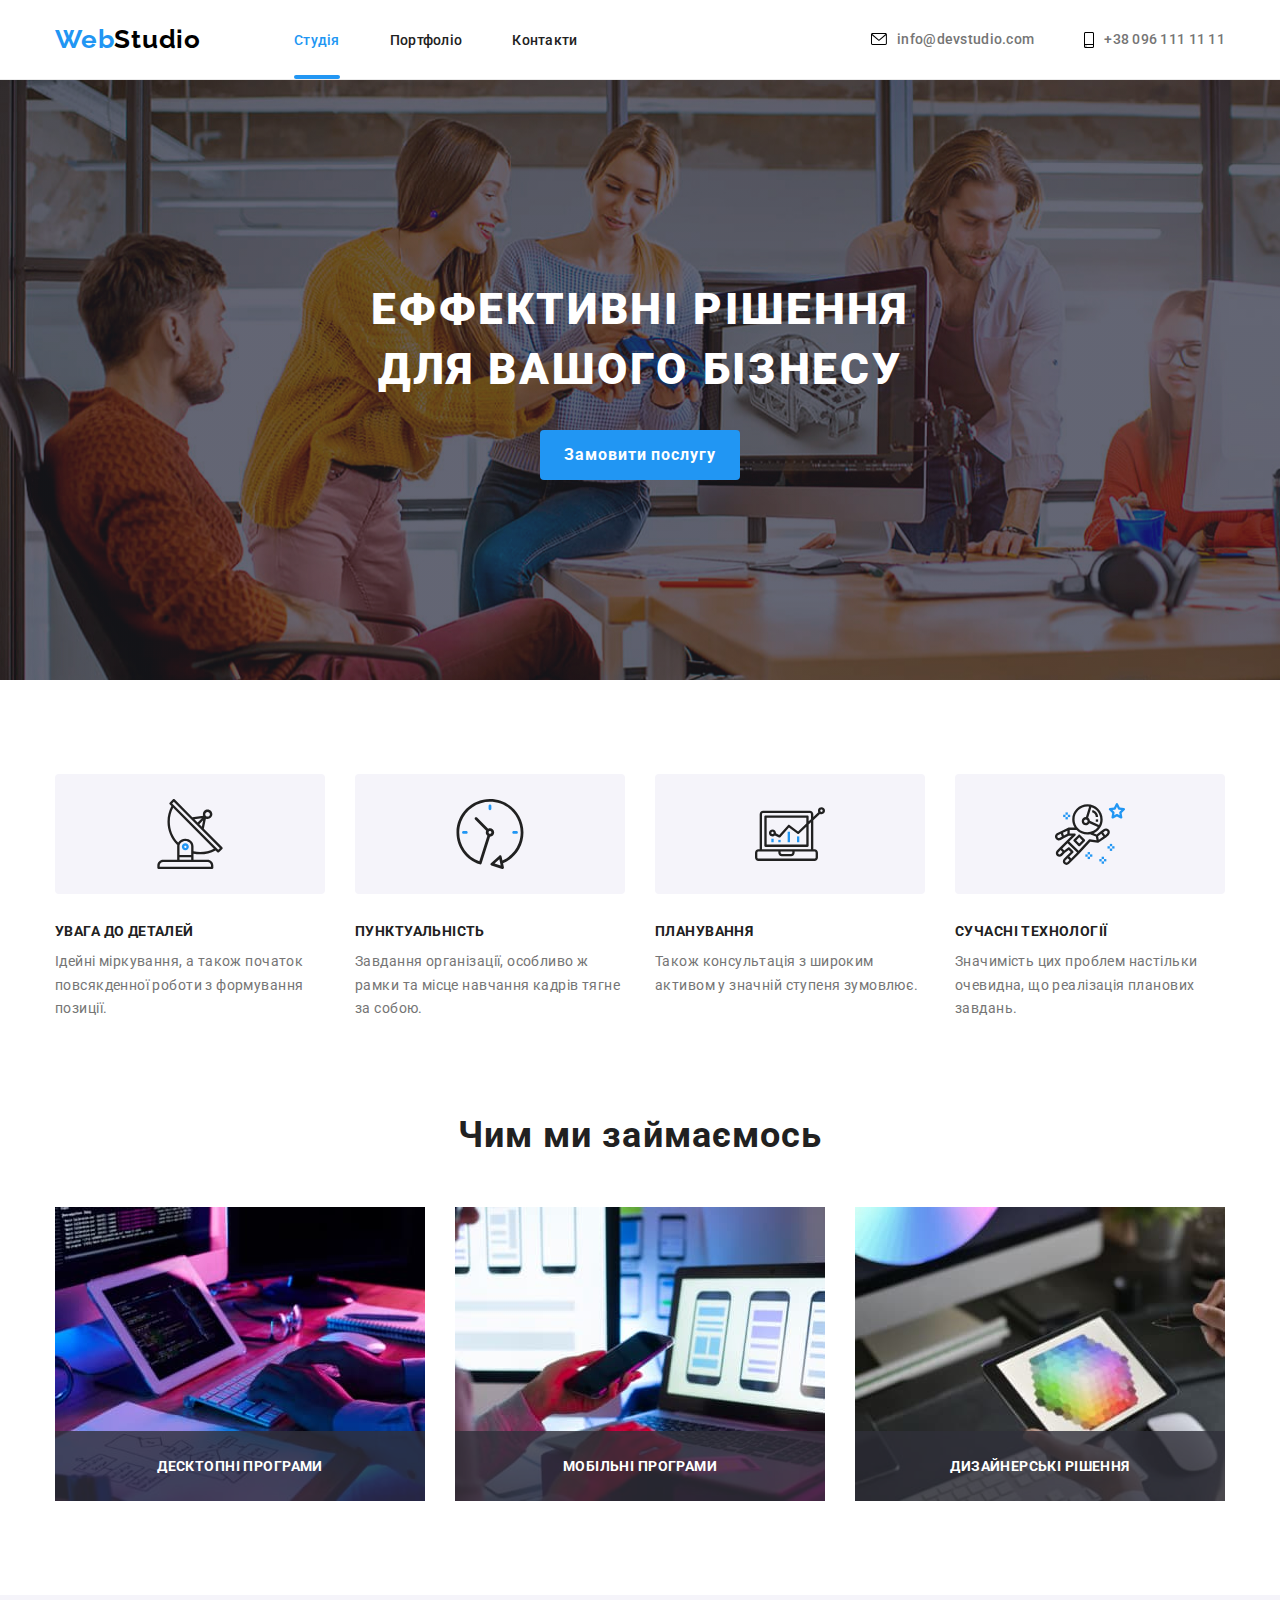
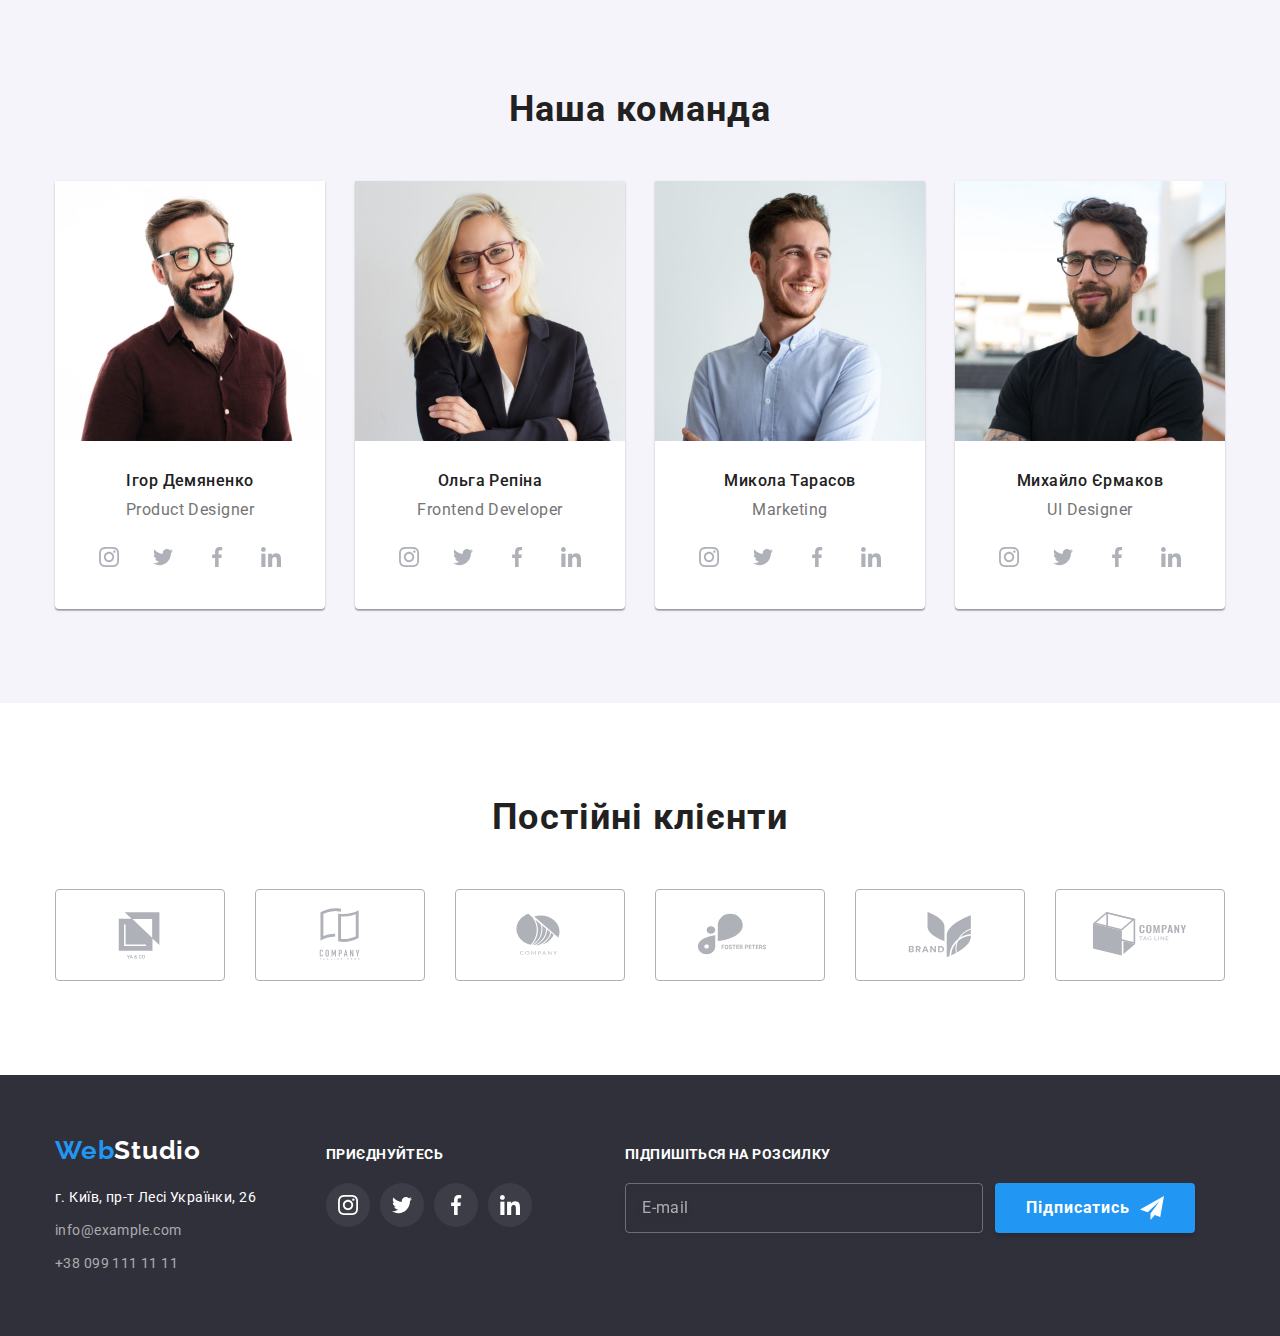
==== index.html @ fa638c3e "copied" ====
<!DOCTYPE html>
<html lang="en">

<head>
    <meta charset="UTF-8">
    <meta http-equiv="X-UA-Compatible" content="IE=edge">
    <meta name="viewport" content="width=device-width, initial-scale=1.0">
    <link rel="stylesheet" href="https://cdnjs.cloudflare.com/ajax/libs/modern-normalize/1.0.0/modern-normalize.min.css">
    <link rel="stylesheet" href="css/main.min.css">
    <link rel="stylesheet" href="portfolio.html">
    <link rel="preconnect" href="https://fonts.googleapis.com">
    <link rel="preconnect" href="https://fonts.gstatic.com" crossorigin>
    <link href="https://fonts.googleapis.com/css2?family=Raleway:wght@700&family=Roboto:wght@400;500;700;900&display=swap"
        rel="stylesheet">
    <title>Studio</title>
</head>

<body>
    <header class="header">
        <!--Header-->
        <div class="container">
            <a class="logo link" href="">Web<span class="logo-span link">Studio</span></a>
            <nav class="nav">
                <ul class="nav__list list">
                    <li><a class="nav__link link nav-studio" href="index.html">Студія</a></li>
                    <li><a class="nav__link  link" href="portfolio.html">Портфоліо</a></li>
                    <li><a class="nav__link  link" href="/contacts">Контакти</a></li>
                </ul>
            </nav>
            <ul class="contact-list list">
                <li class="contact-list__item">
                    <a class="contact-list__contacts header-email link" href="mailto:info@devstudio.com">
                        <svg class="contact-list__icon" width="16" height="12">
                        <use href="./images/symbol-defs.svg#icon-envelope"></use>
                        </svg>info@devstudio.com
                    </a>
                </li>
                <li class="contact-list__item">
                    <a class="contact-list__contacts link" href="tel:+380961111111">
                        <svg class="contact-list__icon" width="10" height="16">
                        <use href="./images/symbol-defs.svg#icon-smartphone"></use>
                        </svg>+38 096 111 11 11
                    </a>
                </li>
            </ul>
        </div>
    </header>
    <main>
        <section class="hero">
            <!--Head-->
            <div class="container">
                <h1 class="hero__title">Еффективні рішення <br /> для вашого бізнесу</h1>
                <button class="hero__button" type="button" data-modal-open>Замовити послугу</button>
            </div>
        </section>
        <section class="specialisation section">
            <!--Specialisation-->
            <div class="container">
                <ul class="specialisation__list list">
                    <li class="specialisation__item">
                        <div class="specialisation__container">
                            <svg class="specialisation__icon" width="70" height="70">
                                <use href="./images/symbol-defs.svg#icon-antenna"></use>
                            </svg>
                        </div>
                        <h3 class="specialisation__title">Увага до деталей</h3>
                        <p class="specialisation__text">Ідейні міркування, а також початок повсякденної роботи з
                        формування позиції.</p>
                    </li>
                    <li class="specialisation__item">
                        <div class="specialisation__container">
                            <svg class="specialisation__icon" width="70" height="70">
                                <use href="./images/symbol-defs.svg#icon-clock"></use>
                            </svg>
                        </div>
                        <h3 class="specialisation__title">Пунктуальність</h3>
                        <p class="specialisation__text">Завдання організації, особливо ж рамки та місце навчання кадрів
                        тягне за собою.</p>
                    </li>
                    <li class="specialisation__item">
                        <div class="specialisation__container">
                            <svg class="specialisation__icon" width="70" height="70">
                                <use href="./images/symbol-defs.svg#icon-diagram"></use>
                            </svg>
                        </div>
                        <h3 class="specialisation__title">Планування</h3>
                        <p class="specialisation__text">Також консультація з широким активом у значній
                        ступеня зумовлює.</p>
                    </li>
                    <li class="specialisation__item">
                        <div class="specialisation__container">
                            <svg class="specialisation__icon" width="70" height="70">
                                <use href="./images/symbol-defs.svg#icon-astronaut"></use>
                            </svg>
                        </div>
                        <h3 class="specialisation__title">Сучасні технології</h3>
                        <p class="specialisation__text">Значимість цих проблем настільки очевидна, що реалізація планових
                        завдань.</p>
                    </li>
                </ul>
            </div>
        </section>
        <!--Our-Work-->
        <section class="work section">
            <div class="container">
                <h2 class="work__title">Чим ми займаємось</h2>
                <ul class="work__list list">
                    <li class="work__item">
                        <div class="work__container">
                            <img class="work__image" src="images/work-image-1.jpg" width="370" height="294" alt="Пример работы ">
                            <p class="work__text">Десктопні програми</p>
                        </div>
                    </li>
                    <li class="work__item">
                        <div class="work__container">
                            <img class="work__image" src="images/work-image-2.jpg" width="370" height="294" alt="Пример работы">
                            <p class="work__text">Мобільні програми</p>
                        </div>
                    </li>
                    <li class="work__item">
                        <div class="work__container">
                            <img class="work__image" src="images/work-image-3.jpg" width="370" height="294" alt="Пример работы">
                            <p class="work__text">Дизайнерські рішення</p>
                        </div>
                    </li>
                </ul>
            </div>
        </section>
        <section class="team section">
            <!--Our-Team-->
            <div class="container">
                <h2 class="team__title">Наша команда</h2>
                <ul class="team__list list">
                    <!--Igor-->
                    <li class="person">
                        <img class="person__image" src="images/igor.jpg" width="270" height="260"
                            alt="Фотогрифия усатника команды">
                        <div class="person__text">
                            <h3 class="person__name">Ігор Демяненко</h3>
                            <p class="person__position">Product Designer</p>
                            <ul class="social-list list">
                                <li class="social-list__item">
                                    <a href="" class="social-list__link link">
                                        <svg class="social-list__icon" width="20" height="20">
                                            <use href="./images/symbol-defs.svg#icon-instagram"></use>
                                        </svg>
                                    </a>
                                </li>
                                <li class="social-list__item">
                                    <a href="" class="social-list__link link">
                                        <svg class="social-list__icon" width="20" height="20">
                                            <use href="./images/symbol-defs.svg#icon-twitter"></use>
                                        </svg>
                                    </a>
                                </li>
                                <li class="social-list__item">
                                    <a href="" class="social-list__link link">
                                        <svg class="social-list__icon" width="20" height="20">
                                            <use href="./images/symbol-defs.svg#icon-facebook"></use>
                                        </svg>
                                    </a>
                                </li>
                                <li class="social-list__item">
                                    <a href="" class="social-list__link link">
                                        <svg class="social-list__icon" width="20" height="20">
                                            <use href="./images/symbol-defs.svg#icon-linkedin"></use>
                                        </svg>
                                    </a>
                                </li>
                            </ul>
                        </div>
                    </li>
                    <!--Olha-->
                    <li class="person">
                        <img class="person__image" src="images/olha.jpg" width="270" height="260"
                            alt="Фотогрифия усатника команды">
                        <div class="person__text">
                            <h3 class="person__name">Ольга Репіна</h3>
                            <p class="person__position">Frontend Developer</p>
                            <ul class="social-list list">
                                <li class="social-list__item">
                                    <a href="" class="social-list__link link">
                                        <svg class="social-list__icon" width="20" height="20">
                                            <use href="./images/symbol-defs.svg#icon-instagram"></use>
                                        </svg>
                                    </a>
                                </li>
                                <li class="social-list__item">
                                    <a href="" class="social-list__link link">
                                        <svg class="social-list__icon" width="20" height="20">
                                            <use href="./images/symbol-defs.svg#icon-twitter"></use>
                                        </svg>
                                    </a>
                                </li>
                                <li class="social-list__item">
                                    <a href="" class="social-list__link link">
                                        <svg class="social-list__icon" width="20" height="20">
                                            <use href="./images/symbol-defs.svg#icon-facebook"></use>
                                        </svg>
                                    </a>
                                </li>
                                <li class="social-list__item">
                                    <a href="" class="social-list__link link">
                                        <svg class="social-list__icon" width="20" height="20">
                                            <use href="./images/symbol-defs.svg#icon-linkedin"></use>
                                        </svg>
                                    </a>
                                </li>
                            </ul>
                        </div>
                    </li>
                    <!--Mukhola-->
                    <li class="person">
                        <img class="person__image" src="images/nikolai.jpg" width="270" height="260"
                            alt="Фотогрифия усатника команды">
                        <div class="person__text">
                            <h3 class="person__name">Микола Тарасов</h3>
                            <p class="person__position">Marketing</p>
                            <ul class="social-list list">
                                <li class="social-list__item">
                                    <a href="" class="social-list__link link">
                                        <svg class="social-list__icon" width="20" height="20">
                                            <use href="./images/symbol-defs.svg#icon-instagram"></use>
                                        </svg>
                                    </a>
                                </li>
                                <li class="social-list__item">
                                    <a href="" class="social-list__link link">
                                        <svg class="social-list__icon" width="20" height="20">
                                            <use href="./images/symbol-defs.svg#icon-twitter"></use>
                                        </svg>
                                    </a>
                                </li>
                                <li class="social-list__item">
                                    <a href="" class="social-list__link link">
                                        <svg class="social-list__icon" width="20" height="20">
                                            <use href="./images/symbol-defs.svg#icon-facebook"></use>
                                        </svg>
                                    </a>
                                </li>
                                <li class="social-list__item">
                                    <a href="" class="social-list__link link">
                                        <svg class="social-list__icon" width="20" height="20">
                                            <use href="./images/symbol-defs.svg#icon-linkedin"></use>
                                        </svg>
                                    </a>
                                </li>
                            </ul>
                        </div>
                    </li>
                    <!--Mikhailo-->
                    <li class="person">
                        <img class="person__image" src="images/mikhail.jpg" width="270" height="260"
                            alt="Фотогрифия усатника команды">
                        <div class="person__text">
                            <h3 class="person__name">Михайло Єрмаков</h3>
                            <p class="person__position">UI Designer</p>
                            <ul class="social-list list">
                                <li class="social-list__item">
                                    <a href="" class="social-list__link link">
                                        <svg class="social-list__icon" width="20" height="20">
                                            <use href="./images/symbol-defs.svg#icon-instagram"></use>
                                        </svg>
                                    </a>
                                </li>
                                <li class="social-list__item">
                                    <a href="" class="social-list__link link">
                                        <svg class="social-list__icon" width="20" height="20">
                                            <use href="./images/symbol-defs.svg#icon-twitter"></use>
                                        </svg>
                                    </a>
                                </li>
                                <li class="social-list__item">
                                    <a href="" class="social-list__link link">
                                        <svg class="social-list__icon" width="20" height="20">
                                            <use href="./images/symbol-defs.svg#icon-facebook"></use>
                                        </svg>
                                    </a>
                                </li>
                                <li class="social-list__item">
                                    <a href="" class="social-list__link link">
                                        <svg class="social-list__icon" width="20" height="20">
                                            <use href="./images/symbol-defs.svg#icon-linkedin"></use>
                                        </svg>
                                    </a>
                                </li>
                            </ul>
                        </div>
                    </li>
                </ul>
            </div>
        </section>
        <section class="client section">
            <div class="container">
                <h2 class="client__title">Постійні клієнти</h2>
                <ul class="client__list list">
                    <li class="client__item">
                        <div class="client__container">
                            <a class="client__link link" href="">
                                <svg class="client__icon" width="106" height="60">
                                    <use href="./images/symbol-defs.svg#icon-client1"></use>
                                </svg>
                            </a>
                        </div>
                    </li>
                    <li class="client__item">
                        <div class="client__container">
                            <a class="client__link link" href="">
                                <svg class="client__icon" width="106" height="60">
                                    <use href="./images/symbol-defs.svg#icon-client2"></use>
                                </svg>
                            </a>
                        </div>
                    </li>
                    <li class="client__item">
                        <div class="client__container">
                            <a class="client__link link" href="">
                                <svg class="client__icon" width="106" height="60">
                                    <use href="./images/symbol-defs.svg#icon-client3"></use>
                                </svg>
                            </a>                            
                        </div>
                    </li>
                    <li class="client__item">
                        <div class="client__container">
                            <a class="client__link link" href="">
                                <svg class="client__icon" width="106" height="60">
                                    <use href="./images/symbol-defs.svg#icon-client4"></use>
                                </svg>
                            </a>                            
                        </div>
                    </li>
                    <li class="client__item">
                        <div class="client__container">
                            <a class="client__link link" href="">
                                <svg class="client__icon" width="106" height="60">
                                    <use href="./images/symbol-defs.svg#icon-client5"></use>
                                </svg>
                            </a>
                        </div>
                    </li>
                    <li class="client__item">
                        <div class="client__container">
                            <a class="client__link link" href="">
                                <svg class="client__icon" width="106" height="60">
                                    <use href="./images/symbol-defs.svg#icon-client6"></use>
                                </svg>
                            </a>
                        </div>
                    </li>
                </ul>
            </div>
        </section>
    </main>
    <!--WebStudio Footer-->
    <footer class="footer">
        <div class="container">
            <div class="addres-container">
                <a class="footer-company-logo1 link" href="">Web<span class="footer-company-logo2 link">Studio</span></a>
                <address>
                    <ul class="location-list list">
                        <li class="location-item">
                            <p class="location">г. Київ, пр-т Лесі Українки, 26</p>
                        </li>
                        <li class="location-item">
                            <a class="footer-contacts footer-email link" href="mailto:info@example.com">info@example.com</a>
                        </li>
                        <li class="location-item">
                            <a class="footer-contacts link" href="tel:+380991111111">+38 099 111 11 11</a>
                        </li>
                    </ul>
                </address>
            </div>
            <div class="social-container">
                <h3 class="footer-link-title">Приєднуйтесь</h3>
                <ul class="footer-social-list list">
                    <li class="footer-social-item">
                        <a href="" class="footer-social-link link">
                            <svg class="footer-social-icon" width="20" height="20">
                                <use href="./images/symbol-defs.svg#icon-instagram"></use>
                            </svg>
                        </a>
                    </li>
                    <li class="footer-social-item">
                        <a href="" class="footer-social-link link">
                            <svg class="footer-social-icon" width="20" height="20">
                                <use href="./images/symbol-defs.svg#icon-twitter"></use>
                            </svg>
                        </a>
                    </li>
                    <li class="footer-social-item">
                        <a href="" class="footer-social-link link">
                            <svg class="footer-social-icon" width="20" height="20">
                                <use href="./images/symbol-defs.svg#icon-facebook"></use>
                            </svg>
                        </a>
                    </li>
                    <li class="footer-social-item">
                        <a href="" class="footer-social-link link">
                            <svg class="footer-social-icon" width="20" height="20">
                                <use href="./images/symbol-defs.svg#icon-linkedin"></use>
                            </svg>
                        </a>
                    </li>
                </ul>
            </div>
            <div class="footer-sub-container">
                <h3 class="footer-sub-title">Підпишіться на розсилку</h3>
                <form role="group" class="footer-sub-form">
                    <input type="text" name="user-sub" id="user-sub" placeholder="E-mail" class="footer-sub-input">
                    <button type="submit" name="user-sub" id="user-sub" class="footer-sub-button">Підписатись
                        <svg class="footer-sub-icon" width="24" height="24">
                            <use href="./images/symbol-defs.svg#icon-send"></use>
                        </svg>
                    </button>
                </form>
            </div>
        </div>
    </footer>
    <div class="backdrop is-hidden" data-modal>
        <div class="modal-window">
            <button class="modal-button" type="button" data-modal-close>
                <svg class="modal-close" width="18" height="18">
                    <use href="./images/symbol-defs.svg#icon-close"></use>
                </svg>
            </button>
            <p class="modal-title">Оставьте свои данные, мы вам перезвоним</p>
            <form>
                <div class="modal-field">
                    <label for="user-name" class="modal-label">Ім'я</label>
                    <div class="modal-wrap">
                        <input type="text" name="user-name" id="user-name" class="modal-input">
                        <svg class="modal-icon" width="18" height="18">
                            <use href="./images/symbol-defs.svg#icon-person"></use>
                        </svg>
                    </div>
                </div>
                <div class="modal-field">
                    <label for="user-tel" class="modal-label">Телефон</label>
                    <div class="modal-wrap">
                        <input type="tel" name="user-tel" id="user-tel" class="modal-input">
                        <svg class="modal-icon" width="18" height="18">
                            <use href="./images/symbol-defs.svg#icon-phone"></use>
                        </svg>
                    </div>
                </div>
                <div class="modal-field">
                    <label for="user-email" class="modal-label">Пошта</label>
                    <div class="modal-wrap">
                        <input type="email" name="user-email" id="user-email" class="modal-input">
                        <svg class="modal-icon" width="18" height="18">
                            <use href="./images/symbol-defs.svg#icon-email"></use>
                        </svg>
                    </div>
                </div>
                <div class="modal-field">
                    <label for="user-comment" class="modal-label">Коментарій
                        <textarea name="user-comment" id="user-comment" class="user-comment" placeholder="Введіть текст"></textarea>
                    </label>
                </div>
                <div class="modal-field">
                    <input type="checkbox" name="user-agreement" id="user-agreement" class="modal-checkbox visually-hidden">
                    <label for="user-agreement" class="check-text">Погоджуюсь з розсилкою та приймю <a class="modal-link" href="">Умови користування</a></label>
                </div>
                <button type="submit" class="modal-submit-button">Відправити</button>
            </form>
        </div>
    </div>
    <script src="./js/modal.js">
    </script>
</body>

</html>
---- css/main.min.css ----
:root{--typical-margin: 94px;--main-text-color: #212121;--main-active-color: #2196F3;--white-bg-txt: #FFFFFF}body{font-family:"Roboto",sans-serif;color:#212121}.list{list-style:none}.link{text-decoration:none}p,h1,h2,h3,h4,h5,h6{margin:0}ul,ol{margin:0;padding-left:0}button{cursor:pointer}img{display:block}.container{width:1200px;margin:0 auto;padding-left:15px;padding-right:15px}.section{padding-top:94px;padding-bottom:94px}.visually-hidden{clip:rect(0 0 0 0);clip-path:inset(50%);height:1px;overflow:hidden;position:absolute;white-space:nowrap;width:1px}.header{background-color:var(--white-bg-txt);padding-top:24px;padding-bottom:24px;border-bottom:1px solid #ececec}.header .container{display:flex;align-items:center}.logo{color:var(--main-active-color);margin-right:93px}.logo-span{color:#000}.logo,.logo-span{font-family:"Raleway";font-weight:700;font-size:26px;line-height:1.1924;letter-spacing:.03em}.nav__list{display:flex;align-items:center;padding:0}.nav__link{color:var(--main-text-color);font-weight:500;font-size:14px;line-height:1.1426;letter-spacing:.02em;display:flex;margin-right:50px;transition-property:color;transition-duration:250ms;transition-timing-function:cubic-bezier(0.4, 0, 0.2, 1);position:relative}.nav-studio,.nav-portfolio{color:#2196f3}.nav-studio::after,.nav-portfolio::after{content:"";width:100%;height:4px;background-color:#2196f3;border-radius:2px;position:absolute;bottom:-32px}.contact-list{display:flex;margin-left:auto;align-items:center;padding:0}.contact-list__contacts{font-style:normal;font-weight:500;font-size:14px;line-height:1.14;letter-spacing:.02em;color:#757575;display:flex;align-items:center;transition-property:color;transition-duration:250ms;transition-timing-function:cubic-bezier(0.4, 0, 0.2, 1)}.contact-list__icon{margin-right:10px;transition-duration:250ms;transition-timing-function:cubic-bezier(0.4, 0, 0.2, 1)}.contact-list__contacts:hover,.contact-list__contacts:focus{color:var(--main-active-color)}.contact-list__contacts:hover .contact-list__icon,.contact-list__contacts:focus .contact-list__icon{fill:var(--main-active-color)}.header-email{margin-right:50px}.hero{background-image:linear-gradient(rgba(47, 48, 58, 0.4), rgba(47, 48, 58, 0.4)),url(../images/background-img.jpg);max-width:1600px;margin:0 auto}.hero .container{display:flex;flex-direction:column;align-items:center;padding-top:200px;padding-bottom:200px}.hero__title{font-style:normal;font-weight:900;font-size:44px;line-height:1.36;color:var(--white-bg-txt);text-align:center;letter-spacing:.06em;text-transform:uppercase;margin-bottom:30px}.hero__button{font-family:"Roboto",sans-serif;width:200px;height:50px;background:var(--main-active-color);border:none;font-weight:700;font-size:16px;line-height:1.87;letter-spacing:.06em;color:var(--white-bg-txt);border-radius:4px}.specialisation{padding-bottom:0}.specialisation__list{display:flex}.specialisation__item{width:270px}.specialisation__item:not(:last-child){margin-right:30px}.specialisation__container{height:120px;background-color:#f5f4fa;border-radius:4px;display:flex;align-items:center;justify-content:center;margin-bottom:30px}.specialisation__title{font-weight:700;font-size:14px;line-height:1.14;letter-spacing:.03em;text-transform:uppercase;margin-bottom:10px}.specialisation__text{font-weight:400;font-size:14px;line-height:1.71;letter-spacing:.03em;color:#757575}.work__list{display:flex;margin-left:-30px}.work__item{flex-basis:calc(33.3333333333% - 30px);margin-left:30px}.work__container{position:relative}.work__container>.work__text{font-weight:700;font-size:14px;line-height:1.142;text-align:center;letter-spacing:.03em;text-transform:uppercase;color:#fff;position:absolute;bottom:0;left:50%;transform:translate(-50%);padding:27px 0;width:100%;background-color:rgba(47,48,58,.8)}.work__title{font-weight:700;font-size:36px;line-height:1.16;text-align:center;letter-spacing:.03em;margin-bottom:50px}.team{background-color:#f5f4fa}.team__title{font-weight:700;font-size:36px;line-height:1.16;text-align:center;letter-spacing:.03em;margin-bottom:50px}.team__list{display:flex;margin-left:-30px}.person{background-color:var(--white-bg-txt);box-shadow:0px 1px 3px rgba(0,0,0,.12),0px 1px 1px rgba(0,0,0,.14),0px 2px 1px rgba(0,0,0,.2);border-radius:0px 0px 4px 4px;flex-basis:calc(25% - 30px);margin-left:30px}.person__text{padding-top:30px;padding-bottom:30px}.person__name{font-weight:500;font-size:16px;line-height:1.19;text-align:center;letter-spacing:.03em;margin-bottom:10px}.person__position{font-weight:400;font-size:16px;line-height:1.19;text-align:center;letter-spacing:.03em;color:#757575;margin-bottom:16px}.social-list{display:flex;justify-content:center}.social-list__item{width:44px;height:44px;margin-right:10px}.social-list__item:last-child{margin-right:0}.social-list__link{width:100%;height:100%;border-radius:50%;display:flex;align-items:center;justify-content:center;background-color:#fff;fill:#afb1b8;transition-property:background-color;transition-duration:250ms;transition-timing-function:cubic-bezier(0.4, 0, 0.2, 1)}.social-list__link:hover,.social-list__link:focus{background-color:#2196f3}.social-list__link:hover .social-list__icon,.social-list__link:focus .social-list__icon{fill:#fff}.social-list__icon{transition-property:fill;transition-duration:250ms;transition-timing-function:cubic-bezier(0.4, 0, 0.2, 1)}.client__title{font-weight:700;font-size:36px;line-height:1.16;text-align:center;letter-spacing:.03em;margin-bottom:50px}.client__list{display:flex}.client__item{margin-right:30px}.client__item:last-child{margin-right:0}.client__link{width:170px;height:92px;border:1px solid #afb1b8;fill:#afb1b8;border-radius:4px;display:flex;align-items:center;justify-content:center;transition-property:border-color;transition-duration:250ms;transition-timing-function:cubic-bezier(0.4, 0, 0.2, 1)}.client__link:hover,.client__link:focus{border-color:var(--main-active-color)}.client__link:hover .client__icon,.client__link:focus .client__icon{fill:var(--main-active-color)}.client__icon{transition-property:fill;transition-duration:250ms;transition-timing-function:cubic-bezier(0.4, 0, 0.2, 1)}.footer{padding-top:60px;padding-bottom:60px;background-color:#2f303a;display:flex}.footer .container{display:flex}.footer-company-logo1{color:var(--main-active-color)}.footer-company-logo2{color:var(--white-bg-txt)}.footer-company-logo1,.footer-company-logo2{font-family:"Raleway";font-weight:700;font-size:26px;line-height:1.19;letter-spacing:.03em}.footer-contacts{font-style:normal;font-weight:400;font-size:14px;line-height:1.714;letter-spacing:.03em;color:rgba(255,255,255,.6);display:flex;transition-property:color;transition-duration:250ms;transition-timing-function:cubic-bezier(0.4, 0, 0.2, 1)}.footer-contacts:hover,.footer-contacts:focus{color:#2196f3}.footer-email{margin-bottom:9px}.location{font-style:normal;color:var(--white-bg-txt);margin-bottom:9px;margin-top:20px;font-weight:400;font-size:14px;line-height:1.714;letter-spacing:.03em}.footer-link-title{font-weight:700;font-size:14px;line-height:1.14;letter-spacing:.03em;text-transform:uppercase;margin-bottom:20px;color:var(--white-bg-txt)}.footer-social-list{display:flex}.footer-social-item{width:44px;height:44px;margin-right:10px}.footer-social-item:last-child{margin-right:0}.footer-social-link{width:100%;height:100%;border-radius:50%;display:flex;align-items:center;justify-content:center;background-color:rgba(255,255,255,.062745098);fill:#fff;transition-property:background-color;transition-duration:250ms;transition-timing-function:cubic-bezier(0.4, 0, 0.2, 1)}.footer-social-link:hover,.footer-social-link:focus{background-color:#2196f3}.addres-container{margin-right:70px}.social-container{padding-top:12px;margin-bottom:40px;margin-right:93px}.footer-sub-container{padding-top:12px;padding-bottom:32px}.footer-sub-form{display:flex}.footer-sub-title{font-weight:700;font-size:14px;line-height:1.14;letter-spacing:.03em;text-transform:uppercase;color:#fff;margin-bottom:20px}.footer-sub-button{color:#fff;font-weight:700;font-size:16px;line-height:1.88;letter-spacing:.06em;background:#2196f3;box-shadow:0px 4px 4px rgba(0,0,0,.15);border-radius:4px;border:none;width:200px;height:50px;display:flex;align-items:center;justify-content:center;cursor:pointer}.footer-sub-icon{margin-left:10px;fill:#fff}.footer-sub-input{border:1px solid rgba(255,255,255,.3);filter:drop-shadow(0px 4px 4px rgba(0, 0, 0, 0.15));border-radius:4px;color:#fff;width:358px;height:50px;margin-right:12px;padding-left:16px;background-color:rgba(0,0,0,0);outline:none}.footer-sub-input:hover,.footer-sub-input:focus{border:1px solid #2196f3}.footer-sub-input:hover::placeholder,.footer-sub-input:focus::placeholder{color:#fff}.footer-sub-input::placeholder{font-weight:400;font-size:16px;line-height:1.25;display:flex;align-items:center;letter-spacing:.03em;color:rgba(255,255,255,.6)}.button{font-family:"Roboto",sans-serif;font-weight:500;font-size:16px;line-height:1.63;letter-spacing:.03em;color:var(--main-text-color);background:#f5f4fa;border:none;border-radius:4px;padding:6px 22px;transition-duration:250ms;transition-timing-function:cubic-bezier(0.4, 0, 0.2, 1)}.button:hover,.button:focus{color:var(--white-bg-txt);background-color:var(--main-active-color);box-shadow:0px 3px 1px rgba(0,0,0,.1),0px 1px 2px rgba(0,0,0,.08),0px 2px 2px rgba(0,0,0,.12)}.site-list,.button-list{display:flex;flex-wrap:wrap}.site-list{margin:-15px}.button-list{justify-content:center;margin-bottom:50px}.button-list .button-item:not(:last-child){margin-right:8px}.site-item{box-sizing:content-box;width:370px;flex-basis:calc(33.3333333333% - 30px);margin:15px;outline:1px solid #eee;transition-property:box-shadow;transition-duration:250ms;transition-timing-function:cubic-bezier(0.4, 0, 0.2, 1)}.site-item:hover,.site-item:focus{box-shadow:0px 1px 1px rgba(0,0,0,.12),0px 4px 4px rgba(0,0,0,.06),1px 4px 6px rgba(0,0,0,.16)}.site-item:hover .site-top-text{transform:translateY(0)}.site-top-wrapper{position:relative;overflow:hidden}.site-top-text{position:absolute;font-weight:400;font-size:18px;letter-spacing:.03em;line-height:1.56;color:#fff;background:rgba(33,150,243,.9);top:0;padding:66px 24px;margin:0;min-height:168px;transform:translateY(100%);transition:transform 250ms linear;transition-timing-function:cubic-bezier(0.4, 0, 0.2, 1)}.project-title{font-weight:700;font-size:18px;line-height:2;letter-spacing:.06em;color:var(--main-text-color);margin-bottom:4px}.project-decription{font-weight:400;font-size:16px;line-height:1.87;letter-spacing:.03em;color:#757575}.project-info{padding:20px 24px}.backdrop{width:100%;height:100%;background-color:rgba(0,0,0,.2);position:fixed;top:0;transition:opacity 300ms,visibility 300ms}.backdrop.is-hidden .modal{transform:translate(-50%, -50%) scale(0);transition:transform 250ms linear}.modal-window{width:528px;height:581px;background-color:#fff;border-radius:4px;box-shadow:0px 1px 3px rgba(0,0,0,.12),0px 1px 1px rgba(0,0,0,.14),0px 2px 1px rgba(0,0,0,.2);position:absolute;top:50%;left:50%;transform:translate(-50%, -50%) scale(1);transition-timing-function:cubic-bezier(0.37, 0.23, 0.94, 0.82);padding:40px}.modal-button{width:30px;height:30px;border:1px solid rgba(0,0,0,.1);background-color:#fff;border-radius:50%;position:absolute;top:8px;right:8px;cursor:pointer;display:flex;align-items:center;justify-content:center;padding:0;transition:fill 250ms cubic-bezier(0.4, 0, 0.2, 1)}.modal-button:hover{fill:#2196f3}.is-hidden{visibility:hidden;opacity:0;pointer-events:none}.modal-title{font-weight:700;font-size:20px;line-height:1.15;text-align:center;letter-spacing:.03em;color:#212121;margin-bottom:12px}.modal-field{margin-bottom:10px}.modal-label{font-weight:400;font-size:12px;line-height:1.1667;letter-spacing:.01em;color:#757575}.modal-input{width:100%;height:40px;border:1px solid rgba(33,33,33,.2);border-radius:4px;padding-left:42px;outline:none;transition:border-color 250ms cubic-bezier(0.4, 0, 0.2, 1);margin-top:4px}.modal-input:hover,.modal-input:focus{border:1px solid #2196f3}.modal-wrap{position:relative}.modal-wrap:hover .modal-icon,.modal-wrap:focus .modal-icon{fill:var(--main-active-color)}.modal-icon{position:absolute;left:15px;top:50%;fill:#212121;transform:translateY(-50%);transition:fill 250ms cubic-bezier(0.4, 0, 0.2, 1)}.user-comment{width:100%;height:120px;border:1px solid rgba(33,33,33,.2);border-radius:4px;resize:none;padding:12px 16px;margin-top:4px;font-weight:400;font-size:14px;line-height:1.667;letter-spacing:.01em;color:rgba(117,117,117,.5);outline:none;transition:border-color 250ms cubic-bezier(0.4, 0, 0.2, 1)}.user-comment::placeholder{font-weight:400;font-size:12px;line-height:1.1667;letter-spacing:.01em;color:rgba(117,117,117,.5)}.user-comment:hover,.user-comment:focus{border:1px solid #2196f3}.check-text{font-weight:400;font-size:14px;line-height:1.714;letter-spacing:.03em;color:#757575;margin-bottom:20px;display:flex;align-items:center;justify-content:center}.check-text::before{content:"";width:15px;height:15px;border:2px solid #212121;border-radius:3px;margin-right:7px;transition:border-color 250ms cubic-bezier(0.4, 0, 0.2, 1)}.modal-checkbox:checked+.check-text::before{background-color:var(--main-active-color);background-image:url(../images/icon-check.svg);border:none;background-repeat:no-repeat;background-position:center}.modal-checkbox:focus+.check-text::before{border-color:var(--main-active-color)}.modal-link{font-weight:400;font-size:14px;line-height:1.714;letter-spacing:.03em;text-decoration-line:underline;color:#2196f3;margin-left:4px}.modal-submit-button{font-family:"Roboto",sans-serif;display:flex;justify-content:center;align-items:center;width:200px;height:50px;padding:0;margin:0 auto;font-weight:700;font-size:16px;line-height:1.88;text-align:center;letter-spacing:.06em;cursor:pointer;border:none;color:#fff;background:#2196f3;border-radius:4px;transition:box-shadow 250ms cubic-bezier(0.4, 0, 0.2, 1);transition:background-color 250ms cubic-bezier(0.4, 0, 0.2, 1)}.modal-submit-button:hover,.modal-submit-button:focus{box-shadow:0px 4px 4px rgba(0,0,0,.15);background-color:#188ce8}/*# sourceMappingURL=main.min.css.map */
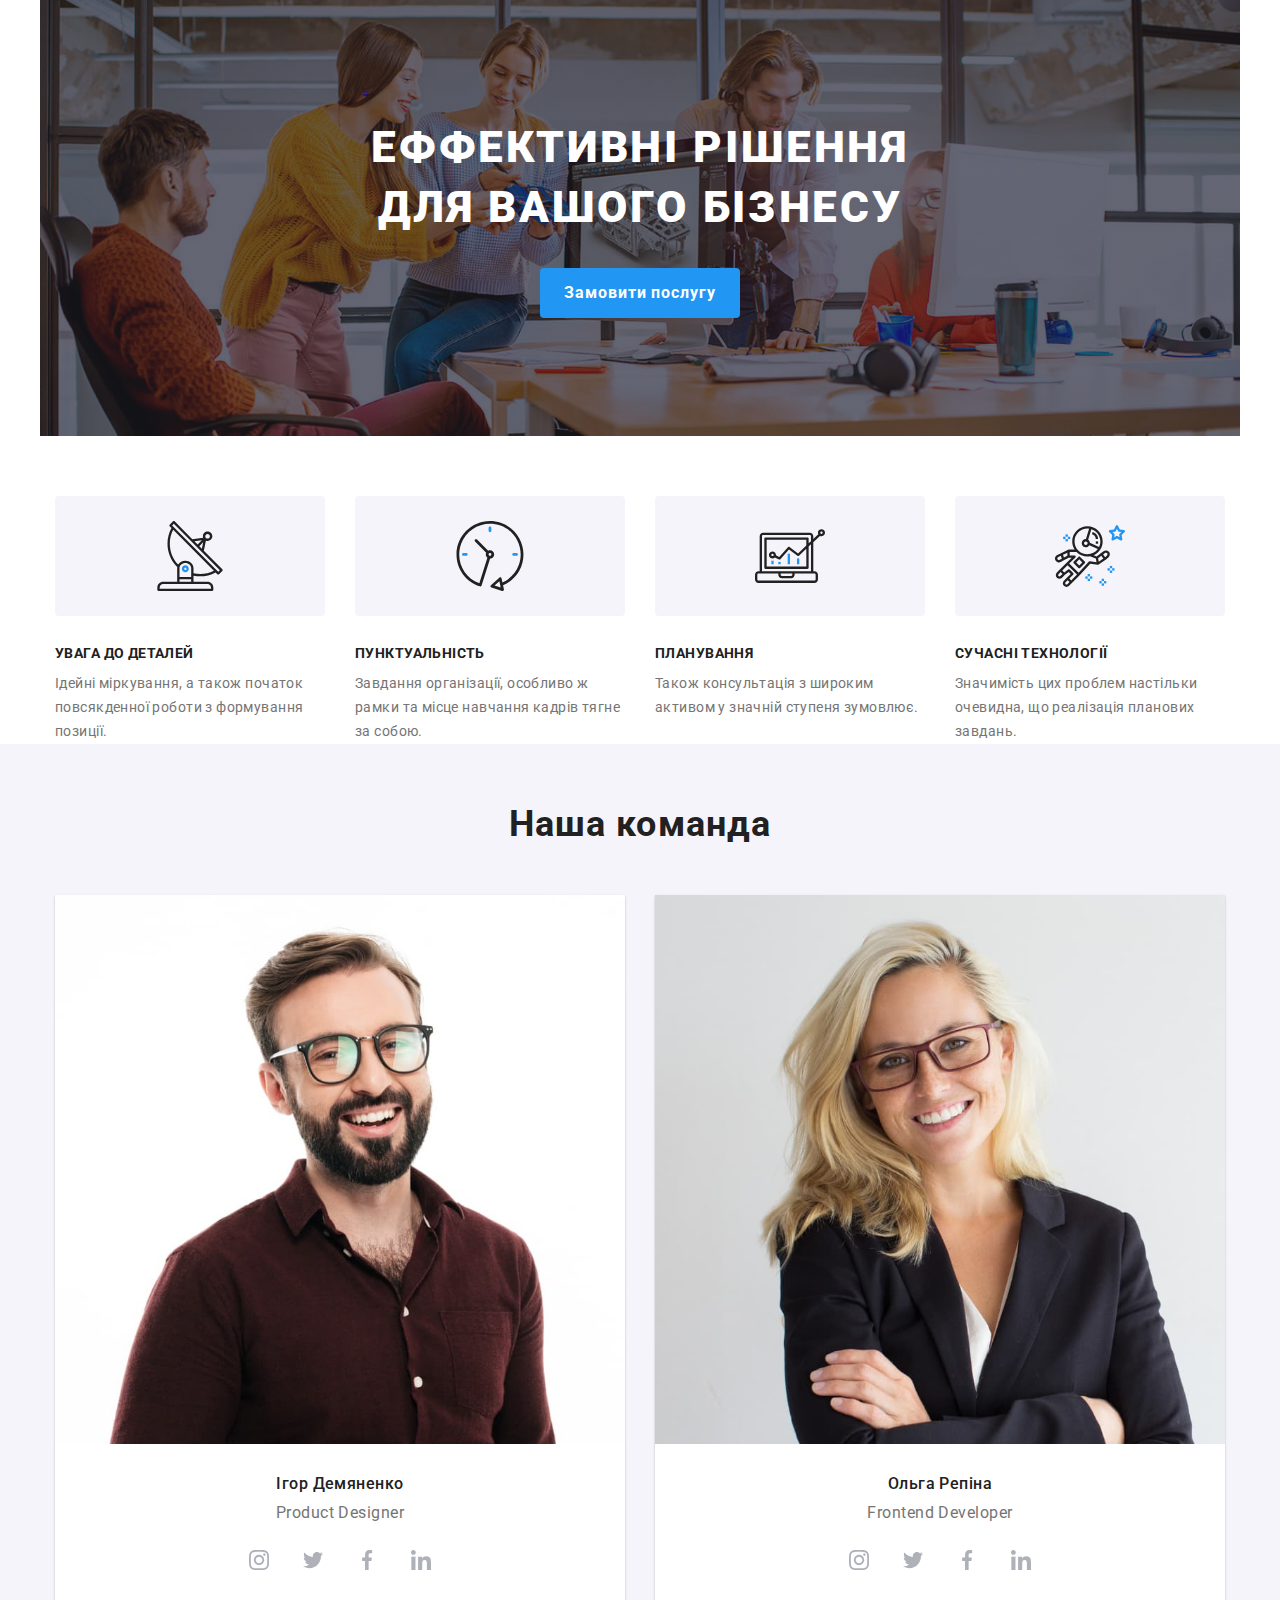
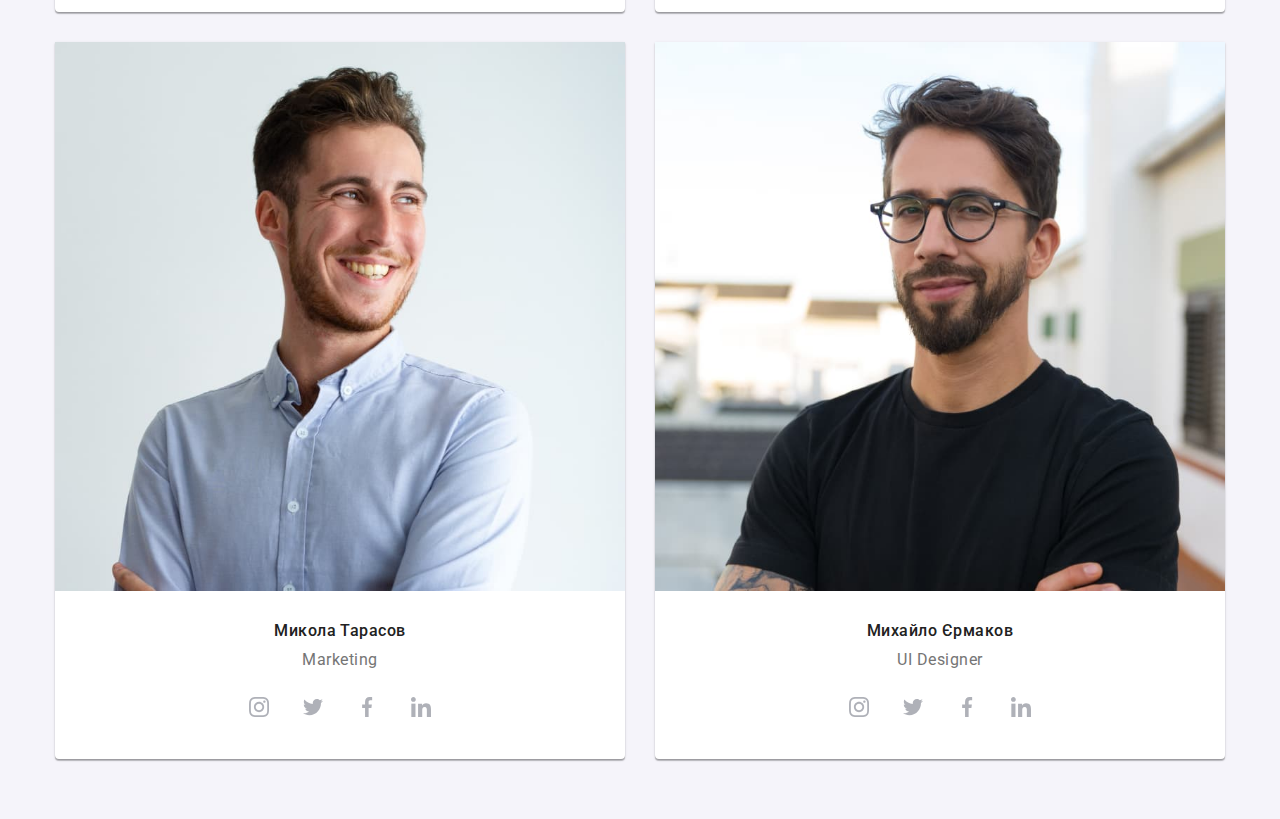
==== commit 035b1de1: "hw8 test" ====
--- a/index.html
+++ b/index.html
@@ -16,8 +16,8 @@
 </head>
 
 <body>
-    <header class="header">
-        <!--Header-->
+    <!--Header-->
+    <!--<header class="header">
         <div class="container">
             <a class="logo link" href="">Web<span class="logo-span link">Studio</span></a>
             <nav class="nav">
@@ -44,17 +44,17 @@
                 </li>
             </ul>
         </div>
-    </header>
+    </header>-->
     <main>
+        <!--Head-->
         <section class="hero">
-            <!--Head-->
             <div class="container">
                 <h1 class="hero__title">Еффективні рішення <br /> для вашого бізнесу</h1>
                 <button class="hero__button" type="button" data-modal-open>Замовити послугу</button>
             </div>
         </section>
+        <!--Specialisation-->
         <section class="specialisation section">
-            <!--Specialisation-->
             <div class="container">
                 <ul class="specialisation__list list">
                     <li class="specialisation__item">
@@ -101,7 +101,7 @@
             </div>
         </section>
         <!--Our-Work-->
-        <section class="work section">
+        <!--<section class="work section">
             <div class="container">
                 <h2 class="work__title">Чим ми займаємось</h2>
                 <ul class="work__list list">
@@ -125,13 +125,12 @@
                     </li>
                 </ul>
             </div>
-        </section>
+        </section>-->
+        <!--Our-Team-->
         <section class="team section">
-            <!--Our-Team-->
             <div class="container">
                 <h2 class="team__title">Наша команда</h2>
                 <ul class="team__list list">
-                    <!--Igor-->
                     <li class="person">
                         <img class="person__image" src="images/igor.jpg" width="270" height="260"
                             alt="Фотогрифия усатника команды">
@@ -170,7 +169,6 @@
                             </ul>
                         </div>
                     </li>
-                    <!--Olha-->
                     <li class="person">
                         <img class="person__image" src="images/olha.jpg" width="270" height="260"
                             alt="Фотогрифия усатника команды">
@@ -209,7 +207,6 @@
                             </ul>
                         </div>
                     </li>
-                    <!--Mukhola-->
                     <li class="person">
                         <img class="person__image" src="images/nikolai.jpg" width="270" height="260"
                             alt="Фотогрифия усатника команды">
@@ -248,7 +245,6 @@
                             </ul>
                         </div>
                     </li>
-                    <!--Mikhailo-->
                     <li class="person">
                         <img class="person__image" src="images/mikhail.jpg" width="270" height="260"
                             alt="Фотогрифия усатника команды">
@@ -290,7 +286,7 @@
                 </ul>
             </div>
         </section>
-        <section class="client section">
+        <!--<section class="client section">
             <div class="container">
                 <h2 class="client__title">Постійні клієнти</h2>
                 <ul class="client__list list">
@@ -350,10 +346,10 @@
                     </li>
                 </ul>
             </div>
-        </section>
+        </section>-->
     </main>
     <!--WebStudio Footer-->
-    <footer class="footer">
+    <!--<footer class="footer">
         <div class="container">
             <div class="addres-container">
                 <a class="footer-company-logo1 link" href="">Web<span class="footer-company-logo2 link">Studio</span></a>
@@ -416,7 +412,7 @@
                 </form>
             </div>
         </div>
-    </footer>
+    </footer>-->
     <div class="backdrop is-hidden" data-modal>
         <div class="modal-window">
             <button class="modal-button" type="button" data-modal-close>
--- a/css/main.min.css
+++ b/css/main.min.css
@@ -1 +1 @@
-:root{--typical-margin: 94px;--main-text-color: #212121;--main-active-color: #2196F3;--white-bg-txt: #FFFFFF}body{font-family:"Roboto",sans-serif;color:#212121}.list{list-style:none}.link{text-decoration:none}p,h1,h2,h3,h4,h5,h6{margin:0}ul,ol{margin:0;padding-left:0}button{cursor:pointer}img{display:block}.container{width:1200px;margin:0 auto;padding-left:15px;padding-right:15px}.section{padding-top:94px;padding-bottom:94px}.visually-hidden{clip:rect(0 0 0 0);clip-path:inset(50%);height:1px;overflow:hidden;position:absolute;white-space:nowrap;width:1px}.header{background-color:var(--white-bg-txt);padding-top:24px;padding-bottom:24px;border-bottom:1px solid #ececec}.header .container{display:flex;align-items:center}.logo{color:var(--main-active-color);margin-right:93px}.logo-span{color:#000}.logo,.logo-span{font-family:"Raleway";font-weight:700;font-size:26px;line-height:1.1924;letter-spacing:.03em}.nav__list{display:flex;align-items:center;padding:0}.nav__link{color:var(--main-text-color);font-weight:500;font-size:14px;line-height:1.1426;letter-spacing:.02em;display:flex;margin-right:50px;transition-property:color;transition-duration:250ms;transition-timing-function:cubic-bezier(0.4, 0, 0.2, 1);position:relative}.nav-studio,.nav-portfolio{color:#2196f3}.nav-studio::after,.nav-portfolio::after{content:"";width:100%;height:4px;background-color:#2196f3;border-radius:2px;position:absolute;bottom:-32px}.contact-list{display:flex;margin-left:auto;align-items:center;padding:0}.contact-list__contacts{font-style:normal;font-weight:500;font-size:14px;line-height:1.14;letter-spacing:.02em;color:#757575;display:flex;align-items:center;transition-property:color;transition-duration:250ms;transition-timing-function:cubic-bezier(0.4, 0, 0.2, 1)}.contact-list__icon{margin-right:10px;transition-duration:250ms;transition-timing-function:cubic-bezier(0.4, 0, 0.2, 1)}.contact-list__contacts:hover,.contact-list__contacts:focus{color:var(--main-active-color)}.contact-list__contacts:hover .contact-list__icon,.contact-list__contacts:focus .contact-list__icon{fill:var(--main-active-color)}.header-email{margin-right:50px}.hero{background-image:linear-gradient(rgba(47, 48, 58, 0.4), rgba(47, 48, 58, 0.4)),url(../images/background-img.jpg);max-width:1600px;margin:0 auto}.hero .container{display:flex;flex-direction:column;align-items:center;padding-top:200px;padding-bottom:200px}.hero__title{font-style:normal;font-weight:900;font-size:44px;line-height:1.36;color:var(--white-bg-txt);text-align:center;letter-spacing:.06em;text-transform:uppercase;margin-bottom:30px}.hero__button{font-family:"Roboto",sans-serif;width:200px;height:50px;background:var(--main-active-color);border:none;font-weight:700;font-size:16px;line-height:1.87;letter-spacing:.06em;color:var(--white-bg-txt);border-radius:4px}.specialisation{padding-bottom:0}.specialisation__list{display:flex}.specialisation__item{width:270px}.specialisation__item:not(:last-child){margin-right:30px}.specialisation__container{height:120px;background-color:#f5f4fa;border-radius:4px;display:flex;align-items:center;justify-content:center;margin-bottom:30px}.specialisation__title{font-weight:700;font-size:14px;line-height:1.14;letter-spacing:.03em;text-transform:uppercase;margin-bottom:10px}.specialisation__text{font-weight:400;font-size:14px;line-height:1.71;letter-spacing:.03em;color:#757575}.work__list{display:flex;margin-left:-30px}.work__item{flex-basis:calc(33.3333333333% - 30px);margin-left:30px}.work__container{position:relative}.work__container>.work__text{font-weight:700;font-size:14px;line-height:1.142;text-align:center;letter-spacing:.03em;text-transform:uppercase;color:#fff;position:absolute;bottom:0;left:50%;transform:translate(-50%);padding:27px 0;width:100%;background-color:rgba(47,48,58,.8)}.work__title{font-weight:700;font-size:36px;line-height:1.16;text-align:center;letter-spacing:.03em;margin-bottom:50px}.team{background-color:#f5f4fa}.team__title{font-weight:700;font-size:36px;line-height:1.16;text-align:center;letter-spacing:.03em;margin-bottom:50px}.team__list{display:flex;margin-left:-30px}.person{background-color:var(--white-bg-txt);box-shadow:0px 1px 3px rgba(0,0,0,.12),0px 1px 1px rgba(0,0,0,.14),0px 2px 1px rgba(0,0,0,.2);border-radius:0px 0px 4px 4px;flex-basis:calc(25% - 30px);margin-left:30px}.person__text{padding-top:30px;padding-bottom:30px}.person__name{font-weight:500;font-size:16px;line-height:1.19;text-align:center;letter-spacing:.03em;margin-bottom:10px}.person__position{font-weight:400;font-size:16px;line-height:1.19;text-align:center;letter-spacing:.03em;color:#757575;margin-bottom:16px}.social-list{display:flex;justify-content:center}.social-list__item{width:44px;height:44px;margin-right:10px}.social-list__item:last-child{margin-right:0}.social-list__link{width:100%;height:100%;border-radius:50%;display:flex;align-items:center;justify-content:center;background-color:#fff;fill:#afb1b8;transition-property:background-color;transition-duration:250ms;transition-timing-function:cubic-bezier(0.4, 0, 0.2, 1)}.social-list__link:hover,.social-list__link:focus{background-color:#2196f3}.social-list__link:hover .social-list__icon,.social-list__link:focus .social-list__icon{fill:#fff}.social-list__icon{transition-property:fill;transition-duration:250ms;transition-timing-function:cubic-bezier(0.4, 0, 0.2, 1)}.client__title{font-weight:700;font-size:36px;line-height:1.16;text-align:center;letter-spacing:.03em;margin-bottom:50px}.client__list{display:flex}.client__item{margin-right:30px}.client__item:last-child{margin-right:0}.client__link{width:170px;height:92px;border:1px solid #afb1b8;fill:#afb1b8;border-radius:4px;display:flex;align-items:center;justify-content:center;transition-property:border-color;transition-duration:250ms;transition-timing-function:cubic-bezier(0.4, 0, 0.2, 1)}.client__link:hover,.client__link:focus{border-color:var(--main-active-color)}.client__link:hover .client__icon,.client__link:focus .client__icon{fill:var(--main-active-color)}.client__icon{transition-property:fill;transition-duration:250ms;transition-timing-function:cubic-bezier(0.4, 0, 0.2, 1)}.footer{padding-top:60px;padding-bottom:60px;background-color:#2f303a;display:flex}.footer .container{display:flex}.footer-company-logo1{color:var(--main-active-color)}.footer-company-logo2{color:var(--white-bg-txt)}.footer-company-logo1,.footer-company-logo2{font-family:"Raleway";font-weight:700;font-size:26px;line-height:1.19;letter-spacing:.03em}.footer-contacts{font-style:normal;font-weight:400;font-size:14px;line-height:1.714;letter-spacing:.03em;color:rgba(255,255,255,.6);display:flex;transition-property:color;transition-duration:250ms;transition-timing-function:cubic-bezier(0.4, 0, 0.2, 1)}.footer-contacts:hover,.footer-contacts:focus{color:#2196f3}.footer-email{margin-bottom:9px}.location{font-style:normal;color:var(--white-bg-txt);margin-bottom:9px;margin-top:20px;font-weight:400;font-size:14px;line-height:1.714;letter-spacing:.03em}.footer-link-title{font-weight:700;font-size:14px;line-height:1.14;letter-spacing:.03em;text-transform:uppercase;margin-bottom:20px;color:var(--white-bg-txt)}.footer-social-list{display:flex}.footer-social-item{width:44px;height:44px;margin-right:10px}.footer-social-item:last-child{margin-right:0}.footer-social-link{width:100%;height:100%;border-radius:50%;display:flex;align-items:center;justify-content:center;background-color:rgba(255,255,255,.062745098);fill:#fff;transition-property:background-color;transition-duration:250ms;transition-timing-function:cubic-bezier(0.4, 0, 0.2, 1)}.footer-social-link:hover,.footer-social-link:focus{background-color:#2196f3}.addres-container{margin-right:70px}.social-container{padding-top:12px;margin-bottom:40px;margin-right:93px}.footer-sub-container{padding-top:12px;padding-bottom:32px}.footer-sub-form{display:flex}.footer-sub-title{font-weight:700;font-size:14px;line-height:1.14;letter-spacing:.03em;text-transform:uppercase;color:#fff;margin-bottom:20px}.footer-sub-button{color:#fff;font-weight:700;font-size:16px;line-height:1.88;letter-spacing:.06em;background:#2196f3;box-shadow:0px 4px 4px rgba(0,0,0,.15);border-radius:4px;border:none;width:200px;height:50px;display:flex;align-items:center;justify-content:center;cursor:pointer}.footer-sub-icon{margin-left:10px;fill:#fff}.footer-sub-input{border:1px solid rgba(255,255,255,.3);filter:drop-shadow(0px 4px 4px rgba(0, 0, 0, 0.15));border-radius:4px;color:#fff;width:358px;height:50px;margin-right:12px;padding-left:16px;background-color:rgba(0,0,0,0);outline:none}.footer-sub-input:hover,.footer-sub-input:focus{border:1px solid #2196f3}.footer-sub-input:hover::placeholder,.footer-sub-input:focus::placeholder{color:#fff}.footer-sub-input::placeholder{font-weight:400;font-size:16px;line-height:1.25;display:flex;align-items:center;letter-spacing:.03em;color:rgba(255,255,255,.6)}.button{font-family:"Roboto",sans-serif;font-weight:500;font-size:16px;line-height:1.63;letter-spacing:.03em;color:var(--main-text-color);background:#f5f4fa;border:none;border-radius:4px;padding:6px 22px;transition-duration:250ms;transition-timing-function:cubic-bezier(0.4, 0, 0.2, 1)}.button:hover,.button:focus{color:var(--white-bg-txt);background-color:var(--main-active-color);box-shadow:0px 3px 1px rgba(0,0,0,.1),0px 1px 2px rgba(0,0,0,.08),0px 2px 2px rgba(0,0,0,.12)}.site-list,.button-list{display:flex;flex-wrap:wrap}.site-list{margin:-15px}.button-list{justify-content:center;margin-bottom:50px}.button-list .button-item:not(:last-child){margin-right:8px}.site-item{box-sizing:content-box;width:370px;flex-basis:calc(33.3333333333% - 30px);margin:15px;outline:1px solid #eee;transition-property:box-shadow;transition-duration:250ms;transition-timing-function:cubic-bezier(0.4, 0, 0.2, 1)}.site-item:hover,.site-item:focus{box-shadow:0px 1px 1px rgba(0,0,0,.12),0px 4px 4px rgba(0,0,0,.06),1px 4px 6px rgba(0,0,0,.16)}.site-item:hover .site-top-text{transform:translateY(0)}.site-top-wrapper{position:relative;overflow:hidden}.site-top-text{position:absolute;font-weight:400;font-size:18px;letter-spacing:.03em;line-height:1.56;color:#fff;background:rgba(33,150,243,.9);top:0;padding:66px 24px;margin:0;min-height:168px;transform:translateY(100%);transition:transform 250ms linear;transition-timing-function:cubic-bezier(0.4, 0, 0.2, 1)}.project-title{font-weight:700;font-size:18px;line-height:2;letter-spacing:.06em;color:var(--main-text-color);margin-bottom:4px}.project-decription{font-weight:400;font-size:16px;line-height:1.87;letter-spacing:.03em;color:#757575}.project-info{padding:20px 24px}.backdrop{width:100%;height:100%;background-color:rgba(0,0,0,.2);position:fixed;top:0;transition:opacity 300ms,visibility 300ms}.backdrop.is-hidden .modal{transform:translate(-50%, -50%) scale(0);transition:transform 250ms linear}.modal-window{width:528px;height:581px;background-color:#fff;border-radius:4px;box-shadow:0px 1px 3px rgba(0,0,0,.12),0px 1px 1px rgba(0,0,0,.14),0px 2px 1px rgba(0,0,0,.2);position:absolute;top:50%;left:50%;transform:translate(-50%, -50%) scale(1);transition-timing-function:cubic-bezier(0.37, 0.23, 0.94, 0.82);padding:40px}.modal-button{width:30px;height:30px;border:1px solid rgba(0,0,0,.1);background-color:#fff;border-radius:50%;position:absolute;top:8px;right:8px;cursor:pointer;display:flex;align-items:center;justify-content:center;padding:0;transition:fill 250ms cubic-bezier(0.4, 0, 0.2, 1)}.modal-button:hover{fill:#2196f3}.is-hidden{visibility:hidden;opacity:0;pointer-events:none}.modal-title{font-weight:700;font-size:20px;line-height:1.15;text-align:center;letter-spacing:.03em;color:#212121;margin-bottom:12px}.modal-field{margin-bottom:10px}.modal-label{font-weight:400;font-size:12px;line-height:1.1667;letter-spacing:.01em;color:#757575}.modal-input{width:100%;height:40px;border:1px solid rgba(33,33,33,.2);border-radius:4px;padding-left:42px;outline:none;transition:border-color 250ms cubic-bezier(0.4, 0, 0.2, 1);margin-top:4px}.modal-input:hover,.modal-input:focus{border:1px solid #2196f3}.modal-wrap{position:relative}.modal-wrap:hover .modal-icon,.modal-wrap:focus .modal-icon{fill:var(--main-active-color)}.modal-icon{position:absolute;left:15px;top:50%;fill:#212121;transform:translateY(-50%);transition:fill 250ms cubic-bezier(0.4, 0, 0.2, 1)}.user-comment{width:100%;height:120px;border:1px solid rgba(33,33,33,.2);border-radius:4px;resize:none;padding:12px 16px;margin-top:4px;font-weight:400;font-size:14px;line-height:1.667;letter-spacing:.01em;color:rgba(117,117,117,.5);outline:none;transition:border-color 250ms cubic-bezier(0.4, 0, 0.2, 1)}.user-comment::placeholder{font-weight:400;font-size:12px;line-height:1.1667;letter-spacing:.01em;color:rgba(117,117,117,.5)}.user-comment:hover,.user-comment:focus{border:1px solid #2196f3}.check-text{font-weight:400;font-size:14px;line-height:1.714;letter-spacing:.03em;color:#757575;margin-bottom:20px;display:flex;align-items:center;justify-content:center}.check-text::before{content:"";width:15px;height:15px;border:2px solid #212121;border-radius:3px;margin-right:7px;transition:border-color 250ms cubic-bezier(0.4, 0, 0.2, 1)}.modal-checkbox:checked+.check-text::before{background-color:var(--main-active-color);background-image:url(../images/icon-check.svg);border:none;background-repeat:no-repeat;background-position:center}.modal-checkbox:focus+.check-text::before{border-color:var(--main-active-color)}.modal-link{font-weight:400;font-size:14px;line-height:1.714;letter-spacing:.03em;text-decoration-line:underline;color:#2196f3;margin-left:4px}.modal-submit-button{font-family:"Roboto",sans-serif;display:flex;justify-content:center;align-items:center;width:200px;height:50px;padding:0;margin:0 auto;font-weight:700;font-size:16px;line-height:1.88;text-align:center;letter-spacing:.06em;cursor:pointer;border:none;color:#fff;background:#2196f3;border-radius:4px;transition:box-shadow 250ms cubic-bezier(0.4, 0, 0.2, 1);transition:background-color 250ms cubic-bezier(0.4, 0, 0.2, 1)}.modal-submit-button:hover,.modal-submit-button:focus{box-shadow:0px 4px 4px rgba(0,0,0,.15);background-color:#188ce8}/*# sourceMappingURL=main.min.css.map */+:root{--main-bg-color: #FFFFFF;--main-text-color: #212121;--main-active-color: #2196F3;--white-bg-txt: #FFFFFF;--typical-margin: 94px;--default-font-size: 14px}body{min-width:320px;font-size:var(--default-font-size);color:var(--main-text-color);background-color:var(--main-bg-color)}body{font-family:"Roboto",sans-serif;color:#212121}.list{list-style:none}.link{text-decoration:none}p,h1,h2,h3,h4,h5,h6{margin:0}ul,ol{margin:0;padding-left:0}button{cursor:pointer}img{display:block;min-width:100%;height:auto;width:100%}.container{margin:0 auto;padding-left:15px;padding-right:15px}@media screen and (min-width: 480px){.container{width:480px}}@media screen and (min-width: 768px){.container{width:768px}}@media screen and (min-width: 1200px){.container{width:1200px}}.section{padding-top:60px;padding-bottom:60px}.visually-hidden{clip:rect(0 0 0 0);clip-path:inset(50%);height:1px;overflow:hidden;position:absolute;white-space:nowrap;width:1px}.header{background-color:var(--white-bg-txt);padding-top:24px;padding-bottom:24px;border-bottom:1px solid #ececec}.header .container{display:flex;align-items:center}.logo{color:var(--main-active-color);margin-right:93px}.logo-span{color:#000}.logo,.logo-span{font-family:"Raleway";font-weight:700;font-size:26px;line-height:1.1924;letter-spacing:.03em}.nav__list{display:flex;align-items:center;padding:0}.nav__link{color:var(--main-text-color);font-weight:500;font-size:14px;line-height:1.1426;letter-spacing:.02em;display:flex;margin-right:50px;transition-property:color;transition-duration:250ms;transition-timing-function:cubic-bezier(0.4, 0, 0.2, 1);position:relative}.nav-studio,.nav-portfolio{color:#2196f3}.nav-studio::after,.nav-portfolio::after{content:"";width:100%;height:4px;background-color:#2196f3;border-radius:2px;position:absolute;bottom:-32px}.contact-list{display:flex;margin-left:auto;align-items:center;padding:0}.contact-list__contacts{font-style:normal;font-weight:500;font-size:14px;line-height:1.14;letter-spacing:.02em;color:#757575;display:flex;align-items:center;transition-property:color;transition-duration:250ms;transition-timing-function:cubic-bezier(0.4, 0, 0.2, 1)}.contact-list__icon{margin-right:10px;transition-duration:250ms;transition-timing-function:cubic-bezier(0.4, 0, 0.2, 1)}.contact-list__contacts:hover,.contact-list__contacts:focus{color:var(--main-active-color)}.contact-list__contacts:hover .contact-list__icon,.contact-list__contacts:focus .contact-list__icon{fill:var(--main-active-color)}.header-email{margin-right:50px}.hero .container{background-image:linear-gradient(rgba(47, 48, 58, 0.4), rgba(47, 48, 58, 0.4)),url(../images/background-img.jpg);background-repeat:no-repeat;background-position:center;background-size:cover;min-height:400px;margin:0 auto;display:flex;flex-direction:column;align-items:center;padding-top:118px;padding-bottom:118px}@media screen and (min-width: 480px){.hero .container{width:480px}}@media screen and (min-width: 768px){.hero .container{width:768px}}@media screen and (min-width: 1200px){.hero .container{width:1200px}}.hero__title{font-style:normal;font-weight:900;font-size:26px;line-height:1.6153;color:var(--white-bg-txt);text-align:center;letter-spacing:.06em;text-transform:uppercase;margin-bottom:30px}@media screen and (min-width: 1200px){.hero__title{font-size:44px;line-height:1.3636}}.hero__button{font-family:"Roboto",sans-serif;width:200px;height:50px;background:var(--main-active-color);border:none;font-weight:700;font-size:16px;line-height:1.87;letter-spacing:.06em;color:var(--white-bg-txt);border-radius:4px}.specialisation{padding-bottom:0}.specialisation__list{display:flex;flex-wrap:wrap;gap:30px}.specialisation__item{width:450px}@media screen and (min-width: 768px){.specialisation__item{width:calc((100% - 30px)/2)}}@media screen and (min-width: 1200px){.specialisation__item{width:calc((100% - 90px)/4)}}.specialisation__container{height:120px;background-color:#f5f4fa;border-radius:4px;display:flex;align-items:center;justify-content:center;margin-bottom:30px}.specialisation__title{font-weight:700;font-size:14px;line-height:1.14;letter-spacing:.03em;text-transform:uppercase;text-align:center;margin-bottom:10px}@media screen and (min-width: 768px){.specialisation__title{text-align:unset}}.specialisation__text{font-weight:400;font-size:14px;line-height:1.71;letter-spacing:.03em;color:#757575}.work__list{display:flex;margin-left:-30px}.work__item{flex-basis:calc(33.3333333333% - 30px);margin-left:30px}.work__container{position:relative}.work__container>.work__text{font-weight:700;font-size:14px;line-height:1.142;text-align:center;letter-spacing:.03em;text-transform:uppercase;color:#fff;position:absolute;bottom:0;left:50%;transform:translate(-50%);padding:27px 0;width:100%;background-color:rgba(47,48,58,.8)}.work__title{font-weight:700;font-size:36px;line-height:1.16;text-align:center;letter-spacing:.03em;margin-bottom:50px}.team{background-color:#f5f4fa}.team__title{font-weight:700;font-size:36px;line-height:1.16;text-align:center;letter-spacing:.03em;margin-bottom:50px}.team__list{display:flex;flex-wrap:wrap;gap:30px}.person{background-color:var(--white-bg-txt);box-shadow:0px 1px 3px rgba(0,0,0,.12),0px 1px 1px rgba(0,0,0,.14),0px 2px 1px rgba(0,0,0,.2);border-radius:0px 0px 4px 4px;width:450px}@media screen and (min-width: 768px){.person{width:calc((100% - 30px)/2)}}.person__text{padding-top:30px;padding-bottom:30px}.person__name{font-weight:500;font-size:16px;line-height:1.19;text-align:center;letter-spacing:.03em;margin-bottom:10px}.person__position{font-weight:400;font-size:16px;line-height:1.19;text-align:center;letter-spacing:.03em;color:#757575;margin-bottom:16px}.social-list{display:flex;justify-content:center}.social-list__item{width:44px;height:44px;margin-right:10px}.social-list__item:last-child{margin-right:0}.social-list__link{width:100%;height:100%;border-radius:50%;display:flex;align-items:center;justify-content:center;background-color:#fff;fill:#afb1b8;transition-property:background-color;transition-duration:250ms;transition-timing-function:cubic-bezier(0.4, 0, 0.2, 1)}.social-list__link:hover,.social-list__link:focus{background-color:#2196f3}.social-list__link:hover .social-list__icon,.social-list__link:focus .social-list__icon{fill:#fff}.social-list__icon{transition-property:fill;transition-duration:250ms;transition-timing-function:cubic-bezier(0.4, 0, 0.2, 1)}.client__title{font-weight:700;font-size:36px;line-height:1.16;text-align:center;letter-spacing:.03em;margin-bottom:50px}.client__list{display:flex}.client__item{margin-right:30px}.client__item:last-child{margin-right:0}.client__link{width:170px;height:92px;border:1px solid #afb1b8;fill:#afb1b8;border-radius:4px;display:flex;align-items:center;justify-content:center;transition-property:border-color;transition-duration:250ms;transition-timing-function:cubic-bezier(0.4, 0, 0.2, 1)}.client__link:hover,.client__link:focus{border-color:var(--main-active-color)}.client__link:hover .client__icon,.client__link:focus .client__icon{fill:var(--main-active-color)}.client__icon{transition-property:fill;transition-duration:250ms;transition-timing-function:cubic-bezier(0.4, 0, 0.2, 1)}.footer{padding-top:60px;padding-bottom:60px;background-color:#2f303a;display:flex}.footer .container{display:flex}.footer-company-logo1{color:var(--main-active-color)}.footer-company-logo2{color:var(--white-bg-txt)}.footer-company-logo1,.footer-company-logo2{font-family:"Raleway";font-weight:700;font-size:26px;line-height:1.19;letter-spacing:.03em}.footer-contacts{font-style:normal;font-weight:400;font-size:14px;line-height:1.714;letter-spacing:.03em;color:rgba(255,255,255,.6);display:flex;transition-property:color;transition-duration:250ms;transition-timing-function:cubic-bezier(0.4, 0, 0.2, 1)}.footer-contacts:hover,.footer-contacts:focus{color:#2196f3}.footer-email{margin-bottom:9px}.location{font-style:normal;color:var(--white-bg-txt);margin-bottom:9px;margin-top:20px;font-weight:400;font-size:14px;line-height:1.714;letter-spacing:.03em}.footer-link-title{font-weight:700;font-size:14px;line-height:1.14;letter-spacing:.03em;text-transform:uppercase;margin-bottom:20px;color:var(--white-bg-txt)}.footer-social-list{display:flex}.footer-social-item{width:44px;height:44px;margin-right:10px}.footer-social-item:last-child{margin-right:0}.footer-social-link{width:100%;height:100%;border-radius:50%;display:flex;align-items:center;justify-content:center;background-color:rgba(255,255,255,.062745098);fill:#fff;transition-property:background-color;transition-duration:250ms;transition-timing-function:cubic-bezier(0.4, 0, 0.2, 1)}.footer-social-link:hover,.footer-social-link:focus{background-color:#2196f3}.addres-container{margin-right:70px}.social-container{padding-top:12px;margin-bottom:40px;margin-right:93px}.footer-sub-container{padding-top:12px;padding-bottom:32px}.footer-sub-form{display:flex}.footer-sub-title{font-weight:700;font-size:14px;line-height:1.14;letter-spacing:.03em;text-transform:uppercase;color:#fff;margin-bottom:20px}.footer-sub-button{color:#fff;font-weight:700;font-size:16px;line-height:1.88;letter-spacing:.06em;background:#2196f3;box-shadow:0px 4px 4px rgba(0,0,0,.15);border-radius:4px;border:none;width:200px;height:50px;display:flex;align-items:center;justify-content:center;cursor:pointer}.footer-sub-icon{margin-left:10px;fill:#fff}.footer-sub-input{border:1px solid rgba(255,255,255,.3);filter:drop-shadow(0px 4px 4px rgba(0, 0, 0, 0.15));border-radius:4px;color:#fff;width:358px;height:50px;margin-right:12px;padding-left:16px;background-color:rgba(0,0,0,0);outline:none}.footer-sub-input:hover,.footer-sub-input:focus{border:1px solid #2196f3}.footer-sub-input:hover::placeholder,.footer-sub-input:focus::placeholder{color:#fff}.footer-sub-input::placeholder{font-weight:400;font-size:16px;line-height:1.25;display:flex;align-items:center;letter-spacing:.03em;color:rgba(255,255,255,.6)}.button{font-family:"Roboto",sans-serif;font-weight:500;font-size:16px;line-height:1.63;letter-spacing:.03em;color:var(--main-text-color);background:#f5f4fa;border:none;border-radius:4px;padding:6px 22px;transition-duration:250ms;transition-timing-function:cubic-bezier(0.4, 0, 0.2, 1)}.button:hover,.button:focus{color:var(--white-bg-txt);background-color:var(--main-active-color);box-shadow:0px 3px 1px rgba(0,0,0,.1),0px 1px 2px rgba(0,0,0,.08),0px 2px 2px rgba(0,0,0,.12)}.site-list,.button-list{display:flex;flex-wrap:wrap}.site-list{margin:-15px}.button-list{justify-content:center;margin-bottom:50px}.button-list .button-item:not(:last-child){margin-right:8px}.site-item{box-sizing:content-box;width:370px;flex-basis:calc(33.3333333333% - 30px);margin:15px;outline:1px solid #eee;transition-property:box-shadow;transition-duration:250ms;transition-timing-function:cubic-bezier(0.4, 0, 0.2, 1)}.site-item:hover,.site-item:focus{box-shadow:0px 1px 1px rgba(0,0,0,.12),0px 4px 4px rgba(0,0,0,.06),1px 4px 6px rgba(0,0,0,.16)}.site-item:hover .site-top-text{transform:translateY(0)}.site-top-wrapper{position:relative;overflow:hidden}.site-top-text{position:absolute;font-weight:400;font-size:18px;letter-spacing:.03em;line-height:1.56;color:#fff;background:rgba(33,150,243,.9);top:0;padding:66px 24px;margin:0;min-height:168px;transform:translateY(100%);transition:transform 250ms linear;transition-timing-function:cubic-bezier(0.4, 0, 0.2, 1)}.project-title{font-weight:700;font-size:18px;line-height:2;letter-spacing:.06em;color:var(--main-text-color);margin-bottom:4px}.project-decription{font-weight:400;font-size:16px;line-height:1.87;letter-spacing:.03em;color:#757575}.project-info{padding:20px 24px}.backdrop{width:100%;height:100%;background-color:rgba(0,0,0,.2);position:fixed;top:0;transition:opacity 300ms,visibility 300ms}.backdrop.is-hidden .modal{transform:translate(-50%, -50%) scale(0);transition:transform 250ms linear}.modal-window{width:528px;height:581px;background-color:#fff;border-radius:4px;box-shadow:0px 1px 3px rgba(0,0,0,.12),0px 1px 1px rgba(0,0,0,.14),0px 2px 1px rgba(0,0,0,.2);position:absolute;top:50%;left:50%;transform:translate(-50%, -50%) scale(1);transition-timing-function:cubic-bezier(0.37, 0.23, 0.94, 0.82);padding:40px}.modal-button{width:30px;height:30px;border:1px solid rgba(0,0,0,.1);background-color:#fff;border-radius:50%;position:absolute;top:8px;right:8px;cursor:pointer;display:flex;align-items:center;justify-content:center;padding:0;transition:fill 250ms cubic-bezier(0.4, 0, 0.2, 1)}.modal-button:hover{fill:#2196f3}.is-hidden{visibility:hidden;opacity:0;pointer-events:none}.modal-title{font-weight:700;font-size:20px;line-height:1.15;text-align:center;letter-spacing:.03em;color:#212121;margin-bottom:12px}.modal-field{margin-bottom:10px}.modal-label{font-weight:400;font-size:12px;line-height:1.1667;letter-spacing:.01em;color:#757575}.modal-input{width:100%;height:40px;border:1px solid rgba(33,33,33,.2);border-radius:4px;padding-left:42px;outline:none;transition:border-color 250ms cubic-bezier(0.4, 0, 0.2, 1);margin-top:4px}.modal-input:hover,.modal-input:focus{border:1px solid #2196f3}.modal-wrap{position:relative}.modal-wrap:hover .modal-icon,.modal-wrap:focus .modal-icon{fill:var(--main-active-color)}.modal-icon{position:absolute;left:15px;top:50%;fill:#212121;transform:translateY(-50%);transition:fill 250ms cubic-bezier(0.4, 0, 0.2, 1)}.user-comment{width:100%;height:120px;border:1px solid rgba(33,33,33,.2);border-radius:4px;resize:none;padding:12px 16px;margin-top:4px;font-weight:400;font-size:14px;line-height:1.667;letter-spacing:.01em;color:rgba(117,117,117,.5);outline:none;transition:border-color 250ms cubic-bezier(0.4, 0, 0.2, 1)}.user-comment::placeholder{font-weight:400;font-size:12px;line-height:1.1667;letter-spacing:.01em;color:rgba(117,117,117,.5)}.user-comment:hover,.user-comment:focus{border:1px solid #2196f3}.check-text{font-weight:400;font-size:14px;line-height:1.714;letter-spacing:.03em;color:#757575;margin-bottom:20px;display:flex;align-items:center;justify-content:center}.check-text::before{content:"";width:15px;height:15px;border:2px solid #212121;border-radius:3px;margin-right:7px;transition:border-color 250ms cubic-bezier(0.4, 0, 0.2, 1)}.modal-checkbox:checked+.check-text::before{background-color:var(--main-active-color);background-image:url(../images/icon-check.svg);border:none;background-repeat:no-repeat;background-position:center}.modal-checkbox:focus+.check-text::before{border-color:var(--main-active-color)}.modal-link{font-weight:400;font-size:14px;line-height:1.714;letter-spacing:.03em;text-decoration-line:underline;color:#2196f3;margin-left:4px}.modal-submit-button{font-family:"Roboto",sans-serif;display:flex;justify-content:center;align-items:center;width:200px;height:50px;padding:0;margin:0 auto;font-weight:700;font-size:16px;line-height:1.88;text-align:center;letter-spacing:.06em;cursor:pointer;border:none;color:#fff;background:#2196f3;border-radius:4px;transition:box-shadow 250ms cubic-bezier(0.4, 0, 0.2, 1);transition:background-color 250ms cubic-bezier(0.4, 0, 0.2, 1)}.modal-submit-button:hover,.modal-submit-button:focus{box-shadow:0px 4px 4px rgba(0,0,0,.15);background-color:#188ce8}/*# sourceMappingURL=main.min.css.map */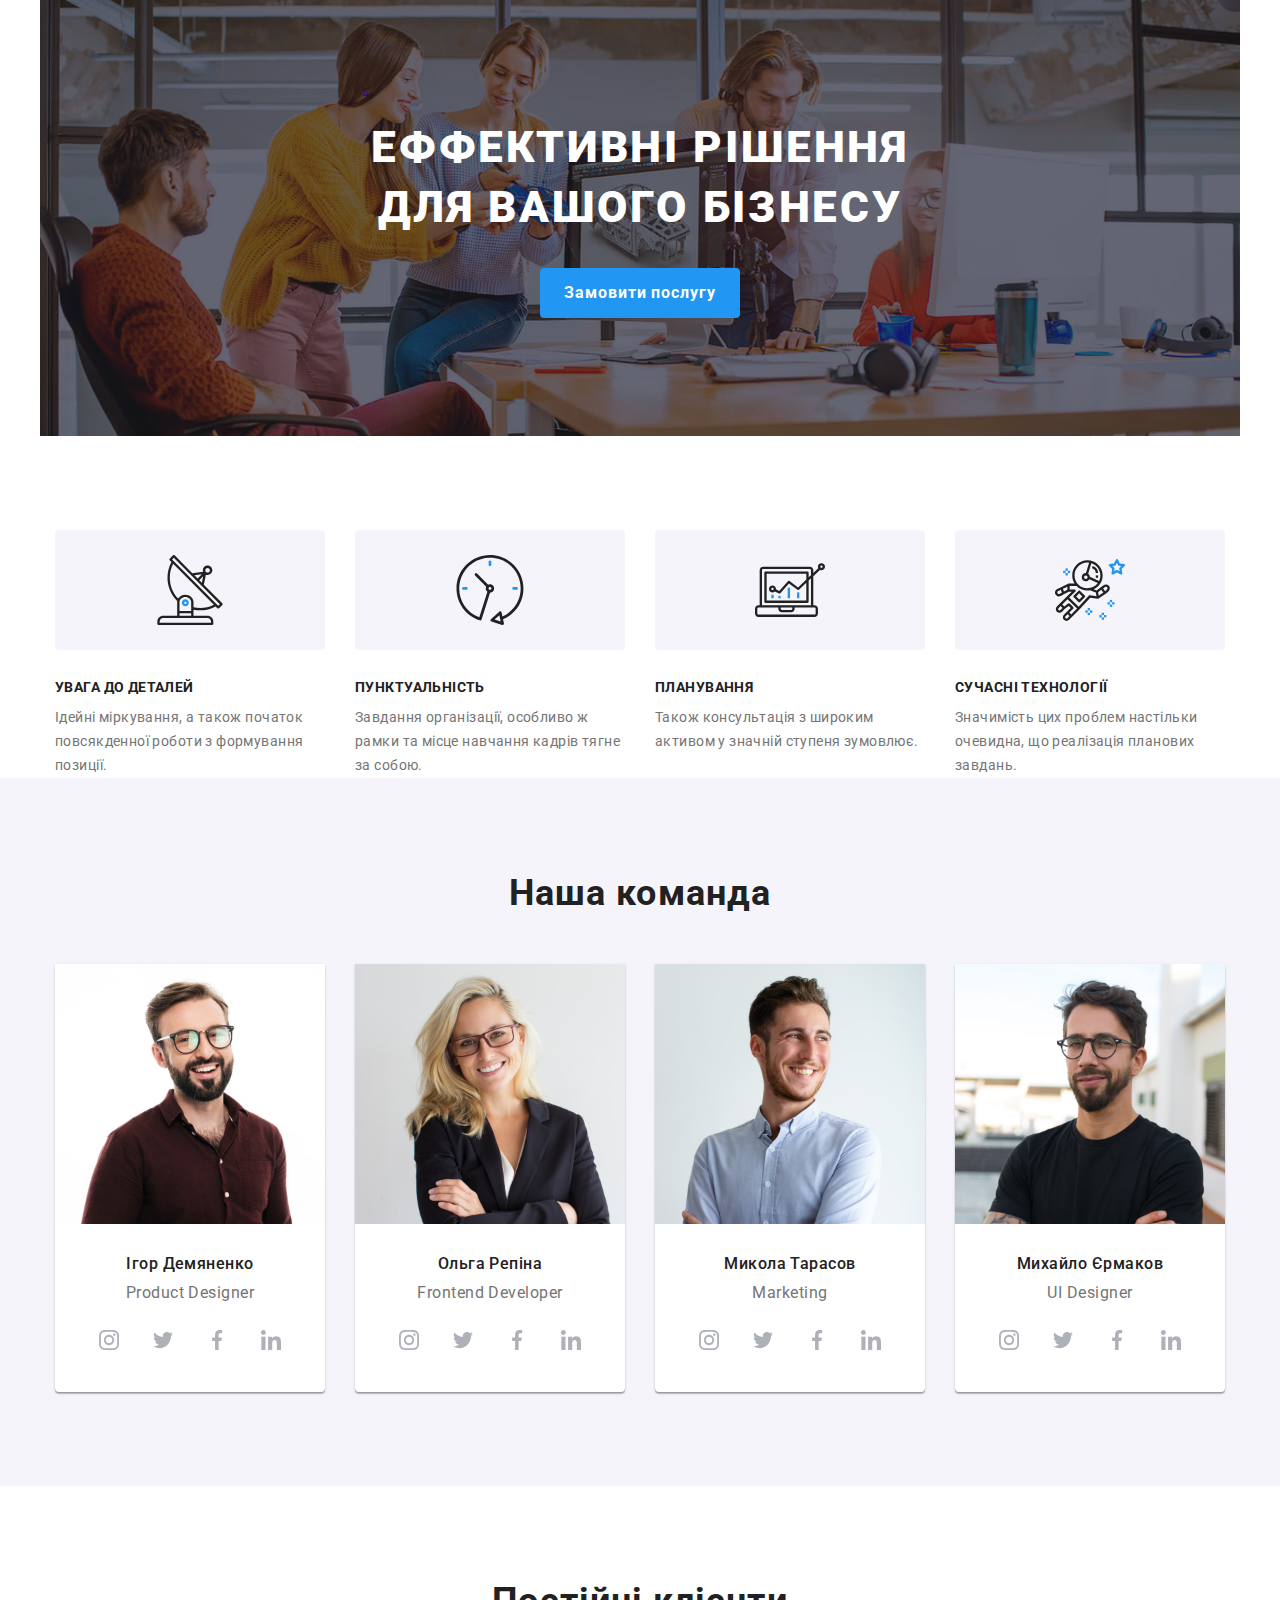
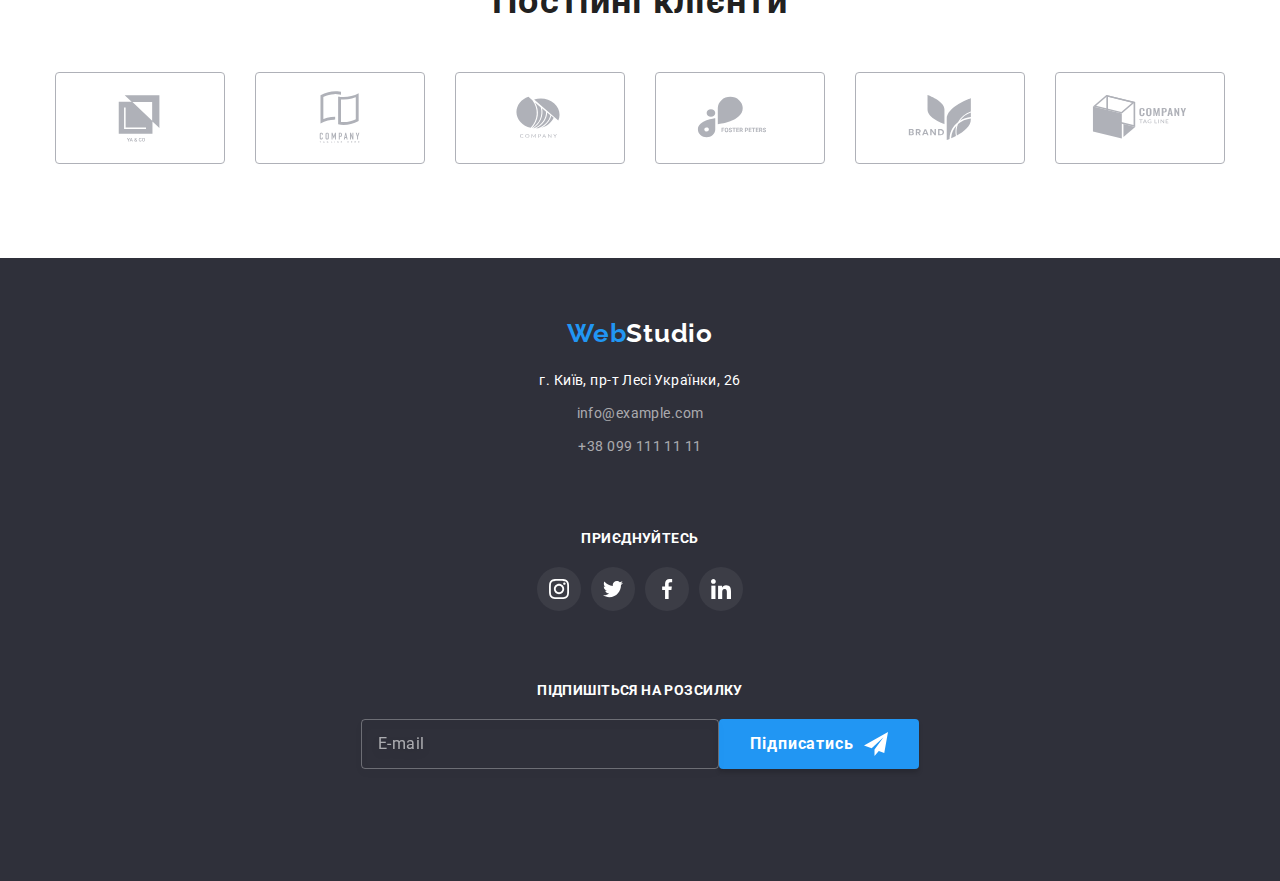
==== commit 8dde896a: "added sections clients & footer" ====
--- a/index.html
+++ b/index.html
@@ -286,7 +286,7 @@
                 </ul>
             </div>
         </section>
-        <!--<section class="client section">
+        <section class="client section">
             <div class="container">
                 <h2 class="client__title">Постійні клієнти</h2>
                 <ul class="client__list list">
@@ -346,10 +346,10 @@
                     </li>
                 </ul>
             </div>
-        </section>-->
+        </section>
     </main>
     <!--WebStudio Footer-->
-    <!--<footer class="footer">
+    <footer class="footer">
         <div class="container">
             <div class="addres-container">
                 <a class="footer-company-logo1 link" href="">Web<span class="footer-company-logo2 link">Studio</span></a>
@@ -412,7 +412,8 @@
                 </form>
             </div>
         </div>
-    </footer>-->
+    </footer>
+    <!--Modal-->
     <div class="backdrop is-hidden" data-modal>
         <div class="modal-window">
             <button class="modal-button" type="button" data-modal-close>
--- a/css/main.min.css
+++ b/css/main.min.css
@@ -1 +1 @@
-:root{--main-bg-color: #FFFFFF;--main-text-color: #212121;--main-active-color: #2196F3;--white-bg-txt: #FFFFFF;--typical-margin: 94px;--default-font-size: 14px}body{min-width:320px;font-size:var(--default-font-size);color:var(--main-text-color);background-color:var(--main-bg-color)}body{font-family:"Roboto",sans-serif;color:#212121}.list{list-style:none}.link{text-decoration:none}p,h1,h2,h3,h4,h5,h6{margin:0}ul,ol{margin:0;padding-left:0}button{cursor:pointer}img{display:block;min-width:100%;height:auto;width:100%}.container{margin:0 auto;padding-left:15px;padding-right:15px}@media screen and (min-width: 480px){.container{width:480px}}@media screen and (min-width: 768px){.container{width:768px}}@media screen and (min-width: 1200px){.container{width:1200px}}.section{padding-top:60px;padding-bottom:60px}.visually-hidden{clip:rect(0 0 0 0);clip-path:inset(50%);height:1px;overflow:hidden;position:absolute;white-space:nowrap;width:1px}.header{background-color:var(--white-bg-txt);padding-top:24px;padding-bottom:24px;border-bottom:1px solid #ececec}.header .container{display:flex;align-items:center}.logo{color:var(--main-active-color);margin-right:93px}.logo-span{color:#000}.logo,.logo-span{font-family:"Raleway";font-weight:700;font-size:26px;line-height:1.1924;letter-spacing:.03em}.nav__list{display:flex;align-items:center;padding:0}.nav__link{color:var(--main-text-color);font-weight:500;font-size:14px;line-height:1.1426;letter-spacing:.02em;display:flex;margin-right:50px;transition-property:color;transition-duration:250ms;transition-timing-function:cubic-bezier(0.4, 0, 0.2, 1);position:relative}.nav-studio,.nav-portfolio{color:#2196f3}.nav-studio::after,.nav-portfolio::after{content:"";width:100%;height:4px;background-color:#2196f3;border-radius:2px;position:absolute;bottom:-32px}.contact-list{display:flex;margin-left:auto;align-items:center;padding:0}.contact-list__contacts{font-style:normal;font-weight:500;font-size:14px;line-height:1.14;letter-spacing:.02em;color:#757575;display:flex;align-items:center;transition-property:color;transition-duration:250ms;transition-timing-function:cubic-bezier(0.4, 0, 0.2, 1)}.contact-list__icon{margin-right:10px;transition-duration:250ms;transition-timing-function:cubic-bezier(0.4, 0, 0.2, 1)}.contact-list__contacts:hover,.contact-list__contacts:focus{color:var(--main-active-color)}.contact-list__contacts:hover .contact-list__icon,.contact-list__contacts:focus .contact-list__icon{fill:var(--main-active-color)}.header-email{margin-right:50px}.hero .container{background-image:linear-gradient(rgba(47, 48, 58, 0.4), rgba(47, 48, 58, 0.4)),url(../images/background-img.jpg);background-repeat:no-repeat;background-position:center;background-size:cover;min-height:400px;margin:0 auto;display:flex;flex-direction:column;align-items:center;padding-top:118px;padding-bottom:118px}@media screen and (min-width: 480px){.hero .container{width:480px}}@media screen and (min-width: 768px){.hero .container{width:768px}}@media screen and (min-width: 1200px){.hero .container{width:1200px}}.hero__title{font-style:normal;font-weight:900;font-size:26px;line-height:1.6153;color:var(--white-bg-txt);text-align:center;letter-spacing:.06em;text-transform:uppercase;margin-bottom:30px}@media screen and (min-width: 1200px){.hero__title{font-size:44px;line-height:1.3636}}.hero__button{font-family:"Roboto",sans-serif;width:200px;height:50px;background:var(--main-active-color);border:none;font-weight:700;font-size:16px;line-height:1.87;letter-spacing:.06em;color:var(--white-bg-txt);border-radius:4px}.specialisation{padding-bottom:0}.specialisation__list{display:flex;flex-wrap:wrap;gap:30px}.specialisation__item{width:450px}@media screen and (min-width: 768px){.specialisation__item{width:calc((100% - 30px)/2)}}@media screen and (min-width: 1200px){.specialisation__item{width:calc((100% - 90px)/4)}}.specialisation__container{height:120px;background-color:#f5f4fa;border-radius:4px;display:flex;align-items:center;justify-content:center;margin-bottom:30px}.specialisation__title{font-weight:700;font-size:14px;line-height:1.14;letter-spacing:.03em;text-transform:uppercase;text-align:center;margin-bottom:10px}@media screen and (min-width: 768px){.specialisation__title{text-align:unset}}.specialisation__text{font-weight:400;font-size:14px;line-height:1.71;letter-spacing:.03em;color:#757575}.work__list{display:flex;margin-left:-30px}.work__item{flex-basis:calc(33.3333333333% - 30px);margin-left:30px}.work__container{position:relative}.work__container>.work__text{font-weight:700;font-size:14px;line-height:1.142;text-align:center;letter-spacing:.03em;text-transform:uppercase;color:#fff;position:absolute;bottom:0;left:50%;transform:translate(-50%);padding:27px 0;width:100%;background-color:rgba(47,48,58,.8)}.work__title{font-weight:700;font-size:36px;line-height:1.16;text-align:center;letter-spacing:.03em;margin-bottom:50px}.team{background-color:#f5f4fa}.team__title{font-weight:700;font-size:36px;line-height:1.16;text-align:center;letter-spacing:.03em;margin-bottom:50px}.team__list{display:flex;flex-wrap:wrap;gap:30px}.person{background-color:var(--white-bg-txt);box-shadow:0px 1px 3px rgba(0,0,0,.12),0px 1px 1px rgba(0,0,0,.14),0px 2px 1px rgba(0,0,0,.2);border-radius:0px 0px 4px 4px;width:450px}@media screen and (min-width: 768px){.person{width:calc((100% - 30px)/2)}}.person__text{padding-top:30px;padding-bottom:30px}.person__name{font-weight:500;font-size:16px;line-height:1.19;text-align:center;letter-spacing:.03em;margin-bottom:10px}.person__position{font-weight:400;font-size:16px;line-height:1.19;text-align:center;letter-spacing:.03em;color:#757575;margin-bottom:16px}.social-list{display:flex;justify-content:center}.social-list__item{width:44px;height:44px;margin-right:10px}.social-list__item:last-child{margin-right:0}.social-list__link{width:100%;height:100%;border-radius:50%;display:flex;align-items:center;justify-content:center;background-color:#fff;fill:#afb1b8;transition-property:background-color;transition-duration:250ms;transition-timing-function:cubic-bezier(0.4, 0, 0.2, 1)}.social-list__link:hover,.social-list__link:focus{background-color:#2196f3}.social-list__link:hover .social-list__icon,.social-list__link:focus .social-list__icon{fill:#fff}.social-list__icon{transition-property:fill;transition-duration:250ms;transition-timing-function:cubic-bezier(0.4, 0, 0.2, 1)}.client__title{font-weight:700;font-size:36px;line-height:1.16;text-align:center;letter-spacing:.03em;margin-bottom:50px}.client__list{display:flex}.client__item{margin-right:30px}.client__item:last-child{margin-right:0}.client__link{width:170px;height:92px;border:1px solid #afb1b8;fill:#afb1b8;border-radius:4px;display:flex;align-items:center;justify-content:center;transition-property:border-color;transition-duration:250ms;transition-timing-function:cubic-bezier(0.4, 0, 0.2, 1)}.client__link:hover,.client__link:focus{border-color:var(--main-active-color)}.client__link:hover .client__icon,.client__link:focus .client__icon{fill:var(--main-active-color)}.client__icon{transition-property:fill;transition-duration:250ms;transition-timing-function:cubic-bezier(0.4, 0, 0.2, 1)}.footer{padding-top:60px;padding-bottom:60px;background-color:#2f303a;display:flex}.footer .container{display:flex}.footer-company-logo1{color:var(--main-active-color)}.footer-company-logo2{color:var(--white-bg-txt)}.footer-company-logo1,.footer-company-logo2{font-family:"Raleway";font-weight:700;font-size:26px;line-height:1.19;letter-spacing:.03em}.footer-contacts{font-style:normal;font-weight:400;font-size:14px;line-height:1.714;letter-spacing:.03em;color:rgba(255,255,255,.6);display:flex;transition-property:color;transition-duration:250ms;transition-timing-function:cubic-bezier(0.4, 0, 0.2, 1)}.footer-contacts:hover,.footer-contacts:focus{color:#2196f3}.footer-email{margin-bottom:9px}.location{font-style:normal;color:var(--white-bg-txt);margin-bottom:9px;margin-top:20px;font-weight:400;font-size:14px;line-height:1.714;letter-spacing:.03em}.footer-link-title{font-weight:700;font-size:14px;line-height:1.14;letter-spacing:.03em;text-transform:uppercase;margin-bottom:20px;color:var(--white-bg-txt)}.footer-social-list{display:flex}.footer-social-item{width:44px;height:44px;margin-right:10px}.footer-social-item:last-child{margin-right:0}.footer-social-link{width:100%;height:100%;border-radius:50%;display:flex;align-items:center;justify-content:center;background-color:rgba(255,255,255,.062745098);fill:#fff;transition-property:background-color;transition-duration:250ms;transition-timing-function:cubic-bezier(0.4, 0, 0.2, 1)}.footer-social-link:hover,.footer-social-link:focus{background-color:#2196f3}.addres-container{margin-right:70px}.social-container{padding-top:12px;margin-bottom:40px;margin-right:93px}.footer-sub-container{padding-top:12px;padding-bottom:32px}.footer-sub-form{display:flex}.footer-sub-title{font-weight:700;font-size:14px;line-height:1.14;letter-spacing:.03em;text-transform:uppercase;color:#fff;margin-bottom:20px}.footer-sub-button{color:#fff;font-weight:700;font-size:16px;line-height:1.88;letter-spacing:.06em;background:#2196f3;box-shadow:0px 4px 4px rgba(0,0,0,.15);border-radius:4px;border:none;width:200px;height:50px;display:flex;align-items:center;justify-content:center;cursor:pointer}.footer-sub-icon{margin-left:10px;fill:#fff}.footer-sub-input{border:1px solid rgba(255,255,255,.3);filter:drop-shadow(0px 4px 4px rgba(0, 0, 0, 0.15));border-radius:4px;color:#fff;width:358px;height:50px;margin-right:12px;padding-left:16px;background-color:rgba(0,0,0,0);outline:none}.footer-sub-input:hover,.footer-sub-input:focus{border:1px solid #2196f3}.footer-sub-input:hover::placeholder,.footer-sub-input:focus::placeholder{color:#fff}.footer-sub-input::placeholder{font-weight:400;font-size:16px;line-height:1.25;display:flex;align-items:center;letter-spacing:.03em;color:rgba(255,255,255,.6)}.button{font-family:"Roboto",sans-serif;font-weight:500;font-size:16px;line-height:1.63;letter-spacing:.03em;color:var(--main-text-color);background:#f5f4fa;border:none;border-radius:4px;padding:6px 22px;transition-duration:250ms;transition-timing-function:cubic-bezier(0.4, 0, 0.2, 1)}.button:hover,.button:focus{color:var(--white-bg-txt);background-color:var(--main-active-color);box-shadow:0px 3px 1px rgba(0,0,0,.1),0px 1px 2px rgba(0,0,0,.08),0px 2px 2px rgba(0,0,0,.12)}.site-list,.button-list{display:flex;flex-wrap:wrap}.site-list{margin:-15px}.button-list{justify-content:center;margin-bottom:50px}.button-list .button-item:not(:last-child){margin-right:8px}.site-item{box-sizing:content-box;width:370px;flex-basis:calc(33.3333333333% - 30px);margin:15px;outline:1px solid #eee;transition-property:box-shadow;transition-duration:250ms;transition-timing-function:cubic-bezier(0.4, 0, 0.2, 1)}.site-item:hover,.site-item:focus{box-shadow:0px 1px 1px rgba(0,0,0,.12),0px 4px 4px rgba(0,0,0,.06),1px 4px 6px rgba(0,0,0,.16)}.site-item:hover .site-top-text{transform:translateY(0)}.site-top-wrapper{position:relative;overflow:hidden}.site-top-text{position:absolute;font-weight:400;font-size:18px;letter-spacing:.03em;line-height:1.56;color:#fff;background:rgba(33,150,243,.9);top:0;padding:66px 24px;margin:0;min-height:168px;transform:translateY(100%);transition:transform 250ms linear;transition-timing-function:cubic-bezier(0.4, 0, 0.2, 1)}.project-title{font-weight:700;font-size:18px;line-height:2;letter-spacing:.06em;color:var(--main-text-color);margin-bottom:4px}.project-decription{font-weight:400;font-size:16px;line-height:1.87;letter-spacing:.03em;color:#757575}.project-info{padding:20px 24px}.backdrop{width:100%;height:100%;background-color:rgba(0,0,0,.2);position:fixed;top:0;transition:opacity 300ms,visibility 300ms}.backdrop.is-hidden .modal{transform:translate(-50%, -50%) scale(0);transition:transform 250ms linear}.modal-window{width:528px;height:581px;background-color:#fff;border-radius:4px;box-shadow:0px 1px 3px rgba(0,0,0,.12),0px 1px 1px rgba(0,0,0,.14),0px 2px 1px rgba(0,0,0,.2);position:absolute;top:50%;left:50%;transform:translate(-50%, -50%) scale(1);transition-timing-function:cubic-bezier(0.37, 0.23, 0.94, 0.82);padding:40px}.modal-button{width:30px;height:30px;border:1px solid rgba(0,0,0,.1);background-color:#fff;border-radius:50%;position:absolute;top:8px;right:8px;cursor:pointer;display:flex;align-items:center;justify-content:center;padding:0;transition:fill 250ms cubic-bezier(0.4, 0, 0.2, 1)}.modal-button:hover{fill:#2196f3}.is-hidden{visibility:hidden;opacity:0;pointer-events:none}.modal-title{font-weight:700;font-size:20px;line-height:1.15;text-align:center;letter-spacing:.03em;color:#212121;margin-bottom:12px}.modal-field{margin-bottom:10px}.modal-label{font-weight:400;font-size:12px;line-height:1.1667;letter-spacing:.01em;color:#757575}.modal-input{width:100%;height:40px;border:1px solid rgba(33,33,33,.2);border-radius:4px;padding-left:42px;outline:none;transition:border-color 250ms cubic-bezier(0.4, 0, 0.2, 1);margin-top:4px}.modal-input:hover,.modal-input:focus{border:1px solid #2196f3}.modal-wrap{position:relative}.modal-wrap:hover .modal-icon,.modal-wrap:focus .modal-icon{fill:var(--main-active-color)}.modal-icon{position:absolute;left:15px;top:50%;fill:#212121;transform:translateY(-50%);transition:fill 250ms cubic-bezier(0.4, 0, 0.2, 1)}.user-comment{width:100%;height:120px;border:1px solid rgba(33,33,33,.2);border-radius:4px;resize:none;padding:12px 16px;margin-top:4px;font-weight:400;font-size:14px;line-height:1.667;letter-spacing:.01em;color:rgba(117,117,117,.5);outline:none;transition:border-color 250ms cubic-bezier(0.4, 0, 0.2, 1)}.user-comment::placeholder{font-weight:400;font-size:12px;line-height:1.1667;letter-spacing:.01em;color:rgba(117,117,117,.5)}.user-comment:hover,.user-comment:focus{border:1px solid #2196f3}.check-text{font-weight:400;font-size:14px;line-height:1.714;letter-spacing:.03em;color:#757575;margin-bottom:20px;display:flex;align-items:center;justify-content:center}.check-text::before{content:"";width:15px;height:15px;border:2px solid #212121;border-radius:3px;margin-right:7px;transition:border-color 250ms cubic-bezier(0.4, 0, 0.2, 1)}.modal-checkbox:checked+.check-text::before{background-color:var(--main-active-color);background-image:url(../images/icon-check.svg);border:none;background-repeat:no-repeat;background-position:center}.modal-checkbox:focus+.check-text::before{border-color:var(--main-active-color)}.modal-link{font-weight:400;font-size:14px;line-height:1.714;letter-spacing:.03em;text-decoration-line:underline;color:#2196f3;margin-left:4px}.modal-submit-button{font-family:"Roboto",sans-serif;display:flex;justify-content:center;align-items:center;width:200px;height:50px;padding:0;margin:0 auto;font-weight:700;font-size:16px;line-height:1.88;text-align:center;letter-spacing:.06em;cursor:pointer;border:none;color:#fff;background:#2196f3;border-radius:4px;transition:box-shadow 250ms cubic-bezier(0.4, 0, 0.2, 1);transition:background-color 250ms cubic-bezier(0.4, 0, 0.2, 1)}.modal-submit-button:hover,.modal-submit-button:focus{box-shadow:0px 4px 4px rgba(0,0,0,.15);background-color:#188ce8}/*# sourceMappingURL=main.min.css.map */+:root{--main-bg-color: #FFFFFF;--main-text-color: #212121;--main-active-color: #2196F3;--white-bg-txt: #FFFFFF;--typical-margin: 94px;--default-font-size: 14px}body{min-width:320px;font-size:var(--default-font-size);color:var(--main-text-color);background-color:var(--main-bg-color)}body{font-family:"Roboto",sans-serif;color:#212121}.list{list-style:none}.link{text-decoration:none}p,h1,h2,h3,h4,h5,h6{margin:0}ul,ol{margin:0;padding-left:0}button{cursor:pointer}img{display:block;min-width:100%;height:auto;width:100%}.container{margin:0 auto;padding-left:15px;padding-right:15px}@media screen and (min-width: 480px){.container{width:480px}}@media screen and (min-width: 768px){.container{width:768px}}@media screen and (min-width: 1200px){.container{width:1200px}}.section{padding-top:60px;padding-bottom:60px}@media screen and (min-width: 1200px){.section{padding-top:94px;padding-bottom:94px}}.visually-hidden{clip:rect(0 0 0 0);clip-path:inset(50%);height:1px;overflow:hidden;position:absolute;white-space:nowrap;width:1px}.header{background-color:var(--white-bg-txt);padding-top:24px;padding-bottom:24px;border-bottom:1px solid #ececec}.header .container{display:flex;align-items:center}.logo{color:var(--main-active-color);margin-right:93px}.logo-span{color:#000}.logo,.logo-span{font-family:"Raleway";font-weight:700;font-size:26px;line-height:1.1924;letter-spacing:.03em}.nav__list{display:flex;align-items:center;padding:0}.nav__link{color:var(--main-text-color);font-weight:500;font-size:14px;line-height:1.1426;letter-spacing:.02em;display:flex;margin-right:50px;transition-property:color;transition-duration:250ms;transition-timing-function:cubic-bezier(0.4, 0, 0.2, 1);position:relative}.nav-studio,.nav-portfolio{color:#2196f3}.nav-studio::after,.nav-portfolio::after{content:"";width:100%;height:4px;background-color:#2196f3;border-radius:2px;position:absolute;bottom:-32px}.contact-list{display:flex;margin-left:auto;align-items:center;padding:0}.contact-list__contacts{font-style:normal;font-weight:500;font-size:14px;line-height:1.14;letter-spacing:.02em;color:#757575;display:flex;align-items:center;transition-property:color;transition-duration:250ms;transition-timing-function:cubic-bezier(0.4, 0, 0.2, 1)}.contact-list__icon{margin-right:10px;transition-duration:250ms;transition-timing-function:cubic-bezier(0.4, 0, 0.2, 1)}.contact-list__contacts:hover,.contact-list__contacts:focus{color:var(--main-active-color)}.contact-list__contacts:hover .contact-list__icon,.contact-list__contacts:focus .contact-list__icon{fill:var(--main-active-color)}.header-email{margin-right:50px}.hero .container{background-image:linear-gradient(rgba(47, 48, 58, 0.4), rgba(47, 48, 58, 0.4)),url(../images/background-img.jpg);background-repeat:no-repeat;background-position:center;background-size:cover;min-height:400px;margin:0 auto;display:flex;flex-direction:column;align-items:center;padding-top:118px;padding-bottom:118px}@media screen and (min-width: 480px){.hero .container{width:480px}}@media screen and (min-width: 768px){.hero .container{width:768px}}@media screen and (min-width: 1200px){.hero .container{width:1200px}}.hero__title{font-style:normal;font-weight:900;font-size:26px;line-height:1.6153;color:var(--white-bg-txt);text-align:center;letter-spacing:.06em;text-transform:uppercase;margin-bottom:30px}@media screen and (min-width: 1200px){.hero__title{font-size:44px;line-height:1.3636}}.hero__button{font-family:"Roboto",sans-serif;width:200px;height:50px;background:var(--main-active-color);border:none;font-weight:700;font-size:16px;line-height:1.87;letter-spacing:.06em;color:var(--white-bg-txt);border-radius:4px}.specialisation{padding-bottom:0}.specialisation__list{display:flex;flex-wrap:wrap;gap:30px}.specialisation__item{width:450px}@media screen and (min-width: 768px){.specialisation__item{width:calc((100% - 30px)/2)}}@media screen and (min-width: 1200px){.specialisation__item{width:calc((100% - 90px)/4)}}.specialisation__container{height:120px;background-color:#f5f4fa;border-radius:4px;display:flex;align-items:center;justify-content:center;margin-bottom:30px}.specialisation__title{font-weight:700;font-size:14px;line-height:1.14;letter-spacing:.03em;text-transform:uppercase;text-align:center;margin-bottom:10px}@media screen and (min-width: 768px){.specialisation__title{text-align:unset}}.specialisation__text{font-weight:400;font-size:14px;line-height:1.71;letter-spacing:.03em;color:#757575}.work__list{display:flex;margin-left:-30px}.work__item{flex-basis:calc(33.3333333333% - 30px);margin-left:30px}.work__container{position:relative}.work__container>.work__text{font-weight:700;font-size:14px;line-height:1.142;text-align:center;letter-spacing:.03em;text-transform:uppercase;color:#fff;position:absolute;bottom:0;left:50%;transform:translate(-50%);padding:27px 0;width:100%;background-color:rgba(47,48,58,.8)}.work__title{font-weight:700;font-size:36px;line-height:1.16;text-align:center;letter-spacing:.03em;margin-bottom:50px}.team{background-color:#f5f4fa}.team__title{font-weight:700;font-size:28px;line-height:1.1785;text-align:center;letter-spacing:.03em;margin-bottom:30px}@media screen and (min-width: 1200px){.team__title{font-size:36px;line-height:1.1666;margin-bottom:50px}}.team__list{display:flex;flex-wrap:wrap;gap:30px}.person{background-color:var(--white-bg-txt);box-shadow:0px 1px 3px rgba(0,0,0,.12),0px 1px 1px rgba(0,0,0,.14),0px 2px 1px rgba(0,0,0,.2);border-radius:0px 0px 4px 4px;width:450px}@media screen and (min-width: 768px){.person{width:calc((100% - 30px)/2)}}@media screen and (min-width: 1200px){.person{width:calc((100% - 90px)/4)}}.person__text{padding-top:30px;padding-bottom:30px}.person__name{font-weight:500;font-size:16px;line-height:1.19;text-align:center;letter-spacing:.03em;margin-bottom:10px}.person__position{font-weight:400;font-size:16px;line-height:1.19;text-align:center;letter-spacing:.03em;color:#757575;margin-bottom:16px}.social-list{display:flex;justify-content:center}.social-list__item{width:44px;height:44px;margin-right:10px}.social-list__item:last-child{margin-right:0}.social-list__link{width:100%;height:100%;border-radius:50%;display:flex;align-items:center;justify-content:center;background-color:#fff;fill:#afb1b8;transition-property:background-color;transition-duration:250ms;transition-timing-function:cubic-bezier(0.4, 0, 0.2, 1)}.social-list__link:hover,.social-list__link:focus{background-color:#2196f3}.social-list__link:hover .social-list__icon,.social-list__link:focus .social-list__icon{fill:#fff}.social-list__icon{transition-property:fill;transition-duration:250ms;transition-timing-function:cubic-bezier(0.4, 0, 0.2, 1)}.client__title{font-weight:700;font-size:28px;line-height:1.1785;text-align:center;letter-spacing:.03em;margin-bottom:30px}@media screen and (min-width: 1200px){.client__title{font-size:36px;line-height:1.1666;margin-bottom:50px}}.client__list{display:flex;flex-wrap:wrap;gap:30px}.client__item{width:calc((100% - 30px)/2)}@media screen and (min-width: 768px){.client__item{width:calc((100% - 60px)/3)}}@media screen and (min-width: 1200px){.client__item{width:calc((100% - 150px)/6)}}.client__link{height:92px;border:1px solid #afb1b8;fill:#afb1b8;border-radius:4px;display:flex;align-items:center;justify-content:center;transition-property:border-color;transition-duration:250ms;transition-timing-function:cubic-bezier(0.4, 0, 0.2, 1)}.client__link:hover,.client__link:focus{border-color:var(--main-active-color)}.client__link:hover .client__icon,.client__link:focus .client__icon{fill:var(--main-active-color)}.client__icon{transition-property:fill;transition-duration:250ms;transition-timing-function:cubic-bezier(0.4, 0, 0.2, 1)}.footer{padding-top:60px;padding-bottom:60px;background-color:#2f303a;display:flex}.footer-company-logo1{color:var(--main-active-color)}.footer-company-logo2{color:var(--white-bg-txt)}.footer-company-logo1,.footer-company-logo2{font-family:"Raleway";font-weight:700;font-size:26px;line-height:1.19;letter-spacing:.03em;display:flex;justify-content:center}.footer-contacts{font-style:normal;font-weight:400;font-size:14px;line-height:1.714;letter-spacing:.03em;color:rgba(255,255,255,.6);display:flex;justify-content:center;transition-property:color;transition-duration:250ms;transition-timing-function:cubic-bezier(0.4, 0, 0.2, 1)}.footer-contacts:hover,.footer-contacts:focus{color:#2196f3}.footer-email{margin-bottom:9px}.location{font-style:normal;color:var(--white-bg-txt);margin-bottom:9px;margin-top:20px;font-weight:400;font-size:14px;line-height:1.714;letter-spacing:.03em;text-align:center}.footer-link-title{font-weight:700;font-size:14px;line-height:1.14;letter-spacing:.03em;text-transform:uppercase;margin-bottom:20px;text-align:center;color:var(--white-bg-txt)}.footer-social-list{display:flex;justify-content:center}.footer-social-item{width:44px;height:44px;margin-right:10px}.footer-social-item:last-child{margin-right:0}.footer-social-link{width:100%;height:100%;border-radius:50%;display:flex;align-items:center;justify-content:center;background-color:rgba(255,255,255,.062745098);fill:#fff;transition-property:background-color;transition-duration:250ms;transition-timing-function:cubic-bezier(0.4, 0, 0.2, 1)}.footer-social-link:hover,.footer-social-link:focus{background-color:#2196f3}.addres-container{margin-bottom:60px}.social-container{padding-top:12px;margin-bottom:60px}.footer-sub-container{padding-top:12px;padding-bottom:32px}.footer-sub-form{display:flex;flex-wrap:wrap;justify-content:center}.footer-sub-title{font-weight:700;font-size:14px;line-height:1.14;letter-spacing:.03em;text-transform:uppercase;color:#fff;margin-bottom:20px;text-align:center}.footer-sub-button{color:#fff;font-weight:700;font-size:16px;line-height:1.88;letter-spacing:.06em;background:#2196f3;box-shadow:0px 4px 4px rgba(0,0,0,.15);border-radius:4px;border:none;width:200px;height:50px;display:flex;align-items:center;justify-content:center;cursor:pointer}.footer-sub-icon{margin-left:10px;fill:#fff}.footer-sub-input{border:1px solid rgba(255,255,255,.3);filter:drop-shadow(0px 4px 4px rgba(0, 0, 0, 0.15));border-radius:4px;color:#fff;width:358px;height:50px;padding-left:16px;background-color:rgba(0,0,0,0);outline:none;margin-bottom:20px}.footer-sub-input:hover,.footer-sub-input:focus{border:1px solid #2196f3}.footer-sub-input:hover::placeholder,.footer-sub-input:focus::placeholder{color:#fff}.footer-sub-input::placeholder{font-weight:400;font-size:16px;line-height:1.25;display:flex;align-items:center;letter-spacing:.03em;color:rgba(255,255,255,.6)}.button{font-family:"Roboto",sans-serif;font-weight:500;font-size:16px;line-height:1.63;letter-spacing:.03em;color:var(--main-text-color);background:#f5f4fa;border:none;border-radius:4px;padding:6px 22px;transition-duration:250ms;transition-timing-function:cubic-bezier(0.4, 0, 0.2, 1)}.button:hover,.button:focus{color:var(--white-bg-txt);background-color:var(--main-active-color);box-shadow:0px 3px 1px rgba(0,0,0,.1),0px 1px 2px rgba(0,0,0,.08),0px 2px 2px rgba(0,0,0,.12)}.site-list,.button-list{display:flex;flex-wrap:wrap}.site-list{margin:-15px}.button-list{justify-content:center;margin-bottom:50px}.button-list .button-item:not(:last-child){margin-right:8px}.site-item{box-sizing:content-box;width:370px;flex-basis:calc(33.3333333333% - 30px);margin:15px;outline:1px solid #eee;transition-property:box-shadow;transition-duration:250ms;transition-timing-function:cubic-bezier(0.4, 0, 0.2, 1)}.site-item:hover,.site-item:focus{box-shadow:0px 1px 1px rgba(0,0,0,.12),0px 4px 4px rgba(0,0,0,.06),1px 4px 6px rgba(0,0,0,.16)}.site-item:hover .site-top-text{transform:translateY(0)}.site-top-wrapper{position:relative;overflow:hidden}.site-top-text{position:absolute;font-weight:400;font-size:18px;letter-spacing:.03em;line-height:1.56;color:#fff;background:rgba(33,150,243,.9);top:0;padding:66px 24px;margin:0;min-height:168px;transform:translateY(100%);transition:transform 250ms linear;transition-timing-function:cubic-bezier(0.4, 0, 0.2, 1)}.project-title{font-weight:700;font-size:18px;line-height:2;letter-spacing:.06em;color:var(--main-text-color);margin-bottom:4px}.project-decription{font-weight:400;font-size:16px;line-height:1.87;letter-spacing:.03em;color:#757575}.project-info{padding:20px 24px}.backdrop{width:100%;height:100%;background-color:rgba(0,0,0,.2);position:fixed;top:0;transition:opacity 300ms,visibility 300ms}.backdrop.is-hidden .modal{transform:translate(-50%, -50%) scale(0);transition:transform 250ms linear}.modal-window{width:528px;height:581px;background-color:#fff;border-radius:4px;box-shadow:0px 1px 3px rgba(0,0,0,.12),0px 1px 1px rgba(0,0,0,.14),0px 2px 1px rgba(0,0,0,.2);position:absolute;top:50%;left:50%;transform:translate(-50%, -50%) scale(1);transition-timing-function:cubic-bezier(0.37, 0.23, 0.94, 0.82);padding:40px}.modal-button{width:30px;height:30px;border:1px solid rgba(0,0,0,.1);background-color:#fff;border-radius:50%;position:absolute;top:8px;right:8px;cursor:pointer;display:flex;align-items:center;justify-content:center;padding:0;transition:fill 250ms cubic-bezier(0.4, 0, 0.2, 1)}.modal-button:hover{fill:#2196f3}.is-hidden{visibility:hidden;opacity:0;pointer-events:none}.modal-title{font-weight:700;font-size:20px;line-height:1.15;text-align:center;letter-spacing:.03em;color:#212121;margin-bottom:12px}.modal-field{margin-bottom:10px}.modal-label{font-weight:400;font-size:12px;line-height:1.1667;letter-spacing:.01em;color:#757575}.modal-input{width:100%;height:40px;border:1px solid rgba(33,33,33,.2);border-radius:4px;padding-left:42px;outline:none;transition:border-color 250ms cubic-bezier(0.4, 0, 0.2, 1);margin-top:4px}.modal-input:hover,.modal-input:focus{border:1px solid #2196f3}.modal-wrap{position:relative}.modal-wrap:hover .modal-icon,.modal-wrap:focus .modal-icon{fill:var(--main-active-color)}.modal-icon{position:absolute;left:15px;top:50%;fill:#212121;transform:translateY(-50%);transition:fill 250ms cubic-bezier(0.4, 0, 0.2, 1)}.user-comment{width:100%;height:120px;border:1px solid rgba(33,33,33,.2);border-radius:4px;resize:none;padding:12px 16px;margin-top:4px;font-weight:400;font-size:14px;line-height:1.667;letter-spacing:.01em;color:rgba(117,117,117,.5);outline:none;transition:border-color 250ms cubic-bezier(0.4, 0, 0.2, 1)}.user-comment::placeholder{font-weight:400;font-size:12px;line-height:1.1667;letter-spacing:.01em;color:rgba(117,117,117,.5)}.user-comment:hover,.user-comment:focus{border:1px solid #2196f3}.check-text{font-weight:400;font-size:14px;line-height:1.714;letter-spacing:.03em;color:#757575;margin-bottom:20px;display:flex;align-items:center;justify-content:center}.check-text::before{content:"";width:15px;height:15px;border:2px solid #212121;border-radius:3px;margin-right:7px;transition:border-color 250ms cubic-bezier(0.4, 0, 0.2, 1)}.modal-checkbox:checked+.check-text::before{background-color:var(--main-active-color);background-image:url(../images/icon-check.svg);border:none;background-repeat:no-repeat;background-position:center}.modal-checkbox:focus+.check-text::before{border-color:var(--main-active-color)}.modal-link{font-weight:400;font-size:14px;line-height:1.714;letter-spacing:.03em;text-decoration-line:underline;color:#2196f3;margin-left:4px}.modal-submit-button{font-family:"Roboto",sans-serif;display:flex;justify-content:center;align-items:center;width:200px;height:50px;padding:0;margin:0 auto;font-weight:700;font-size:16px;line-height:1.88;text-align:center;letter-spacing:.06em;cursor:pointer;border:none;color:#fff;background:#2196f3;border-radius:4px;transition:box-shadow 250ms cubic-bezier(0.4, 0, 0.2, 1);transition:background-color 250ms cubic-bezier(0.4, 0, 0.2, 1)}.modal-submit-button:hover,.modal-submit-button:focus{box-shadow:0px 4px 4px rgba(0,0,0,.15);background-color:#188ce8}/*# sourceMappingURL=main.min.css.map */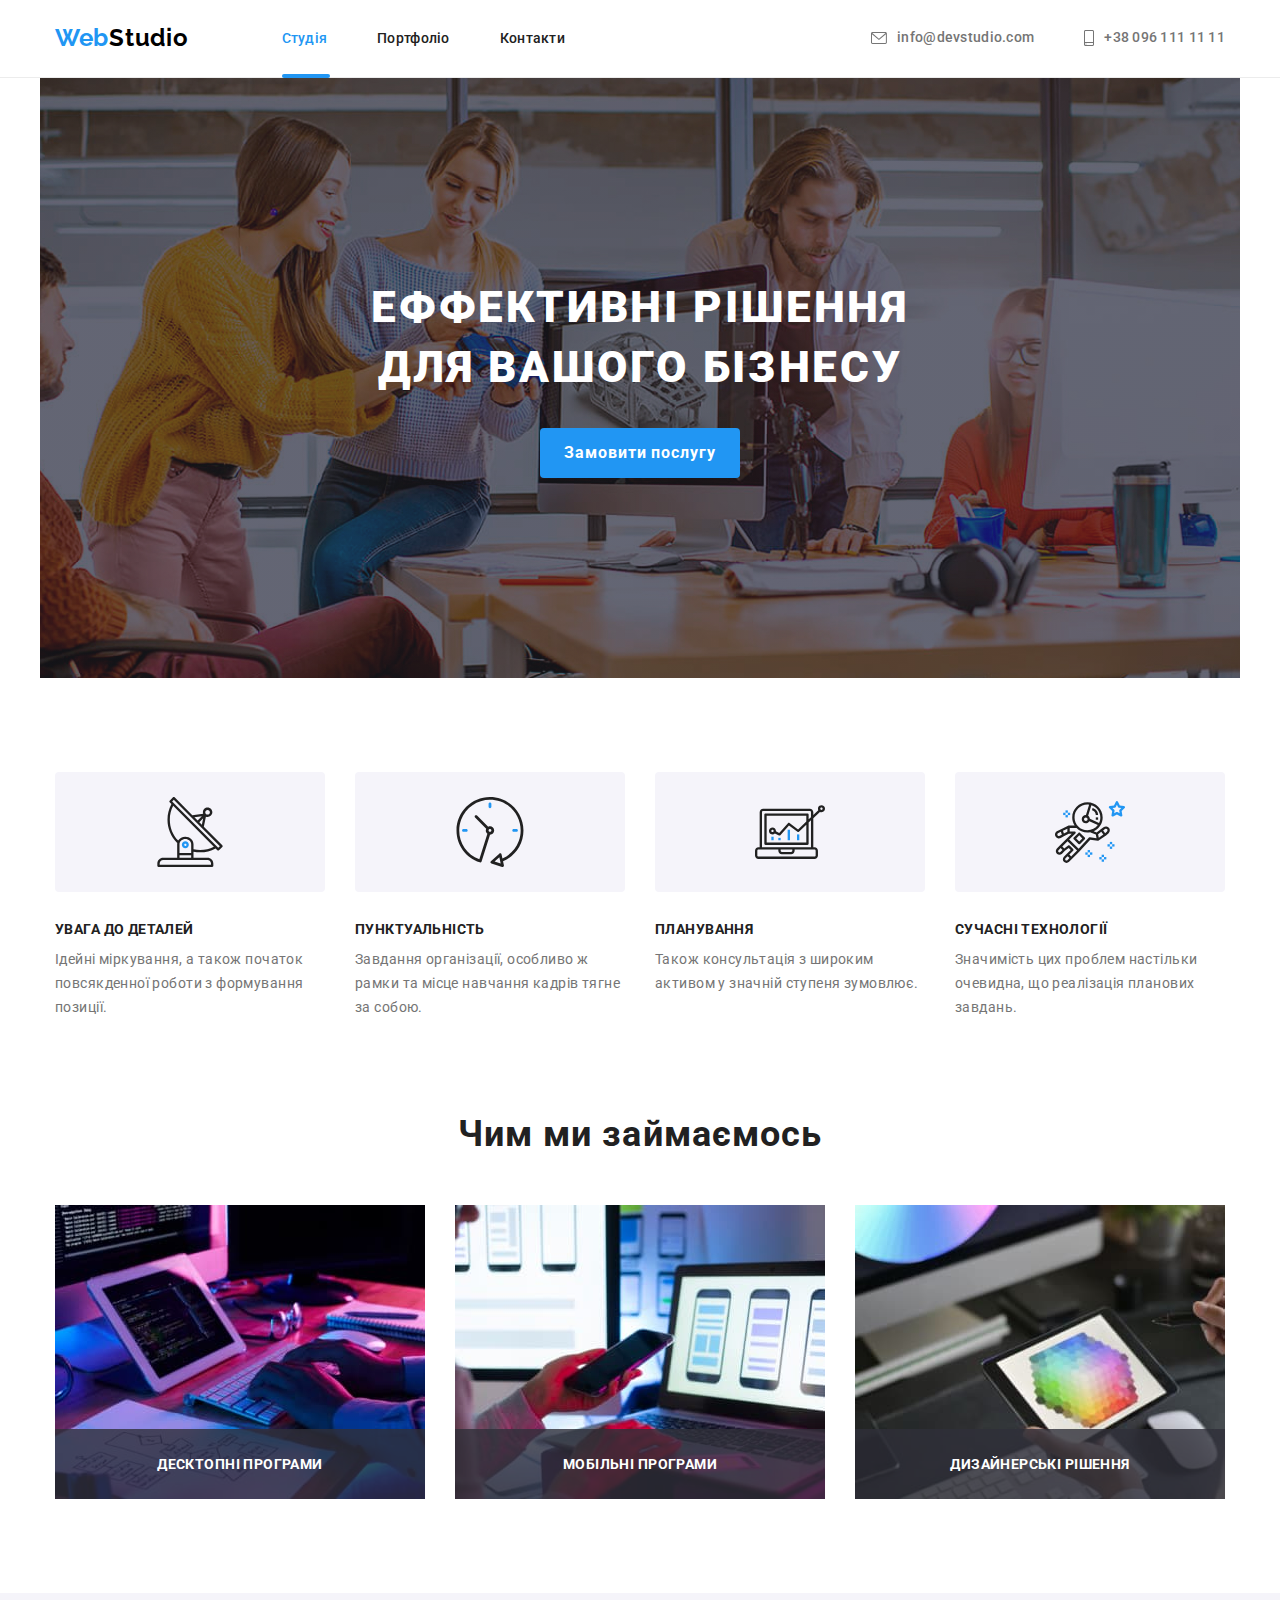
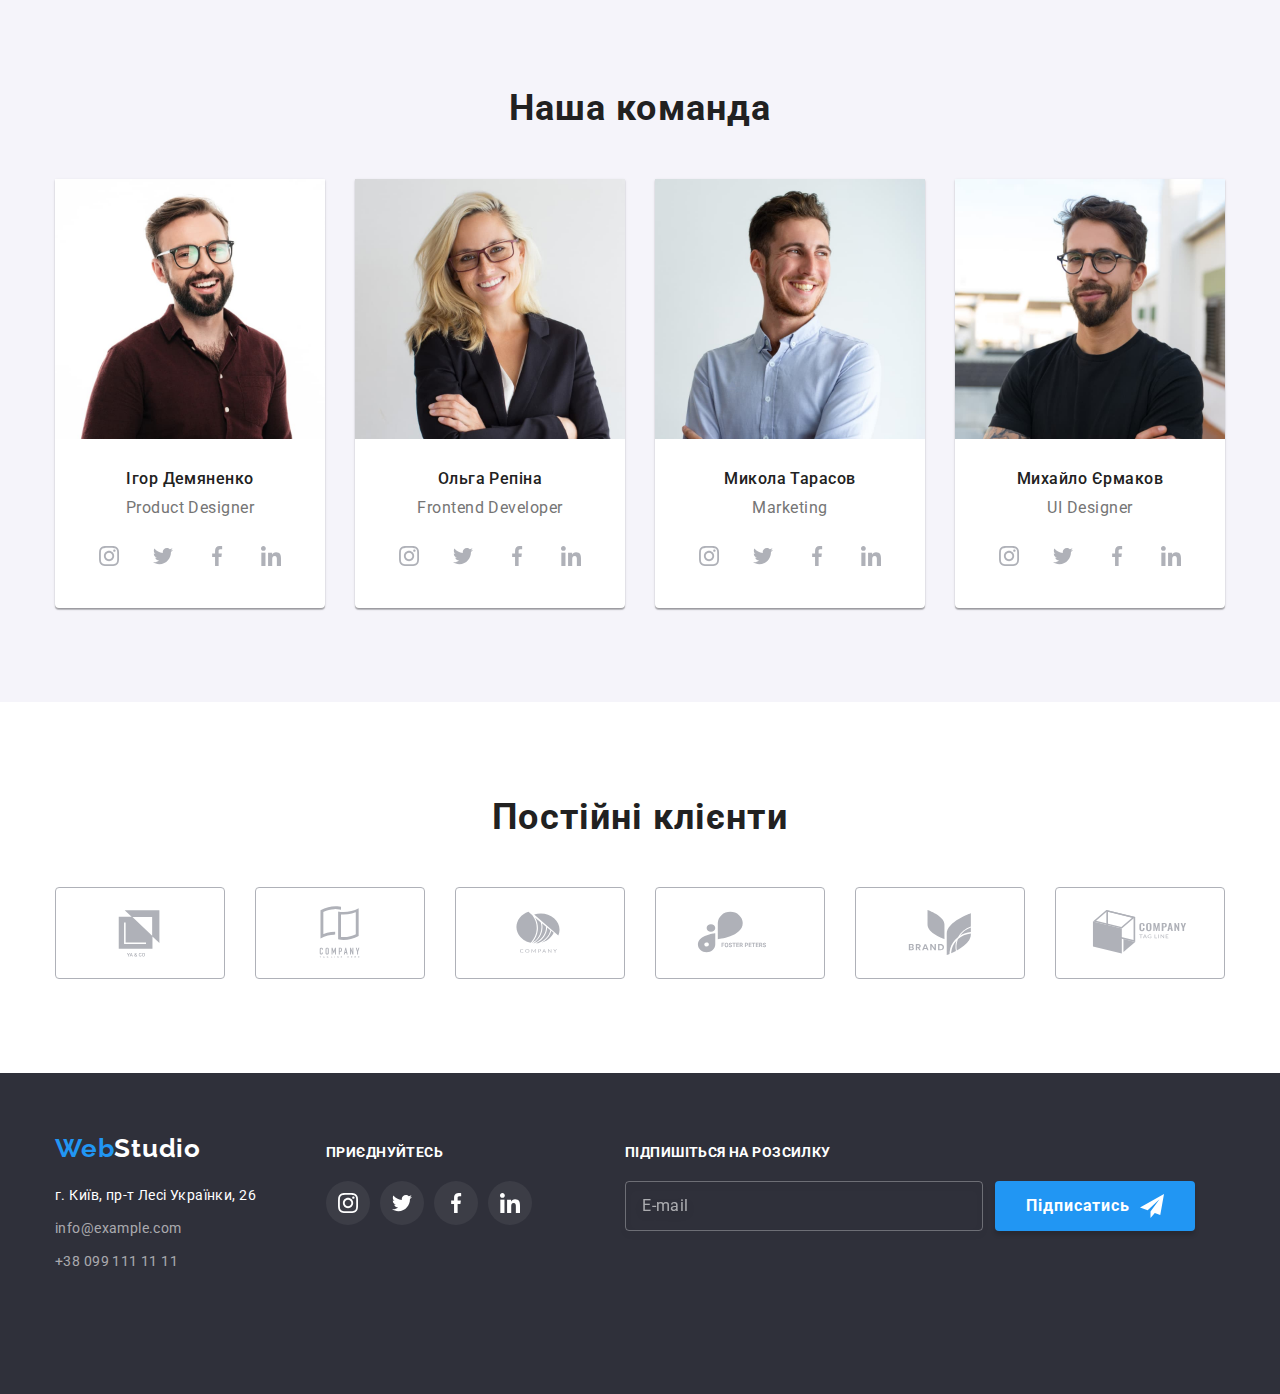
==== commit b1bb51c6: "test1" ====
--- a/index.html
+++ b/index.html
@@ -17,7 +17,7 @@
 
 <body>
     <!--Header-->
-    <!--<header class="header">
+    <header class="header">
         <div class="container">
             <a class="logo link" href="">Web<span class="logo-span link">Studio</span></a>
             <nav class="nav">
@@ -38,13 +38,70 @@
                 <li class="contact-list__item">
                     <a class="contact-list__contacts link" href="tel:+380961111111">
                         <svg class="contact-list__icon" width="10" height="16">
-                        <use href="./images/symbol-defs.svg#icon-smartphone"></use>
+                            <use href="./images/symbol-defs.svg#icon-smartphone"></use>
                         </svg>+38 096 111 11 11
                     </a>
                 </li>
             </ul>
+            <button type="button" class="menu-open-button">
+                <svg width="40" height="40">
+                    <use href="./images/symbol-defs.svg#menu-icon">
+                    </use>
+                </svg>
+            </button>
         </div>
-    </header>-->
+        <div class="mob-menu is-hidden">
+            <div class="mob-container">
+                <button type="button" class="menu-close-button">
+                    <svg class="menu-close-icon" width="20" height="20">
+                        <use href="./images/symbol-defs.svg#icon-close">
+                        </use>
+                    </svg>
+                </button>
+                <nav class="mob-navigation">
+                    <ul class="mob-navigate-list list">
+                        <li class="mob-navigate-item">
+                            <a class="mob-studio mob-nav-buttons" href="./index.html">Студія</a>
+                        </li>
+                        <li class="mob-navigate-item">
+                            <a class="mob-nav-buttons" href="./portfolio.html">Портфоліо</a>
+                        </li>
+                        <li class="mob-navigate-item">
+                            <a class="mob-nav-buttons" href="">Контакти</a>
+                        </li>
+                    </ul>
+                </nav>
+                <div class="mob-menu-bottom">
+                    <ul class="mob-contact-list">
+                        <li class="mob-contact-tel">
+                            <a class="mob-tel" href="tel:+380961111111">
+                                +38 096 111 11 11
+                            </a>
+                        </li>
+                        <li class="mob-contact-gmail">
+                            <a class="mob-gmail" href="mailto:info@devstudio.com">
+                                info@devstudio.com
+                            </a>
+                        </li>
+                    </ul>
+                    <ul class="mob-soc-list">
+                        <li class="mob-soc-item">
+                            <a href="" class="mob-soc-link">Instagram</a>
+                        </li>
+                        <li class="mob-soc-item">
+                            <a href="" class="mob-soc-link">Twitter</a>
+                        </li>
+                        <li class="mob-soc-item">
+                            <a href="" class="mob-soc-link">Facebook</a>
+                        </li>
+                        <li class="mob-soc-item">
+                            <a href="" class="mob-soc-link">Linkedin</a>
+                        </li>
+                    </ul>
+                </div>
+            </div>
+        </div>
+    </header>
     <main>
         <!--Head-->
         <section class="hero">
@@ -101,7 +158,7 @@
             </div>
         </section>
         <!--Our-Work-->
-        <!--<section class="work section">
+        <section class="work section">
             <div class="container">
                 <h2 class="work__title">Чим ми займаємось</h2>
                 <ul class="work__list list">
@@ -125,7 +182,7 @@
                     </li>
                 </ul>
             </div>
-        </section>-->
+        </section>
         <!--Our-Team-->
         <section class="team section">
             <div class="container">
@@ -463,6 +520,7 @@
             </form>
         </div>
     </div>
+    <script src="./js/mobile-menu.js"></script>
     <script src="./js/modal.js">
     </script>
 </body>
--- a/css/main.min.css
+++ b/css/main.min.css
@@ -1 +1 @@
-:root{--main-bg-color: #FFFFFF;--main-text-color: #212121;--main-active-color: #2196F3;--white-bg-txt: #FFFFFF;--typical-margin: 94px;--default-font-size: 14px}body{min-width:320px;font-size:var(--default-font-size);color:var(--main-text-color);background-color:var(--main-bg-color)}body{font-family:"Roboto",sans-serif;color:#212121}.list{list-style:none}.link{text-decoration:none}p,h1,h2,h3,h4,h5,h6{margin:0}ul,ol{margin:0;padding-left:0}button{cursor:pointer}img{display:block;min-width:100%;height:auto;width:100%}.container{margin:0 auto;padding-left:15px;padding-right:15px}@media screen and (min-width: 480px){.container{width:480px}}@media screen and (min-width: 768px){.container{width:768px}}@media screen and (min-width: 1200px){.container{width:1200px}}.section{padding-top:60px;padding-bottom:60px}@media screen and (min-width: 1200px){.section{padding-top:94px;padding-bottom:94px}}.visually-hidden{clip:rect(0 0 0 0);clip-path:inset(50%);height:1px;overflow:hidden;position:absolute;white-space:nowrap;width:1px}.header{background-color:var(--white-bg-txt);padding-top:24px;padding-bottom:24px;border-bottom:1px solid #ececec}.header .container{display:flex;align-items:center}.logo{color:var(--main-active-color);margin-right:93px}.logo-span{color:#000}.logo,.logo-span{font-family:"Raleway";font-weight:700;font-size:26px;line-height:1.1924;letter-spacing:.03em}.nav__list{display:flex;align-items:center;padding:0}.nav__link{color:var(--main-text-color);font-weight:500;font-size:14px;line-height:1.1426;letter-spacing:.02em;display:flex;margin-right:50px;transition-property:color;transition-duration:250ms;transition-timing-function:cubic-bezier(0.4, 0, 0.2, 1);position:relative}.nav-studio,.nav-portfolio{color:#2196f3}.nav-studio::after,.nav-portfolio::after{content:"";width:100%;height:4px;background-color:#2196f3;border-radius:2px;position:absolute;bottom:-32px}.contact-list{display:flex;margin-left:auto;align-items:center;padding:0}.contact-list__contacts{font-style:normal;font-weight:500;font-size:14px;line-height:1.14;letter-spacing:.02em;color:#757575;display:flex;align-items:center;transition-property:color;transition-duration:250ms;transition-timing-function:cubic-bezier(0.4, 0, 0.2, 1)}.contact-list__icon{margin-right:10px;transition-duration:250ms;transition-timing-function:cubic-bezier(0.4, 0, 0.2, 1)}.contact-list__contacts:hover,.contact-list__contacts:focus{color:var(--main-active-color)}.contact-list__contacts:hover .contact-list__icon,.contact-list__contacts:focus .contact-list__icon{fill:var(--main-active-color)}.header-email{margin-right:50px}.hero .container{background-image:linear-gradient(rgba(47, 48, 58, 0.4), rgba(47, 48, 58, 0.4)),url(../images/background-img.jpg);background-repeat:no-repeat;background-position:center;background-size:cover;min-height:400px;margin:0 auto;display:flex;flex-direction:column;align-items:center;padding-top:118px;padding-bottom:118px}@media screen and (min-width: 480px){.hero .container{width:480px}}@media screen and (min-width: 768px){.hero .container{width:768px}}@media screen and (min-width: 1200px){.hero .container{width:1200px}}.hero__title{font-style:normal;font-weight:900;font-size:26px;line-height:1.6153;color:var(--white-bg-txt);text-align:center;letter-spacing:.06em;text-transform:uppercase;margin-bottom:30px}@media screen and (min-width: 1200px){.hero__title{font-size:44px;line-height:1.3636}}.hero__button{font-family:"Roboto",sans-serif;width:200px;height:50px;background:var(--main-active-color);border:none;font-weight:700;font-size:16px;line-height:1.87;letter-spacing:.06em;color:var(--white-bg-txt);border-radius:4px}.specialisation{padding-bottom:0}.specialisation__list{display:flex;flex-wrap:wrap;gap:30px}.specialisation__item{width:450px}@media screen and (min-width: 768px){.specialisation__item{width:calc((100% - 30px)/2)}}@media screen and (min-width: 1200px){.specialisation__item{width:calc((100% - 90px)/4)}}.specialisation__container{height:120px;background-color:#f5f4fa;border-radius:4px;display:flex;align-items:center;justify-content:center;margin-bottom:30px}.specialisation__title{font-weight:700;font-size:14px;line-height:1.14;letter-spacing:.03em;text-transform:uppercase;text-align:center;margin-bottom:10px}@media screen and (min-width: 768px){.specialisation__title{text-align:unset}}.specialisation__text{font-weight:400;font-size:14px;line-height:1.71;letter-spacing:.03em;color:#757575}.work__list{display:flex;margin-left:-30px}.work__item{flex-basis:calc(33.3333333333% - 30px);margin-left:30px}.work__container{position:relative}.work__container>.work__text{font-weight:700;font-size:14px;line-height:1.142;text-align:center;letter-spacing:.03em;text-transform:uppercase;color:#fff;position:absolute;bottom:0;left:50%;transform:translate(-50%);padding:27px 0;width:100%;background-color:rgba(47,48,58,.8)}.work__title{font-weight:700;font-size:36px;line-height:1.16;text-align:center;letter-spacing:.03em;margin-bottom:50px}.team{background-color:#f5f4fa}.team__title{font-weight:700;font-size:28px;line-height:1.1785;text-align:center;letter-spacing:.03em;margin-bottom:30px}@media screen and (min-width: 1200px){.team__title{font-size:36px;line-height:1.1666;margin-bottom:50px}}.team__list{display:flex;flex-wrap:wrap;gap:30px}.person{background-color:var(--white-bg-txt);box-shadow:0px 1px 3px rgba(0,0,0,.12),0px 1px 1px rgba(0,0,0,.14),0px 2px 1px rgba(0,0,0,.2);border-radius:0px 0px 4px 4px;width:450px}@media screen and (min-width: 768px){.person{width:calc((100% - 30px)/2)}}@media screen and (min-width: 1200px){.person{width:calc((100% - 90px)/4)}}.person__text{padding-top:30px;padding-bottom:30px}.person__name{font-weight:500;font-size:16px;line-height:1.19;text-align:center;letter-spacing:.03em;margin-bottom:10px}.person__position{font-weight:400;font-size:16px;line-height:1.19;text-align:center;letter-spacing:.03em;color:#757575;margin-bottom:16px}.social-list{display:flex;justify-content:center}.social-list__item{width:44px;height:44px;margin-right:10px}.social-list__item:last-child{margin-right:0}.social-list__link{width:100%;height:100%;border-radius:50%;display:flex;align-items:center;justify-content:center;background-color:#fff;fill:#afb1b8;transition-property:background-color;transition-duration:250ms;transition-timing-function:cubic-bezier(0.4, 0, 0.2, 1)}.social-list__link:hover,.social-list__link:focus{background-color:#2196f3}.social-list__link:hover .social-list__icon,.social-list__link:focus .social-list__icon{fill:#fff}.social-list__icon{transition-property:fill;transition-duration:250ms;transition-timing-function:cubic-bezier(0.4, 0, 0.2, 1)}.client__title{font-weight:700;font-size:28px;line-height:1.1785;text-align:center;letter-spacing:.03em;margin-bottom:30px}@media screen and (min-width: 1200px){.client__title{font-size:36px;line-height:1.1666;margin-bottom:50px}}.client__list{display:flex;flex-wrap:wrap;gap:30px}.client__item{width:calc((100% - 30px)/2)}@media screen and (min-width: 768px){.client__item{width:calc((100% - 60px)/3)}}@media screen and (min-width: 1200px){.client__item{width:calc((100% - 150px)/6)}}.client__link{height:92px;border:1px solid #afb1b8;fill:#afb1b8;border-radius:4px;display:flex;align-items:center;justify-content:center;transition-property:border-color;transition-duration:250ms;transition-timing-function:cubic-bezier(0.4, 0, 0.2, 1)}.client__link:hover,.client__link:focus{border-color:var(--main-active-color)}.client__link:hover .client__icon,.client__link:focus .client__icon{fill:var(--main-active-color)}.client__icon{transition-property:fill;transition-duration:250ms;transition-timing-function:cubic-bezier(0.4, 0, 0.2, 1)}.footer{padding-top:60px;padding-bottom:60px;background-color:#2f303a;display:flex}.footer-company-logo1{color:var(--main-active-color)}.footer-company-logo2{color:var(--white-bg-txt)}.footer-company-logo1,.footer-company-logo2{font-family:"Raleway";font-weight:700;font-size:26px;line-height:1.19;letter-spacing:.03em;display:flex;justify-content:center}.footer-contacts{font-style:normal;font-weight:400;font-size:14px;line-height:1.714;letter-spacing:.03em;color:rgba(255,255,255,.6);display:flex;justify-content:center;transition-property:color;transition-duration:250ms;transition-timing-function:cubic-bezier(0.4, 0, 0.2, 1)}.footer-contacts:hover,.footer-contacts:focus{color:#2196f3}.footer-email{margin-bottom:9px}.location{font-style:normal;color:var(--white-bg-txt);margin-bottom:9px;margin-top:20px;font-weight:400;font-size:14px;line-height:1.714;letter-spacing:.03em;text-align:center}.footer-link-title{font-weight:700;font-size:14px;line-height:1.14;letter-spacing:.03em;text-transform:uppercase;margin-bottom:20px;text-align:center;color:var(--white-bg-txt)}.footer-social-list{display:flex;justify-content:center}.footer-social-item{width:44px;height:44px;margin-right:10px}.footer-social-item:last-child{margin-right:0}.footer-social-link{width:100%;height:100%;border-radius:50%;display:flex;align-items:center;justify-content:center;background-color:rgba(255,255,255,.062745098);fill:#fff;transition-property:background-color;transition-duration:250ms;transition-timing-function:cubic-bezier(0.4, 0, 0.2, 1)}.footer-social-link:hover,.footer-social-link:focus{background-color:#2196f3}.addres-container{margin-bottom:60px}.social-container{padding-top:12px;margin-bottom:60px}.footer-sub-container{padding-top:12px;padding-bottom:32px}.footer-sub-form{display:flex;flex-wrap:wrap;justify-content:center}.footer-sub-title{font-weight:700;font-size:14px;line-height:1.14;letter-spacing:.03em;text-transform:uppercase;color:#fff;margin-bottom:20px;text-align:center}.footer-sub-button{color:#fff;font-weight:700;font-size:16px;line-height:1.88;letter-spacing:.06em;background:#2196f3;box-shadow:0px 4px 4px rgba(0,0,0,.15);border-radius:4px;border:none;width:200px;height:50px;display:flex;align-items:center;justify-content:center;cursor:pointer}.footer-sub-icon{margin-left:10px;fill:#fff}.footer-sub-input{border:1px solid rgba(255,255,255,.3);filter:drop-shadow(0px 4px 4px rgba(0, 0, 0, 0.15));border-radius:4px;color:#fff;width:358px;height:50px;padding-left:16px;background-color:rgba(0,0,0,0);outline:none;margin-bottom:20px}.footer-sub-input:hover,.footer-sub-input:focus{border:1px solid #2196f3}.footer-sub-input:hover::placeholder,.footer-sub-input:focus::placeholder{color:#fff}.footer-sub-input::placeholder{font-weight:400;font-size:16px;line-height:1.25;display:flex;align-items:center;letter-spacing:.03em;color:rgba(255,255,255,.6)}.button{font-family:"Roboto",sans-serif;font-weight:500;font-size:16px;line-height:1.63;letter-spacing:.03em;color:var(--main-text-color);background:#f5f4fa;border:none;border-radius:4px;padding:6px 22px;transition-duration:250ms;transition-timing-function:cubic-bezier(0.4, 0, 0.2, 1)}.button:hover,.button:focus{color:var(--white-bg-txt);background-color:var(--main-active-color);box-shadow:0px 3px 1px rgba(0,0,0,.1),0px 1px 2px rgba(0,0,0,.08),0px 2px 2px rgba(0,0,0,.12)}.site-list,.button-list{display:flex;flex-wrap:wrap}.site-list{margin:-15px}.button-list{justify-content:center;margin-bottom:50px}.button-list .button-item:not(:last-child){margin-right:8px}.site-item{box-sizing:content-box;width:370px;flex-basis:calc(33.3333333333% - 30px);margin:15px;outline:1px solid #eee;transition-property:box-shadow;transition-duration:250ms;transition-timing-function:cubic-bezier(0.4, 0, 0.2, 1)}.site-item:hover,.site-item:focus{box-shadow:0px 1px 1px rgba(0,0,0,.12),0px 4px 4px rgba(0,0,0,.06),1px 4px 6px rgba(0,0,0,.16)}.site-item:hover .site-top-text{transform:translateY(0)}.site-top-wrapper{position:relative;overflow:hidden}.site-top-text{position:absolute;font-weight:400;font-size:18px;letter-spacing:.03em;line-height:1.56;color:#fff;background:rgba(33,150,243,.9);top:0;padding:66px 24px;margin:0;min-height:168px;transform:translateY(100%);transition:transform 250ms linear;transition-timing-function:cubic-bezier(0.4, 0, 0.2, 1)}.project-title{font-weight:700;font-size:18px;line-height:2;letter-spacing:.06em;color:var(--main-text-color);margin-bottom:4px}.project-decription{font-weight:400;font-size:16px;line-height:1.87;letter-spacing:.03em;color:#757575}.project-info{padding:20px 24px}.backdrop{width:100%;height:100%;background-color:rgba(0,0,0,.2);position:fixed;top:0;transition:opacity 300ms,visibility 300ms}.backdrop.is-hidden .modal{transform:translate(-50%, -50%) scale(0);transition:transform 250ms linear}.modal-window{width:528px;height:581px;background-color:#fff;border-radius:4px;box-shadow:0px 1px 3px rgba(0,0,0,.12),0px 1px 1px rgba(0,0,0,.14),0px 2px 1px rgba(0,0,0,.2);position:absolute;top:50%;left:50%;transform:translate(-50%, -50%) scale(1);transition-timing-function:cubic-bezier(0.37, 0.23, 0.94, 0.82);padding:40px}.modal-button{width:30px;height:30px;border:1px solid rgba(0,0,0,.1);background-color:#fff;border-radius:50%;position:absolute;top:8px;right:8px;cursor:pointer;display:flex;align-items:center;justify-content:center;padding:0;transition:fill 250ms cubic-bezier(0.4, 0, 0.2, 1)}.modal-button:hover{fill:#2196f3}.is-hidden{visibility:hidden;opacity:0;pointer-events:none}.modal-title{font-weight:700;font-size:20px;line-height:1.15;text-align:center;letter-spacing:.03em;color:#212121;margin-bottom:12px}.modal-field{margin-bottom:10px}.modal-label{font-weight:400;font-size:12px;line-height:1.1667;letter-spacing:.01em;color:#757575}.modal-input{width:100%;height:40px;border:1px solid rgba(33,33,33,.2);border-radius:4px;padding-left:42px;outline:none;transition:border-color 250ms cubic-bezier(0.4, 0, 0.2, 1);margin-top:4px}.modal-input:hover,.modal-input:focus{border:1px solid #2196f3}.modal-wrap{position:relative}.modal-wrap:hover .modal-icon,.modal-wrap:focus .modal-icon{fill:var(--main-active-color)}.modal-icon{position:absolute;left:15px;top:50%;fill:#212121;transform:translateY(-50%);transition:fill 250ms cubic-bezier(0.4, 0, 0.2, 1)}.user-comment{width:100%;height:120px;border:1px solid rgba(33,33,33,.2);border-radius:4px;resize:none;padding:12px 16px;margin-top:4px;font-weight:400;font-size:14px;line-height:1.667;letter-spacing:.01em;color:rgba(117,117,117,.5);outline:none;transition:border-color 250ms cubic-bezier(0.4, 0, 0.2, 1)}.user-comment::placeholder{font-weight:400;font-size:12px;line-height:1.1667;letter-spacing:.01em;color:rgba(117,117,117,.5)}.user-comment:hover,.user-comment:focus{border:1px solid #2196f3}.check-text{font-weight:400;font-size:14px;line-height:1.714;letter-spacing:.03em;color:#757575;margin-bottom:20px;display:flex;align-items:center;justify-content:center}.check-text::before{content:"";width:15px;height:15px;border:2px solid #212121;border-radius:3px;margin-right:7px;transition:border-color 250ms cubic-bezier(0.4, 0, 0.2, 1)}.modal-checkbox:checked+.check-text::before{background-color:var(--main-active-color);background-image:url(../images/icon-check.svg);border:none;background-repeat:no-repeat;background-position:center}.modal-checkbox:focus+.check-text::before{border-color:var(--main-active-color)}.modal-link{font-weight:400;font-size:14px;line-height:1.714;letter-spacing:.03em;text-decoration-line:underline;color:#2196f3;margin-left:4px}.modal-submit-button{font-family:"Roboto",sans-serif;display:flex;justify-content:center;align-items:center;width:200px;height:50px;padding:0;margin:0 auto;font-weight:700;font-size:16px;line-height:1.88;text-align:center;letter-spacing:.06em;cursor:pointer;border:none;color:#fff;background:#2196f3;border-radius:4px;transition:box-shadow 250ms cubic-bezier(0.4, 0, 0.2, 1);transition:background-color 250ms cubic-bezier(0.4, 0, 0.2, 1)}.modal-submit-button:hover,.modal-submit-button:focus{box-shadow:0px 4px 4px rgba(0,0,0,.15);background-color:#188ce8}/*# sourceMappingURL=main.min.css.map */+:root{--main-bg-color: #FFFFFF;--main-text-color: #212121;--main-active-color: #2196F3;--white-bg-txt: #FFFFFF;--typical-margin: 94px;--default-font-size: 14px}body{min-width:320px;font-size:var(--default-font-size);color:var(--main-text-color);background-color:var(--main-bg-color)}body{font-family:"Roboto",sans-serif;color:#212121}a{text-decoration:none}p,h1,h2,h3,h4,h5,h6{margin:0}ul,ol{margin:0;padding-left:0;list-style:none}button{cursor:pointer}img{display:block;min-width:100%;height:auto;width:100%}.container{margin:0 auto;padding-left:15px;padding-right:15px}@media screen and (min-width: 480px){.container{width:480px}}@media screen and (min-width: 768px){.container{width:768px}}@media screen and (min-width: 1200px){.container{width:1200px}}.section{padding-top:60px;padding-bottom:60px}@media screen and (min-width: 1200px){.section{padding-top:94px;padding-bottom:94px}}.visually-hidden{clip:rect(0 0 0 0);clip-path:inset(50%);height:1px;overflow:hidden;position:absolute;white-space:nowrap;width:1px}.header{background:#fff;padding-top:10px;padding-bottom:10px;border-bottom:1px solid #ececec;position:relative}@media screen and (min-width: 768px){.header{padding-top:21px;padding-bottom:21px}}@media screen and (min-width: 1200px){.header{padding-top:24px;padding-bottom:25px}}.header .container{display:flex;align-items:center}.logo{color:var(--main-active-color);margin-right:93px}.logo-span{color:#000}.logo,.logo-span{font-family:"Raleway";font-weight:700;font-size:26px;line-height:1.1924;letter-spacing:.03em}@media screen and (min-width: 1200px){.logo,.logo-span{font-size:24px;line-height:1.1666}}.nav__list{display:none}@media screen and (min-width: 768px){.nav__list{display:flex;align-items:center;padding:0}}.nav__link{color:var(--main-text-color);font-weight:500;font-size:14px;line-height:1.1426;letter-spacing:.02em;display:flex;margin-right:50px;transition-property:color;transition-duration:250ms;transition-timing-function:cubic-bezier(0.4, 0, 0.2, 1)}.nav-studio,.nav-portfolio{color:#2196f3}.nav-studio::after,.nav-portfolio::after{content:"";width:48px;height:4px;background-color:#2196f3;border-radius:2px;position:absolute;bottom:-32px}@media screen and (min-width: 768px){.nav-studio::after,.nav-portfolio::after{bottom:-1px}}.nav-portfolio::after{width:78px}@media screen and (min-width: 768px){.contact-list{display:flex;flex-direction:column}}@media screen and (min-width: 1200px){.contact-list{flex-direction:unset;margin-left:auto;align-items:center;padding:0}}.contact-list__contacts{display:none}@media screen and (min-width: 768px){.contact-list__contacts{font-weight:500;font-size:12px;line-height:1.16;letter-spacing:.02em;color:#757575;display:flex;align-items:center;transition-property:color;transition-duration:250ms;transition-timing-function:cubic-bezier(0.4, 0, 0.2, 1)}.contact-list__contacts:hover,.contact-list__contacts:focus{color:var(--main-active-color)}.contact-list__contacts:hover .contact-list__icon,.contact-list__contacts:focus .contact-list__icon{fill:var(--main-active-color)}}@media screen and (min-width: 1200px){.contact-list__contacts{font-style:normal;font-size:14px;line-height:1.14;display:flex;align-items:center;margin-bottom:0}}.contact-list__icon{margin-right:10px;transition-duration:250ms;transition-timing-function:cubic-bezier(0.4, 0, 0.2, 1)}@media screen and (min-width: 768px){.contact-list__icon{fill:#757575;cursor:pointer}}@media screen and (min-width: 768px){.header-email{margin-bottom:10px}}@media screen and (min-width: 1200px){.header-email{margin-right:50px;margin-bottom:0}}.mob-container{padding:48px 40px}.mob-menu{position:fixed;top:0;left:0;background-color:#fff;z-index:1;width:100%;height:100%}.mob-menu .mob-container{display:flex;flex-direction:column;justify-content:space-between;height:100%}.menu-open-button{width:40px;height:40px;background:none;border:none;margin-left:auto}@media screen and (min-width: 768px){.menu-open-button{display:none}}.menu-close-button{width:40px;height:40px;background:none;border:none;margin-left:auto;position:absolute;top:10px;right:15px}.menu-close-button:hover{fill:#2196f3}.menu-close-button:focus{fill:#2196f3}.mob-nav-buttons{font-weight:500;font-size:40px;line-height:1.18;letter-spacing:.02em;color:#212121}.mob-nav-buttons:hover{color:#2196f3}.mob-nav-buttons:focus{color:#2196f3}.mob-studio{color:#2196f3}.mob-portfolio{color:#2196f3}.mob-navigate-item:not(:last-child){margin-bottom:32px}.mob-contact-tel{margin-bottom:32px}.mob-tel{font-weight:500;font-size:34px;line-height:1.18;letter-spacing:.02em;color:#2196f3}.mob-contact-gmail{margin-bottom:64px}.mob-gmail{font-weight:500;font-size:24px;line-height:1.16;letter-spacing:.02em;color:#757575}.mob-gmail:hover{color:#2196f3}.mob-gmail:focus{color:#2196f3}.mob-soc-list{display:flex}.mob-soc-item{border-right:1px solid rgba(33,33,33,.2);padding-right:10px;padding-left:10px}.mob-soc-item:first-child{padding-left:0}.mob-soc-item:last-child{border:none}.mob-soc-link{font-weight:500;font-size:18px;line-height:1.22;letter-spacing:.02em;color:#2196f3}.hero .container{background-image:linear-gradient(rgba(47, 48, 58, 0.4), rgba(47, 48, 58, 0.4)),url(../images/background-img.jpg);background-repeat:no-repeat;background-position:center;background-size:cover;max-width:1600px;min-height:400px;margin:0 auto;display:flex;flex-direction:column;align-items:center;padding-top:118px;padding-bottom:118px}@media screen and (min-width: 480px){.hero .container{width:480px}}@media screen and (min-width: 768px){.hero .container{width:768px}}@media screen and (min-width: 1200px){.hero .container{width:1200px;max-width:1600px;padding-top:200px;padding-bottom:200px}}.hero__title{font-style:normal;font-weight:900;font-size:26px;line-height:1.6153;color:var(--white-bg-txt);text-align:center;letter-spacing:.06em;text-transform:uppercase;margin-bottom:30px}@media screen and (min-width: 1200px){.hero__title{font-size:44px;line-height:1.3636}}.hero__button{font-family:"Roboto",sans-serif;width:200px;height:50px;background:var(--main-active-color);border:none;font-weight:700;font-size:16px;line-height:1.87;letter-spacing:.06em;color:var(--white-bg-txt);border-radius:4px}.specialisation__list{display:flex;flex-wrap:wrap;gap:30px}.specialisation__item{width:450px}@media screen and (min-width: 768px){.specialisation__item{width:calc((100% - 30px)/2)}}@media screen and (min-width: 1200px){.specialisation__item{width:calc((100% - 90px)/4)}}.specialisation__container{height:120px;background-color:#f5f4fa;border-radius:4px;display:flex;align-items:center;justify-content:center;margin-bottom:30px}.specialisation__title{font-weight:700;font-size:14px;line-height:1.14;letter-spacing:.03em;text-transform:uppercase;text-align:center;margin-bottom:10px}@media screen and (min-width: 768px){.specialisation__title{text-align:unset}}.specialisation__text{font-weight:400;font-size:14px;line-height:1.71;letter-spacing:.03em;color:#757575}.work{padding-top:0}@media screen and (max-width: 1199px){.work{clip:rect(0 0 0 0);clip-path:inset(50%);height:1px;overflow:hidden;position:absolute;white-space:nowrap;width:1px}}.work__list{display:flex;margin-left:-30px}.work__item{flex-basis:calc(33.3333333333% - 30px);margin-left:30px}.work__container{position:relative}.work__container>.work__text{font-weight:700;font-size:14px;line-height:1.142;text-align:center;letter-spacing:.03em;text-transform:uppercase;color:#fff;position:absolute;bottom:0;left:50%;transform:translate(-50%);padding:27px 0;width:100%;background-color:rgba(47,48,58,.8)}.work__title{font-weight:700;font-size:36px;line-height:1.16;text-align:center;letter-spacing:.03em;margin-bottom:50px}.team{background-color:#f5f4fa}.team__title{font-weight:700;font-size:28px;line-height:1.1785;text-align:center;letter-spacing:.03em;margin-bottom:30px}@media screen and (min-width: 1200px){.team__title{font-size:36px;line-height:1.1666;margin-bottom:50px}}.team__list{display:flex;flex-wrap:wrap;gap:30px}.person{background-color:var(--white-bg-txt);box-shadow:0px 1px 3px rgba(0,0,0,.12),0px 1px 1px rgba(0,0,0,.14),0px 2px 1px rgba(0,0,0,.2);border-radius:0px 0px 4px 4px;width:450px}@media screen and (min-width: 768px){.person{width:calc((100% - 30px)/2)}}@media screen and (min-width: 1200px){.person{width:calc((100% - 90px)/4)}}.person__text{padding-top:30px;padding-bottom:30px}.person__name{font-weight:500;font-size:16px;line-height:1.19;text-align:center;letter-spacing:.03em;margin-bottom:10px}.person__position{font-weight:400;font-size:16px;line-height:1.19;text-align:center;letter-spacing:.03em;color:#757575;margin-bottom:16px}.social-list{display:flex;justify-content:center}.social-list__item{width:44px;height:44px;margin-right:10px}.social-list__item:last-child{margin-right:0}.social-list__link{width:100%;height:100%;border-radius:50%;display:flex;align-items:center;justify-content:center;background-color:#fff;fill:#afb1b8;transition-property:background-color;transition-duration:250ms;transition-timing-function:cubic-bezier(0.4, 0, 0.2, 1)}.social-list__link:hover,.social-list__link:focus{background-color:#2196f3}.social-list__link:hover .social-list__icon,.social-list__link:focus .social-list__icon{fill:#fff}.social-list__icon{transition-property:fill;transition-duration:250ms;transition-timing-function:cubic-bezier(0.4, 0, 0.2, 1)}.client__title{font-weight:700;font-size:28px;line-height:1.1785;text-align:center;letter-spacing:.03em;margin-bottom:30px}@media screen and (min-width: 1200px){.client__title{font-size:36px;line-height:1.1666;margin-bottom:50px}}.client__list{display:flex;flex-wrap:wrap;gap:30px}.client__item{width:calc((100% - 30px)/2)}@media screen and (min-width: 768px){.client__item{width:calc((100% - 60px)/3)}}@media screen and (min-width: 1200px){.client__item{width:calc((100% - 150px)/6)}}.client__link{height:92px;border:1px solid #afb1b8;fill:#afb1b8;border-radius:4px;display:flex;align-items:center;justify-content:center;transition-property:border-color;transition-duration:250ms;transition-timing-function:cubic-bezier(0.4, 0, 0.2, 1)}.client__link:hover,.client__link:focus{border-color:var(--main-active-color)}.client__link:hover .client__icon,.client__link:focus .client__icon{fill:var(--main-active-color)}.client__icon{transition-property:fill;transition-duration:250ms;transition-timing-function:cubic-bezier(0.4, 0, 0.2, 1)}.footer{padding-top:60px;padding-bottom:60px;background-color:#2f303a}@media screen and (min-width: 768px){.footer .container{display:flex;justify-content:center;flex-wrap:wrap}}@media screen and (min-width: 1200px){.footer .container{justify-content:unset}}.footer-company-logo1{color:var(--main-active-color)}.footer-company-logo2{color:var(--white-bg-txt)}.footer-company-logo1,.footer-company-logo2{font-family:"Raleway";font-weight:700;font-size:24px;line-height:28px;letter-spacing:.03em;display:flex;justify-content:center}@media screen and (min-width: 1200px){.footer-company-logo1,.footer-company-logo2{font-size:26px;line-height:1.19;justify-content:unset}}.footer-contacts{font-style:normal;font-weight:400;font-size:14px;line-height:1.714;letter-spacing:.03em;color:rgba(255,255,255,.6);display:flex;justify-content:center;transition-property:color;transition-duration:250ms;transition-timing-function:cubic-bezier(0.4, 0, 0.2, 1)}@media screen and (min-width: 1200px){.footer-contacts{justify-content:unset}}.footer-contacts:hover,.footer-contacts:focus{color:#2196f3}.footer-email{margin-bottom:9px}.location{font-style:normal;color:var(--white-bg-txt);margin-bottom:9px;margin-top:20px;font-weight:400;font-size:14px;line-height:1.714;letter-spacing:.03em;text-align:center}.footer-link-title{font-weight:700;font-size:14px;line-height:1.14;letter-spacing:.03em;text-transform:uppercase;margin-bottom:20px;text-align:center;color:var(--white-bg-txt)}@media screen and (min-width: 1200px){.footer-link-title{text-align:unset}}.footer-social-list{display:flex;justify-content:center}@media screen and (min-width: 1200px){.footer-social-list{justify-content:unset}}.footer-social-item{width:44px;height:44px;margin-right:10px}.footer-social-item:last-child{margin-right:0}.footer-social-link{width:100%;height:100%;border-radius:50%;display:flex;align-items:center;justify-content:center;background-color:rgba(255,255,255,.062745098);fill:#fff;transition-property:background-color;transition-duration:250ms;transition-timing-function:cubic-bezier(0.4, 0, 0.2, 1)}.footer-social-link:hover,.footer-social-link:focus{background-color:#2196f3}.addres-container{margin-bottom:60px}@media screen and (min-width: 768px){.addres-container{margin-right:165px}}@media screen and (min-width: 1200px){.addres-container{margin-right:70px}}.social-container{padding-top:12px;margin-bottom:60px}@media screen and (min-width: 1200px){.social-container{margin-right:93px}}.footer-sub-container{padding-top:12px;padding-bottom:32px}.footer-sub-form{display:flex;justify-content:center;align-items:center;flex-direction:column}@media screen and (min-width: 1200px){.footer-sub-form{flex-direction:unset;align-items:unset}}.footer-sub-title{font-weight:700;font-size:14px;line-height:1.14;letter-spacing:.03em;text-transform:uppercase;color:#fff;margin-bottom:20px;text-align:center}@media screen and (min-width: 1200px){.footer-sub-title{text-align:unset}}.footer-sub-button{color:#fff;font-weight:700;font-size:16px;line-height:1.88;letter-spacing:.06em;background:#2196f3;box-shadow:0px 4px 4px rgba(0,0,0,.15);border-radius:4px;border:none;width:200px;height:50px;display:flex;align-items:center;justify-content:center;cursor:pointer}.footer-sub-icon{margin-left:10px;fill:#fff}.footer-sub-input{border:1px solid rgba(255,255,255,.3);filter:drop-shadow(0px 4px 4px rgba(0, 0, 0, 0.15));border-radius:4px;color:#fff;width:450px;height:50px;padding-left:16px;background-color:rgba(0,0,0,0);outline:none;margin-bottom:20px}@media screen and (min-width: 1200px){.footer-sub-input{width:358px;margin-right:12px}}.footer-sub-input:hover,.footer-sub-input:focus{border:1px solid #2196f3}.footer-sub-input:hover::placeholder,.footer-sub-input:focus::placeholder{color:#fff}.footer-sub-input::placeholder{font-weight:400;font-size:16px;line-height:1.25;display:flex;align-items:center;letter-spacing:.03em;color:rgba(255,255,255,.6)}.button{font-family:"Roboto",sans-serif;font-weight:500;font-size:16px;line-height:1.63;letter-spacing:.03em;color:var(--main-text-color);background:#f5f4fa;border:none;border-radius:4px;padding:6px 22px;transition-duration:250ms;transition-timing-function:cubic-bezier(0.4, 0, 0.2, 1)}.button:hover,.button:focus{color:var(--white-bg-txt);background-color:var(--main-active-color);box-shadow:0px 3px 1px rgba(0,0,0,.1),0px 1px 2px rgba(0,0,0,.08),0px 2px 2px rgba(0,0,0,.12)}.site-list,.button-list{display:flex;flex-wrap:wrap}.site-list{gap:30px}.button-list{margin-bottom:25px}@media screen and (min-width: 768px){.button-list{justify-content:center;margin-bottom:30px}}@media screen and (min-width: 1200px){.button-list{margin-bottom:50px}}.button-item{margin-bottom:15px}@media screen and (min-width: 768px){.button-item{margin-bottom:0}}.button-list .button-item:not(:last-child){margin-right:8px}@media screen and (min-width: 480px){.site-item{box-sizing:content-box;outline:1px solid #eee;transition-property:box-shadow;transition-duration:250ms;transition-timing-function:cubic-bezier(0.4, 0, 0.2, 1)}.site-item:hover,.site-item:focus{box-shadow:0px 1px 1px rgba(0,0,0,.12),0px 4px 4px rgba(0,0,0,.06),1px 4px 6px rgba(0,0,0,.16)}.site-item:hover .site-top-text{transform:translateY(0)}}@media screen and (min-width: 768px){.site-item{width:calc((100% - 30px)/2)}}@media screen and (min-width: 1200px){.site-item{width:calc((100% - 60px)/3)}}.site-img{width:450px}@media screen and (min-width: 768px){.site-img{width:354px}}@media screen and (min-width: 1200px){.site-img{width:370px}}.site-top-wrapper{position:relative;overflow:hidden}.site-top-text{position:absolute;font-weight:400;font-size:18px;letter-spacing:.03em;line-height:1.56;color:#fff;background:rgba(33,150,243,.9);top:0;padding:66px 24px;margin:0;min-height:358px;transform:translateY(100%);transition:transform 250ms linear;transition-timing-function:cubic-bezier(0.4, 0, 0.2, 1)}.project-title{font-weight:700;font-size:18px;line-height:2;letter-spacing:.06em;color:var(--main-text-color);margin-bottom:4px}.project-decription{font-weight:400;font-size:16px;line-height:1.87;letter-spacing:.03em;color:#757575}.project-info{padding:20px 24px}.backdrop{width:100%;height:100%;background-color:rgba(0,0,0,.2);position:fixed;top:0;transition:opacity 300ms,visibility 300ms}.backdrop.is-hidden .modal{transform:translate(-50%, -50%) scale(0);transition:transform 250ms linear}.modal-window{width:528px;height:581px;background-color:#fff;border-radius:4px;box-shadow:0px 1px 3px rgba(0,0,0,.12),0px 1px 1px rgba(0,0,0,.14),0px 2px 1px rgba(0,0,0,.2);position:absolute;top:50%;left:50%;transform:translate(-50%, -50%) scale(1);transition-timing-function:cubic-bezier(0.37, 0.23, 0.94, 0.82);padding:40px}.modal-button{width:30px;height:30px;border:1px solid rgba(0,0,0,.1);background-color:#fff;border-radius:50%;position:absolute;top:8px;right:8px;cursor:pointer;display:flex;align-items:center;justify-content:center;padding:0;transition:fill 250ms cubic-bezier(0.4, 0, 0.2, 1)}.modal-button:hover{fill:#2196f3}.is-hidden{visibility:hidden;opacity:0;pointer-events:none}.modal-title{font-weight:700;font-size:20px;line-height:1.15;text-align:center;letter-spacing:.03em;color:#212121;margin-bottom:12px}.modal-field{margin-bottom:10px}.modal-label{font-weight:400;font-size:12px;line-height:1.1667;letter-spacing:.01em;color:#757575}.modal-input{width:100%;height:40px;border:1px solid rgba(33,33,33,.2);border-radius:4px;padding-left:42px;outline:none;transition:border-color 250ms cubic-bezier(0.4, 0, 0.2, 1);margin-top:4px}.modal-input:hover,.modal-input:focus{border:1px solid #2196f3}.modal-wrap{position:relative}.modal-wrap:hover .modal-icon,.modal-wrap:focus .modal-icon{fill:var(--main-active-color)}.modal-icon{position:absolute;left:15px;top:50%;fill:#212121;transform:translateY(-50%);transition:fill 250ms cubic-bezier(0.4, 0, 0.2, 1)}.user-comment{width:100%;height:120px;border:1px solid rgba(33,33,33,.2);border-radius:4px;resize:none;padding:12px 16px;margin-top:4px;font-weight:400;font-size:14px;line-height:1.667;letter-spacing:.01em;color:rgba(117,117,117,.5);outline:none;transition:border-color 250ms cubic-bezier(0.4, 0, 0.2, 1)}.user-comment::placeholder{font-weight:400;font-size:12px;line-height:1.1667;letter-spacing:.01em;color:rgba(117,117,117,.5)}.user-comment:hover,.user-comment:focus{border:1px solid #2196f3}.check-text{font-weight:400;font-size:14px;line-height:1.714;letter-spacing:.03em;color:#757575;margin-bottom:20px;display:flex;align-items:center;justify-content:center}.check-text::before{content:"";width:15px;height:15px;border:2px solid #212121;border-radius:3px;margin-right:7px;transition:border-color 250ms cubic-bezier(0.4, 0, 0.2, 1)}.modal-checkbox:checked+.check-text::before{background-color:var(--main-active-color);background-image:url(../images/icon-check.svg);border:none;background-repeat:no-repeat;background-position:center}.modal-checkbox:focus+.check-text::before{border-color:var(--main-active-color)}.modal-link{font-weight:400;font-size:14px;line-height:1.714;letter-spacing:.03em;text-decoration-line:underline;color:#2196f3;margin-left:4px}.modal-submit-button{font-family:"Roboto",sans-serif;display:flex;justify-content:center;align-items:center;width:200px;height:50px;padding:0;margin:0 auto;font-weight:700;font-size:16px;line-height:1.88;text-align:center;letter-spacing:.06em;cursor:pointer;border:none;color:#fff;background:#2196f3;border-radius:4px;transition:box-shadow 250ms cubic-bezier(0.4, 0, 0.2, 1);transition:background-color 250ms cubic-bezier(0.4, 0, 0.2, 1)}.modal-submit-button:hover,.modal-submit-button:focus{box-shadow:0px 4px 4px rgba(0,0,0,.15);background-color:#188ce8}/*# sourceMappingURL=main.min.css.map */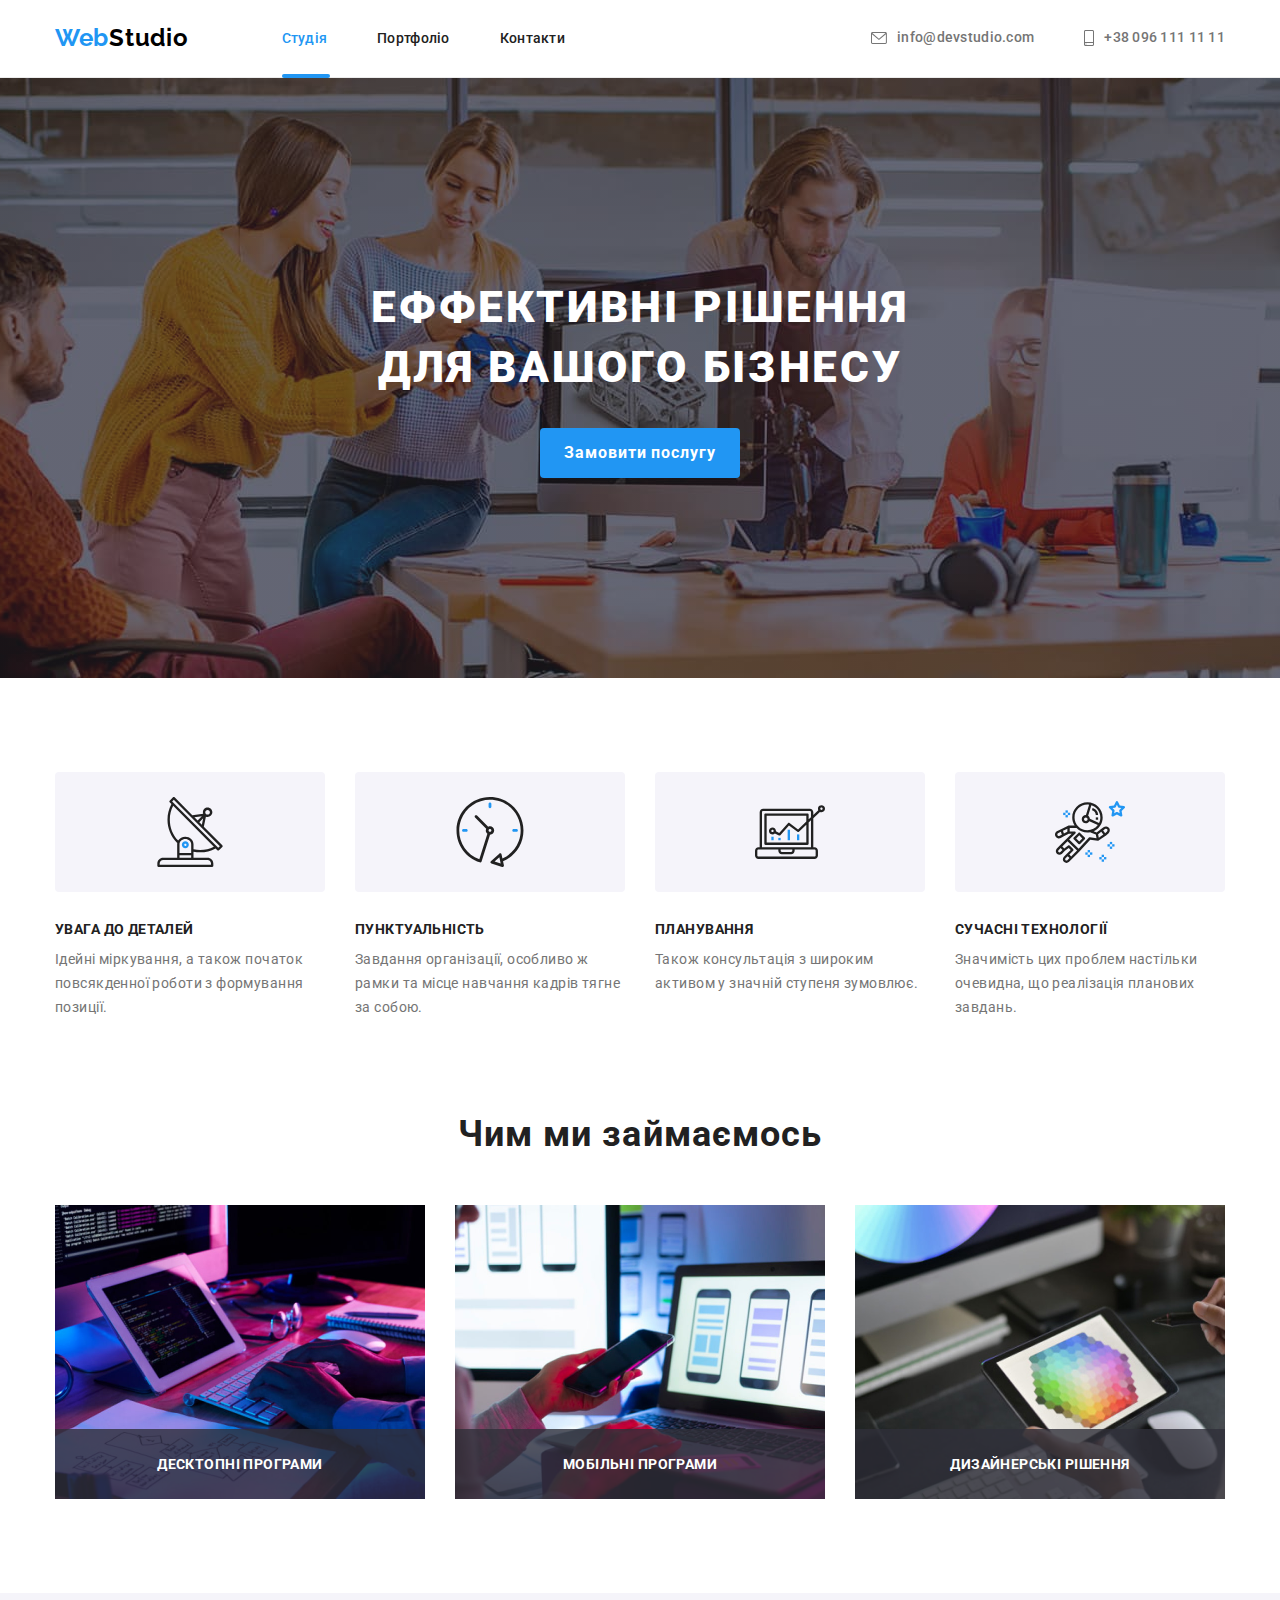
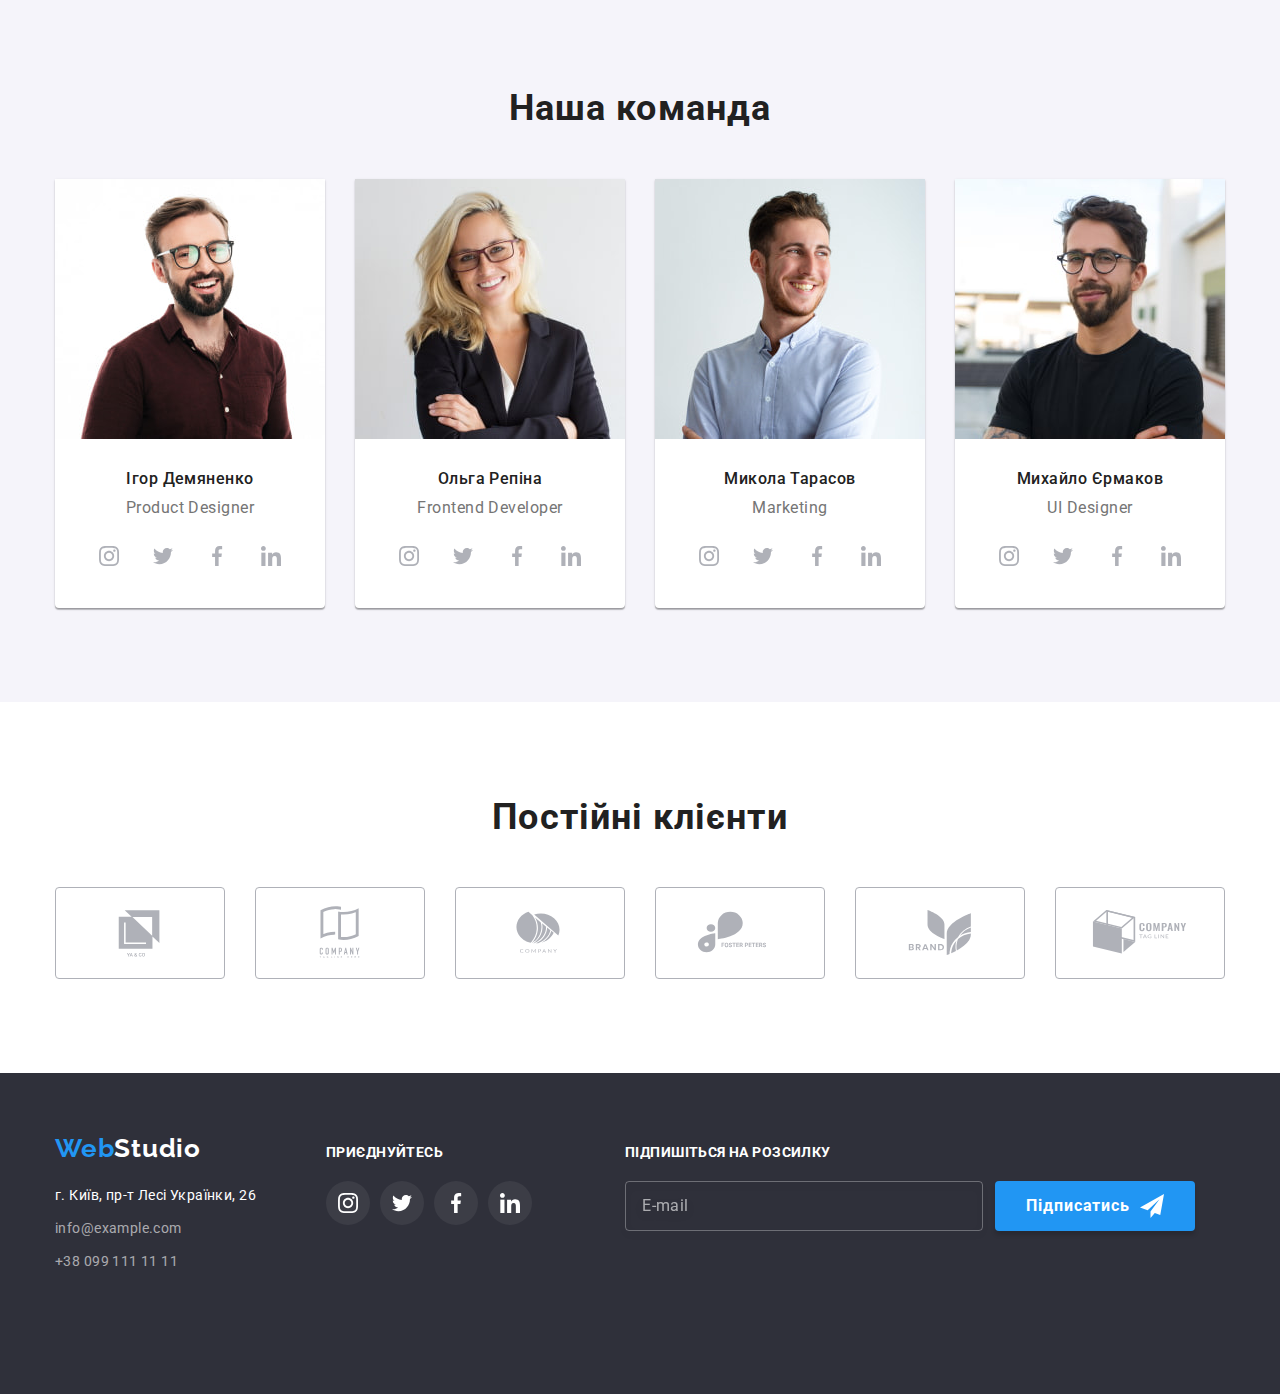
==== commit d974c2c4: "homework-8" ====
--- a/index.html
+++ b/index.html
@@ -164,20 +164,38 @@
                 <ul class="work__list list">
                     <li class="work__item">
                         <div class="work__container">
-                            <img class="work__image" src="images/work-image-1.jpg" width="370" height="294" alt="Пример работы ">
-                            <p class="work__text">Десктопні програми</p>
+                            <picture>
+                                <source srcset="
+                                ./images/deck-adapt/decktop-spec-1.jpg x1,
+                                ./images/deck-adapt/decktop-spec-1@2.jpg 2x,"
+                                media="(min-width: 1200px)">
+                                <img class="work__image" src="images/deck-adapt/decktop-spec-1.jpg" width="370" height="294" alt="Пример работы ">
+                                <p class="work__text">Десктопні програми</p>
+                            </picture>
                         </div>
                     </li>
                     <li class="work__item">
                         <div class="work__container">
-                            <img class="work__image" src="images/work-image-2.jpg" width="370" height="294" alt="Пример работы">
-                            <p class="work__text">Мобільні програми</p>
+                            <picture>
+                                <source srcset="
+                                ./images/deck-adapt/decktop-spec-2.jpg x1,
+                                ./images/deck-adapt/decktop-spec-2@2.jpg 2x,"
+                                media="(min-width: 1200px)">
+                                <img class="work__image" src="images/deck-adapt/decktop-spec-2.jpg" width="370" height="294" alt="Пример работы">
+                                <p class="work__text">Мобільні програми</p>
+                            </picture>
                         </div>
                     </li>
                     <li class="work__item">
                         <div class="work__container">
-                            <img class="work__image" src="images/work-image-3.jpg" width="370" height="294" alt="Пример работы">
-                            <p class="work__text">Дизайнерські рішення</p>
+                            <picture>
+                                <source srcset="
+                                ./images/deck-adapt/decktop-spec-3.jpg x1,
+                                ./images/deck-adapt/decktop-spec-3@2.jpg 2x," 
+                                media="(min-width: 1200px)">
+                                <img class="work__image" src="images/deck-adapt/decktop-spec-3.jpg" width="370" height="294" alt="Пример работы">
+                                <p class="work__text">Дизайнерські рішення</p>
+                            </picture>
                         </div>
                     </li>
                 </ul>
@@ -189,8 +207,22 @@
                 <h2 class="team__title">Наша команда</h2>
                 <ul class="team__list list">
                     <li class="person">
-                        <img class="person__image" src="images/igor.jpg" width="270" height="260"
-                            alt="Фотогрифия усатника команды">
+                        <picture>
+                            <source srcset="
+                            ./images/deck-adapt/decktop-igor.jpg  1x,
+                            ./images/deck-adapt/decktop-igor@2.jpg  2x
+                            " media="(min-width: 1200px)" />
+                            <source srcset="
+                            ./images/tab-adapt/tablet-igor.jpg  1x,
+                            ./images/tab-adapt/tablet-igor@2.jpg  2x
+                            " media="(min-width: 768px)" />
+                            <source srcset="
+                            ./images/mob-adapt/mobile-igor.jpg  1x,
+                            ./images/mob-adapt/mobile-igor@2.jpg  2x
+                            " media="(min-width:480px)" />
+                            <img class="person__image" src="images/mob-adapt/mobile-igor.jpg"
+                             width="270" height="260" alt="Фотогрифия усатника команды">
+                        </picture>
                         <div class="person__text">
                             <h3 class="person__name">Ігор Демяненко</h3>
                             <p class="person__position">Product Designer</p>
@@ -227,8 +259,21 @@
                         </div>
                     </li>
                     <li class="person">
-                        <img class="person__image" src="images/olha.jpg" width="270" height="260"
-                            alt="Фотогрифия усатника команды">
+                        <picture>
+                            <source srcset="
+                            ./images/deck-adapt/decktop-olga.jpg  1x,
+                            ./images/deck-adapt/decktop-olga@2.jpg  2x
+                            " media="(min-width: 1200px)" />
+                            <source srcset="
+                            ./images/tab-adapt/tablet-olga.jpg  1x,
+                            ./images/tab-adapt/tablet-olga@2.jpg  2x
+                            " media="(min-width: 768px)" />
+                            <source srcset="
+                            ./images/mob-adapt/mobile-olga.jpg  1x,
+                            ./images/mob-adapt/mobile-olga@2.jpg  2x
+                            " media="(min-width:480px)" />
+                            <img class="person__image" src="images/mob-adapt/mobile-olga.jpg" width="270" height="260" alt="Фотогрифия усатника команды">
+                        </picture>
                         <div class="person__text">
                             <h3 class="person__name">Ольга Репіна</h3>
                             <p class="person__position">Frontend Developer</p>
@@ -265,8 +310,22 @@
                         </div>
                     </li>
                     <li class="person">
-                        <img class="person__image" src="images/nikolai.jpg" width="270" height="260"
-                            alt="Фотогрифия усатника команды">
+                        <picture>
+                            <source srcset="
+                            ./images/deck-adapt/decktop-niko.jpg  1x,
+                            ./images/deck-adapt/decktop-niko@2.jpg  2x
+                            " media="(min-width: 1200px)" />
+                            <source srcset="
+                            ./images/tab-adapt/tablet-niko.jpg  1x,
+                            ./images/tab-adapt/tablet-niko@2.jpg  2x
+                            " media="(min-width: 768px)" />
+                            <source srcset="
+                            ./images/mob-adapt/mobile-niko.jpg  1x,
+                            ./images/mob-adapt/mobile-niko@2.jpg  2x
+                            " media="(min-width:480px)" />
+                            <img class="person__image" src="images/mob-adapt/mobile-niko.jpg" width="270" height="260"
+                                alt="Фотогрифия усатника команды">
+                        </picture>
                         <div class="person__text">
                             <h3 class="person__name">Микола Тарасов</h3>
                             <p class="person__position">Marketing</p>
@@ -303,8 +362,22 @@
                         </div>
                     </li>
                     <li class="person">
-                        <img class="person__image" src="images/mikhail.jpg" width="270" height="260"
-                            alt="Фотогрифия усатника команды">
+                        <picture>
+                            <source srcset="
+                            ./images/deck-adapt/decktop-mikh.jpg  1x,
+                            ./images/deck-adapt/decktop-mikh@2.jpg  2x
+                            " media="(min-width: 1200px)" />
+                            <source srcset="
+                            ./images/tab-adapt/tablet-mikh.jpg  1x,
+                            ./images/tab-adapt/tablet-mikh@2.jpg  2x
+                            " media="(min-width: 768px)" />
+                            <source srcset="
+                            ./images/mob-adapt/mobile-mikh.jpg  1x,
+                            ./images/mob-adapt/mobile-mikh@2.jpg  2x
+                            " media="(min-width:480px)" />
+                            <img class="person__image" src="images/mob-adapt/mobile-mikh.jpg" width="270" height="260"
+                                alt="Фотогрифия усатника команды">
+                        </picture>
                         <div class="person__text">
                             <h3 class="person__name">Михайло Єрмаков</h3>
                             <p class="person__position">UI Designer</p>
--- a/css/main.min.css
+++ b/css/main.min.css
@@ -1 +1 @@
-:root{--main-bg-color: #FFFFFF;--main-text-color: #212121;--main-active-color: #2196F3;--white-bg-txt: #FFFFFF;--typical-margin: 94px;--default-font-size: 14px}body{min-width:320px;font-size:var(--default-font-size);color:var(--main-text-color);background-color:var(--main-bg-color)}body{font-family:"Roboto",sans-serif;color:#212121}a{text-decoration:none}p,h1,h2,h3,h4,h5,h6{margin:0}ul,ol{margin:0;padding-left:0;list-style:none}button{cursor:pointer}img{display:block;min-width:100%;height:auto;width:100%}.container{margin:0 auto;padding-left:15px;padding-right:15px}@media screen and (min-width: 480px){.container{width:480px}}@media screen and (min-width: 768px){.container{width:768px}}@media screen and (min-width: 1200px){.container{width:1200px}}.section{padding-top:60px;padding-bottom:60px}@media screen and (min-width: 1200px){.section{padding-top:94px;padding-bottom:94px}}.visually-hidden{clip:rect(0 0 0 0);clip-path:inset(50%);height:1px;overflow:hidden;position:absolute;white-space:nowrap;width:1px}.header{background:#fff;padding-top:10px;padding-bottom:10px;border-bottom:1px solid #ececec;position:relative}@media screen and (min-width: 768px){.header{padding-top:21px;padding-bottom:21px}}@media screen and (min-width: 1200px){.header{padding-top:24px;padding-bottom:25px}}.header .container{display:flex;align-items:center}.logo{color:var(--main-active-color);margin-right:93px}.logo-span{color:#000}.logo,.logo-span{font-family:"Raleway";font-weight:700;font-size:26px;line-height:1.1924;letter-spacing:.03em}@media screen and (min-width: 1200px){.logo,.logo-span{font-size:24px;line-height:1.1666}}.nav__list{display:none}@media screen and (min-width: 768px){.nav__list{display:flex;align-items:center;padding:0}}.nav__link{color:var(--main-text-color);font-weight:500;font-size:14px;line-height:1.1426;letter-spacing:.02em;display:flex;margin-right:50px;transition-property:color;transition-duration:250ms;transition-timing-function:cubic-bezier(0.4, 0, 0.2, 1)}.nav-studio,.nav-portfolio{color:#2196f3}.nav-studio::after,.nav-portfolio::after{content:"";width:48px;height:4px;background-color:#2196f3;border-radius:2px;position:absolute;bottom:-32px}@media screen and (min-width: 768px){.nav-studio::after,.nav-portfolio::after{bottom:-1px}}.nav-portfolio::after{width:78px}@media screen and (min-width: 768px){.contact-list{display:flex;flex-direction:column}}@media screen and (min-width: 1200px){.contact-list{flex-direction:unset;margin-left:auto;align-items:center;padding:0}}.contact-list__contacts{display:none}@media screen and (min-width: 768px){.contact-list__contacts{font-weight:500;font-size:12px;line-height:1.16;letter-spacing:.02em;color:#757575;display:flex;align-items:center;transition-property:color;transition-duration:250ms;transition-timing-function:cubic-bezier(0.4, 0, 0.2, 1)}.contact-list__contacts:hover,.contact-list__contacts:focus{color:var(--main-active-color)}.contact-list__contacts:hover .contact-list__icon,.contact-list__contacts:focus .contact-list__icon{fill:var(--main-active-color)}}@media screen and (min-width: 1200px){.contact-list__contacts{font-style:normal;font-size:14px;line-height:1.14;display:flex;align-items:center;margin-bottom:0}}.contact-list__icon{margin-right:10px;transition-duration:250ms;transition-timing-function:cubic-bezier(0.4, 0, 0.2, 1)}@media screen and (min-width: 768px){.contact-list__icon{fill:#757575;cursor:pointer}}@media screen and (min-width: 768px){.header-email{margin-bottom:10px}}@media screen and (min-width: 1200px){.header-email{margin-right:50px;margin-bottom:0}}.mob-container{padding:48px 40px}.mob-menu{position:fixed;top:0;left:0;background-color:#fff;z-index:1;width:100%;height:100%}.mob-menu .mob-container{display:flex;flex-direction:column;justify-content:space-between;height:100%}.menu-open-button{width:40px;height:40px;background:none;border:none;margin-left:auto}@media screen and (min-width: 768px){.menu-open-button{display:none}}.menu-close-button{width:40px;height:40px;background:none;border:none;margin-left:auto;position:absolute;top:10px;right:15px}.menu-close-button:hover{fill:#2196f3}.menu-close-button:focus{fill:#2196f3}.mob-nav-buttons{font-weight:500;font-size:40px;line-height:1.18;letter-spacing:.02em;color:#212121}.mob-nav-buttons:hover{color:#2196f3}.mob-nav-buttons:focus{color:#2196f3}.mob-studio{color:#2196f3}.mob-portfolio{color:#2196f3}.mob-navigate-item:not(:last-child){margin-bottom:32px}.mob-contact-tel{margin-bottom:32px}.mob-tel{font-weight:500;font-size:34px;line-height:1.18;letter-spacing:.02em;color:#2196f3}.mob-contact-gmail{margin-bottom:64px}.mob-gmail{font-weight:500;font-size:24px;line-height:1.16;letter-spacing:.02em;color:#757575}.mob-gmail:hover{color:#2196f3}.mob-gmail:focus{color:#2196f3}.mob-soc-list{display:flex}.mob-soc-item{border-right:1px solid rgba(33,33,33,.2);padding-right:10px;padding-left:10px}.mob-soc-item:first-child{padding-left:0}.mob-soc-item:last-child{border:none}.mob-soc-link{font-weight:500;font-size:18px;line-height:1.22;letter-spacing:.02em;color:#2196f3}.hero .container{background-image:linear-gradient(rgba(47, 48, 58, 0.4), rgba(47, 48, 58, 0.4)),url(../images/background-img.jpg);background-repeat:no-repeat;background-position:center;background-size:cover;max-width:1600px;min-height:400px;margin:0 auto;display:flex;flex-direction:column;align-items:center;padding-top:118px;padding-bottom:118px}@media screen and (min-width: 480px){.hero .container{width:480px}}@media screen and (min-width: 768px){.hero .container{width:768px}}@media screen and (min-width: 1200px){.hero .container{width:1200px;max-width:1600px;padding-top:200px;padding-bottom:200px}}.hero__title{font-style:normal;font-weight:900;font-size:26px;line-height:1.6153;color:var(--white-bg-txt);text-align:center;letter-spacing:.06em;text-transform:uppercase;margin-bottom:30px}@media screen and (min-width: 1200px){.hero__title{font-size:44px;line-height:1.3636}}.hero__button{font-family:"Roboto",sans-serif;width:200px;height:50px;background:var(--main-active-color);border:none;font-weight:700;font-size:16px;line-height:1.87;letter-spacing:.06em;color:var(--white-bg-txt);border-radius:4px}.specialisation__list{display:flex;flex-wrap:wrap;gap:30px}.specialisation__item{width:450px}@media screen and (min-width: 768px){.specialisation__item{width:calc((100% - 30px)/2)}}@media screen and (min-width: 1200px){.specialisation__item{width:calc((100% - 90px)/4)}}.specialisation__container{height:120px;background-color:#f5f4fa;border-radius:4px;display:flex;align-items:center;justify-content:center;margin-bottom:30px}.specialisation__title{font-weight:700;font-size:14px;line-height:1.14;letter-spacing:.03em;text-transform:uppercase;text-align:center;margin-bottom:10px}@media screen and (min-width: 768px){.specialisation__title{text-align:unset}}.specialisation__text{font-weight:400;font-size:14px;line-height:1.71;letter-spacing:.03em;color:#757575}.work{padding-top:0}@media screen and (max-width: 1199px){.work{clip:rect(0 0 0 0);clip-path:inset(50%);height:1px;overflow:hidden;position:absolute;white-space:nowrap;width:1px}}.work__list{display:flex;margin-left:-30px}.work__item{flex-basis:calc(33.3333333333% - 30px);margin-left:30px}.work__container{position:relative}.work__container>.work__text{font-weight:700;font-size:14px;line-height:1.142;text-align:center;letter-spacing:.03em;text-transform:uppercase;color:#fff;position:absolute;bottom:0;left:50%;transform:translate(-50%);padding:27px 0;width:100%;background-color:rgba(47,48,58,.8)}.work__title{font-weight:700;font-size:36px;line-height:1.16;text-align:center;letter-spacing:.03em;margin-bottom:50px}.team{background-color:#f5f4fa}.team__title{font-weight:700;font-size:28px;line-height:1.1785;text-align:center;letter-spacing:.03em;margin-bottom:30px}@media screen and (min-width: 1200px){.team__title{font-size:36px;line-height:1.1666;margin-bottom:50px}}.team__list{display:flex;flex-wrap:wrap;gap:30px}.person{background-color:var(--white-bg-txt);box-shadow:0px 1px 3px rgba(0,0,0,.12),0px 1px 1px rgba(0,0,0,.14),0px 2px 1px rgba(0,0,0,.2);border-radius:0px 0px 4px 4px;width:450px}@media screen and (min-width: 768px){.person{width:calc((100% - 30px)/2)}}@media screen and (min-width: 1200px){.person{width:calc((100% - 90px)/4)}}.person__text{padding-top:30px;padding-bottom:30px}.person__name{font-weight:500;font-size:16px;line-height:1.19;text-align:center;letter-spacing:.03em;margin-bottom:10px}.person__position{font-weight:400;font-size:16px;line-height:1.19;text-align:center;letter-spacing:.03em;color:#757575;margin-bottom:16px}.social-list{display:flex;justify-content:center}.social-list__item{width:44px;height:44px;margin-right:10px}.social-list__item:last-child{margin-right:0}.social-list__link{width:100%;height:100%;border-radius:50%;display:flex;align-items:center;justify-content:center;background-color:#fff;fill:#afb1b8;transition-property:background-color;transition-duration:250ms;transition-timing-function:cubic-bezier(0.4, 0, 0.2, 1)}.social-list__link:hover,.social-list__link:focus{background-color:#2196f3}.social-list__link:hover .social-list__icon,.social-list__link:focus .social-list__icon{fill:#fff}.social-list__icon{transition-property:fill;transition-duration:250ms;transition-timing-function:cubic-bezier(0.4, 0, 0.2, 1)}.client__title{font-weight:700;font-size:28px;line-height:1.1785;text-align:center;letter-spacing:.03em;margin-bottom:30px}@media screen and (min-width: 1200px){.client__title{font-size:36px;line-height:1.1666;margin-bottom:50px}}.client__list{display:flex;flex-wrap:wrap;gap:30px}.client__item{width:calc((100% - 30px)/2)}@media screen and (min-width: 768px){.client__item{width:calc((100% - 60px)/3)}}@media screen and (min-width: 1200px){.client__item{width:calc((100% - 150px)/6)}}.client__link{height:92px;border:1px solid #afb1b8;fill:#afb1b8;border-radius:4px;display:flex;align-items:center;justify-content:center;transition-property:border-color;transition-duration:250ms;transition-timing-function:cubic-bezier(0.4, 0, 0.2, 1)}.client__link:hover,.client__link:focus{border-color:var(--main-active-color)}.client__link:hover .client__icon,.client__link:focus .client__icon{fill:var(--main-active-color)}.client__icon{transition-property:fill;transition-duration:250ms;transition-timing-function:cubic-bezier(0.4, 0, 0.2, 1)}.footer{padding-top:60px;padding-bottom:60px;background-color:#2f303a}@media screen and (min-width: 768px){.footer .container{display:flex;justify-content:center;flex-wrap:wrap}}@media screen and (min-width: 1200px){.footer .container{justify-content:unset}}.footer-company-logo1{color:var(--main-active-color)}.footer-company-logo2{color:var(--white-bg-txt)}.footer-company-logo1,.footer-company-logo2{font-family:"Raleway";font-weight:700;font-size:24px;line-height:28px;letter-spacing:.03em;display:flex;justify-content:center}@media screen and (min-width: 1200px){.footer-company-logo1,.footer-company-logo2{font-size:26px;line-height:1.19;justify-content:unset}}.footer-contacts{font-style:normal;font-weight:400;font-size:14px;line-height:1.714;letter-spacing:.03em;color:rgba(255,255,255,.6);display:flex;justify-content:center;transition-property:color;transition-duration:250ms;transition-timing-function:cubic-bezier(0.4, 0, 0.2, 1)}@media screen and (min-width: 1200px){.footer-contacts{justify-content:unset}}.footer-contacts:hover,.footer-contacts:focus{color:#2196f3}.footer-email{margin-bottom:9px}.location{font-style:normal;color:var(--white-bg-txt);margin-bottom:9px;margin-top:20px;font-weight:400;font-size:14px;line-height:1.714;letter-spacing:.03em;text-align:center}.footer-link-title{font-weight:700;font-size:14px;line-height:1.14;letter-spacing:.03em;text-transform:uppercase;margin-bottom:20px;text-align:center;color:var(--white-bg-txt)}@media screen and (min-width: 1200px){.footer-link-title{text-align:unset}}.footer-social-list{display:flex;justify-content:center}@media screen and (min-width: 1200px){.footer-social-list{justify-content:unset}}.footer-social-item{width:44px;height:44px;margin-right:10px}.footer-social-item:last-child{margin-right:0}.footer-social-link{width:100%;height:100%;border-radius:50%;display:flex;align-items:center;justify-content:center;background-color:rgba(255,255,255,.062745098);fill:#fff;transition-property:background-color;transition-duration:250ms;transition-timing-function:cubic-bezier(0.4, 0, 0.2, 1)}.footer-social-link:hover,.footer-social-link:focus{background-color:#2196f3}.addres-container{margin-bottom:60px}@media screen and (min-width: 768px){.addres-container{margin-right:165px}}@media screen and (min-width: 1200px){.addres-container{margin-right:70px}}.social-container{padding-top:12px;margin-bottom:60px}@media screen and (min-width: 1200px){.social-container{margin-right:93px}}.footer-sub-container{padding-top:12px;padding-bottom:32px}.footer-sub-form{display:flex;justify-content:center;align-items:center;flex-direction:column}@media screen and (min-width: 1200px){.footer-sub-form{flex-direction:unset;align-items:unset}}.footer-sub-title{font-weight:700;font-size:14px;line-height:1.14;letter-spacing:.03em;text-transform:uppercase;color:#fff;margin-bottom:20px;text-align:center}@media screen and (min-width: 1200px){.footer-sub-title{text-align:unset}}.footer-sub-button{color:#fff;font-weight:700;font-size:16px;line-height:1.88;letter-spacing:.06em;background:#2196f3;box-shadow:0px 4px 4px rgba(0,0,0,.15);border-radius:4px;border:none;width:200px;height:50px;display:flex;align-items:center;justify-content:center;cursor:pointer}.footer-sub-icon{margin-left:10px;fill:#fff}.footer-sub-input{border:1px solid rgba(255,255,255,.3);filter:drop-shadow(0px 4px 4px rgba(0, 0, 0, 0.15));border-radius:4px;color:#fff;width:450px;height:50px;padding-left:16px;background-color:rgba(0,0,0,0);outline:none;margin-bottom:20px}@media screen and (min-width: 1200px){.footer-sub-input{width:358px;margin-right:12px}}.footer-sub-input:hover,.footer-sub-input:focus{border:1px solid #2196f3}.footer-sub-input:hover::placeholder,.footer-sub-input:focus::placeholder{color:#fff}.footer-sub-input::placeholder{font-weight:400;font-size:16px;line-height:1.25;display:flex;align-items:center;letter-spacing:.03em;color:rgba(255,255,255,.6)}.button{font-family:"Roboto",sans-serif;font-weight:500;font-size:16px;line-height:1.63;letter-spacing:.03em;color:var(--main-text-color);background:#f5f4fa;border:none;border-radius:4px;padding:6px 22px;transition-duration:250ms;transition-timing-function:cubic-bezier(0.4, 0, 0.2, 1)}.button:hover,.button:focus{color:var(--white-bg-txt);background-color:var(--main-active-color);box-shadow:0px 3px 1px rgba(0,0,0,.1),0px 1px 2px rgba(0,0,0,.08),0px 2px 2px rgba(0,0,0,.12)}.site-list,.button-list{display:flex;flex-wrap:wrap}.site-list{gap:30px}.button-list{margin-bottom:25px}@media screen and (min-width: 768px){.button-list{justify-content:center;margin-bottom:30px}}@media screen and (min-width: 1200px){.button-list{margin-bottom:50px}}.button-item{margin-bottom:15px}@media screen and (min-width: 768px){.button-item{margin-bottom:0}}.button-list .button-item:not(:last-child){margin-right:8px}@media screen and (min-width: 480px){.site-item{box-sizing:content-box;outline:1px solid #eee;transition-property:box-shadow;transition-duration:250ms;transition-timing-function:cubic-bezier(0.4, 0, 0.2, 1)}.site-item:hover,.site-item:focus{box-shadow:0px 1px 1px rgba(0,0,0,.12),0px 4px 4px rgba(0,0,0,.06),1px 4px 6px rgba(0,0,0,.16)}.site-item:hover .site-top-text{transform:translateY(0)}}@media screen and (min-width: 768px){.site-item{width:calc((100% - 30px)/2)}}@media screen and (min-width: 1200px){.site-item{width:calc((100% - 60px)/3)}}.site-img{width:450px}@media screen and (min-width: 768px){.site-img{width:354px}}@media screen and (min-width: 1200px){.site-img{width:370px}}.site-top-wrapper{position:relative;overflow:hidden}.site-top-text{position:absolute;font-weight:400;font-size:18px;letter-spacing:.03em;line-height:1.56;color:#fff;background:rgba(33,150,243,.9);top:0;padding:66px 24px;margin:0;min-height:358px;transform:translateY(100%);transition:transform 250ms linear;transition-timing-function:cubic-bezier(0.4, 0, 0.2, 1)}.project-title{font-weight:700;font-size:18px;line-height:2;letter-spacing:.06em;color:var(--main-text-color);margin-bottom:4px}.project-decription{font-weight:400;font-size:16px;line-height:1.87;letter-spacing:.03em;color:#757575}.project-info{padding:20px 24px}.backdrop{width:100%;height:100%;background-color:rgba(0,0,0,.2);position:fixed;top:0;transition:opacity 300ms,visibility 300ms}.backdrop.is-hidden .modal{transform:translate(-50%, -50%) scale(0);transition:transform 250ms linear}.modal-window{width:528px;height:581px;background-color:#fff;border-radius:4px;box-shadow:0px 1px 3px rgba(0,0,0,.12),0px 1px 1px rgba(0,0,0,.14),0px 2px 1px rgba(0,0,0,.2);position:absolute;top:50%;left:50%;transform:translate(-50%, -50%) scale(1);transition-timing-function:cubic-bezier(0.37, 0.23, 0.94, 0.82);padding:40px}.modal-button{width:30px;height:30px;border:1px solid rgba(0,0,0,.1);background-color:#fff;border-radius:50%;position:absolute;top:8px;right:8px;cursor:pointer;display:flex;align-items:center;justify-content:center;padding:0;transition:fill 250ms cubic-bezier(0.4, 0, 0.2, 1)}.modal-button:hover{fill:#2196f3}.is-hidden{visibility:hidden;opacity:0;pointer-events:none}.modal-title{font-weight:700;font-size:20px;line-height:1.15;text-align:center;letter-spacing:.03em;color:#212121;margin-bottom:12px}.modal-field{margin-bottom:10px}.modal-label{font-weight:400;font-size:12px;line-height:1.1667;letter-spacing:.01em;color:#757575}.modal-input{width:100%;height:40px;border:1px solid rgba(33,33,33,.2);border-radius:4px;padding-left:42px;outline:none;transition:border-color 250ms cubic-bezier(0.4, 0, 0.2, 1);margin-top:4px}.modal-input:hover,.modal-input:focus{border:1px solid #2196f3}.modal-wrap{position:relative}.modal-wrap:hover .modal-icon,.modal-wrap:focus .modal-icon{fill:var(--main-active-color)}.modal-icon{position:absolute;left:15px;top:50%;fill:#212121;transform:translateY(-50%);transition:fill 250ms cubic-bezier(0.4, 0, 0.2, 1)}.user-comment{width:100%;height:120px;border:1px solid rgba(33,33,33,.2);border-radius:4px;resize:none;padding:12px 16px;margin-top:4px;font-weight:400;font-size:14px;line-height:1.667;letter-spacing:.01em;color:rgba(117,117,117,.5);outline:none;transition:border-color 250ms cubic-bezier(0.4, 0, 0.2, 1)}.user-comment::placeholder{font-weight:400;font-size:12px;line-height:1.1667;letter-spacing:.01em;color:rgba(117,117,117,.5)}.user-comment:hover,.user-comment:focus{border:1px solid #2196f3}.check-text{font-weight:400;font-size:14px;line-height:1.714;letter-spacing:.03em;color:#757575;margin-bottom:20px;display:flex;align-items:center;justify-content:center}.check-text::before{content:"";width:15px;height:15px;border:2px solid #212121;border-radius:3px;margin-right:7px;transition:border-color 250ms cubic-bezier(0.4, 0, 0.2, 1)}.modal-checkbox:checked+.check-text::before{background-color:var(--main-active-color);background-image:url(../images/icon-check.svg);border:none;background-repeat:no-repeat;background-position:center}.modal-checkbox:focus+.check-text::before{border-color:var(--main-active-color)}.modal-link{font-weight:400;font-size:14px;line-height:1.714;letter-spacing:.03em;text-decoration-line:underline;color:#2196f3;margin-left:4px}.modal-submit-button{font-family:"Roboto",sans-serif;display:flex;justify-content:center;align-items:center;width:200px;height:50px;padding:0;margin:0 auto;font-weight:700;font-size:16px;line-height:1.88;text-align:center;letter-spacing:.06em;cursor:pointer;border:none;color:#fff;background:#2196f3;border-radius:4px;transition:box-shadow 250ms cubic-bezier(0.4, 0, 0.2, 1);transition:background-color 250ms cubic-bezier(0.4, 0, 0.2, 1)}.modal-submit-button:hover,.modal-submit-button:focus{box-shadow:0px 4px 4px rgba(0,0,0,.15);background-color:#188ce8}/*# sourceMappingURL=main.min.css.map */+:root{--main-bg-color: #FFFFFF;--main-text-color: #212121;--main-active-color: #2196F3;--white-bg-txt: #FFFFFF;--typical-margin: 94px;--default-font-size: 14px}body{min-width:320px;font-size:var(--default-font-size);color:var(--main-text-color);background-color:var(--main-bg-color)}body{font-family:"Roboto",sans-serif;color:#212121}a{text-decoration:none}p,h1,h2,h3,h4,h5,h6{margin:0}ul,ol{margin:0;padding-left:0;list-style:none}button{cursor:pointer}img{display:block;min-width:100%;height:auto;width:100%}.container{margin:0 auto;padding-left:15px;padding-right:15px}@media screen and (min-width: 480px){.container{width:480px}}@media screen and (min-width: 768px){.container{width:768px}}@media screen and (min-width: 1200px){.container{width:1200px}}.section{padding-top:60px;padding-bottom:60px}@media screen and (min-width: 1200px){.section{padding-top:94px;padding-bottom:94px}}.visually-hidden{clip:rect(0 0 0 0);clip-path:inset(50%);height:1px;overflow:hidden;position:absolute;white-space:nowrap;width:1px}.header{background:#fff;padding-top:10px;padding-bottom:10px;border-bottom:1px solid #ececec;position:relative}@media screen and (min-width: 768px){.header{padding-top:21px;padding-bottom:21px}}@media screen and (min-width: 1200px){.header{padding-top:24px;padding-bottom:25px}}.header .container{display:flex;align-items:center}.logo{color:var(--main-active-color);margin-right:93px}.logo-span{color:#000}.logo,.logo-span{font-family:"Raleway";font-weight:700;font-size:26px;line-height:1.1924;letter-spacing:.03em}@media screen and (min-width: 1200px){.logo,.logo-span{font-size:24px;line-height:1.1666}}.nav__list{display:none}@media screen and (min-width: 768px){.nav__list{display:flex;align-items:center;padding:0}}.nav__link{color:var(--main-text-color);font-weight:500;font-size:14px;line-height:1.1426;letter-spacing:.02em;display:flex;margin-right:50px;transition-property:color;transition-duration:250ms;transition-timing-function:cubic-bezier(0.4, 0, 0.2, 1)}.nav-studio,.nav-portfolio{color:#2196f3}.nav-studio::after,.nav-portfolio::after{content:"";width:48px;height:4px;background-color:#2196f3;border-radius:2px;position:absolute;bottom:-32px}@media screen and (min-width: 768px){.nav-studio::after,.nav-portfolio::after{bottom:-1px}}.nav-portfolio::after{width:78px}@media screen and (min-width: 768px){.contact-list{display:flex;flex-direction:column}}@media screen and (min-width: 1200px){.contact-list{flex-direction:unset;margin-left:auto;align-items:center;padding:0}}.contact-list__contacts{display:none}@media screen and (min-width: 768px){.contact-list__contacts{font-weight:500;font-size:12px;line-height:1.16;letter-spacing:.02em;color:#757575;display:flex;align-items:center;transition-property:color;transition-duration:250ms;transition-timing-function:cubic-bezier(0.4, 0, 0.2, 1)}.contact-list__contacts:hover,.contact-list__contacts:focus{color:var(--main-active-color)}.contact-list__contacts:hover .contact-list__icon,.contact-list__contacts:focus .contact-list__icon{fill:var(--main-active-color)}}@media screen and (min-width: 1200px){.contact-list__contacts{font-style:normal;font-size:14px;line-height:1.14;display:flex;align-items:center;margin-bottom:0}}.contact-list__icon{margin-right:10px;transition-duration:250ms;transition-timing-function:cubic-bezier(0.4, 0, 0.2, 1)}@media screen and (min-width: 768px){.contact-list__icon{fill:#757575;cursor:pointer}}@media screen and (min-width: 768px){.header-email{margin-bottom:10px}}@media screen and (min-width: 1200px){.header-email{margin-right:50px;margin-bottom:0}}.mob-container{padding:48px 40px}.mob-menu{position:fixed;top:0;left:0;background-color:#fff;z-index:1;width:100%;height:100%}.mob-menu .mob-container{display:flex;flex-direction:column;justify-content:space-between;height:100%}.menu-open-button{width:40px;height:40px;background:none;border:none;margin-left:auto}@media screen and (min-width: 768px){.menu-open-button{display:none}}.menu-close-button{width:40px;height:40px;background:none;border:none;margin-left:auto;position:absolute;top:10px;right:15px}.menu-close-button:hover{fill:#2196f3}.menu-close-button:focus{fill:#2196f3}.mob-nav-buttons{font-weight:500;font-size:40px;line-height:1.18;letter-spacing:.02em;color:#212121}.mob-nav-buttons:hover{color:#2196f3}.mob-nav-buttons:focus{color:#2196f3}.mob-studio{color:#2196f3}.mob-portfolio{color:#2196f3}.mob-navigate-item:not(:last-child){margin-bottom:32px}.mob-contact-tel{margin-bottom:32px}.mob-tel{font-weight:500;font-size:34px;line-height:1.18;letter-spacing:.02em;color:#2196f3}.mob-contact-gmail{margin-bottom:64px}.mob-gmail{font-weight:500;font-size:24px;line-height:1.16;letter-spacing:.02em;color:#757575}.mob-gmail:hover{color:#2196f3}.mob-gmail:focus{color:#2196f3}.mob-soc-list{display:flex}.mob-soc-item{border-right:1px solid rgba(33,33,33,.2);padding-right:10px;padding-left:10px}.mob-soc-item:first-child{padding-left:0}.mob-soc-item:last-child{border:none}.mob-soc-link{font-weight:500;font-size:18px;line-height:1.22;letter-spacing:.02em;color:#2196f3}.hero{background-image:linear-gradient(rgba(47, 48, 58, 0.4), rgba(47, 48, 58, 0.4)),url(/images/mob-adapt/mobile-hero.jpg);background-repeat:no-repeat;background-position:center;background-size:cover;max-width:1600px;margin:0 auto}@media(min-device-pixel-ratio: 2),(-webkit-min-device-pixel-ratio: 2),(min-resolution: 192dpi),(min-resolution: 2dppx){.hero{background-image:linear-gradient(rgba(47, 48, 58, 0.4), rgba(47, 48, 58, 0.4)),url(/images/mob-adapt/mobile-hero@2.jpg)}}@media screen and (min-width: 768px){.hero{background-image:linear-gradient(rgba(47, 48, 58, 0.4), rgba(47, 48, 58, 0.4)),url(/images/tab-adapt/tablet-hero.jpg)}}@media(min-device-pixel-ratio: 2),(-webkit-min-device-pixel-ratio: 2),(min-resolution: 192dpi),(min-resolution: 2dppx){.hero{background-image:linear-gradient(rgba(47, 48, 58, 0.4), rgba(47, 48, 58, 0.4)),url(/images/tab-adapt/tablet-hero@2.jpg)}}@media screen and (min-width: 1200px){.hero{background-image:linear-gradient(rgba(47, 48, 58, 0.4), rgba(47, 48, 58, 0.4)),url(/images/deck-adapt/decktop-hero.jpg)}}@media(min-device-pixel-ratio: 2),(-webkit-min-device-pixel-ratio: 2),(min-resolution: 192dpi),(min-resolution: 2dppx){.hero{background-image:linear-gradient(rgba(47, 48, 58, 0.4), rgba(47, 48, 58, 0.4)),url(/images/deck-adapt/decktop-hero@2.jpg)}}.hero .container{display:flex;flex-direction:column;align-items:center;padding-top:118px;padding-bottom:118px}@media screen and (min-width: 480px){.hero .container{padding:118px 60px}}@media screen and (min-width: 768px){.hero .container{padding:118px 204px}}@media screen and (min-width: 1200px){.hero .container{padding-top:200px;padding-bottom:200px}}.hero__title{font-style:normal;font-weight:900;font-size:26px;line-height:1.6153;color:var(--white-bg-txt);text-align:center;letter-spacing:.06em;text-transform:uppercase;margin-bottom:30px}@media screen and (min-width: 1200px){.hero__title{font-size:44px;line-height:1.3636}}.hero__button{font-family:"Roboto",sans-serif;width:200px;height:50px;background:var(--main-active-color);border:none;font-weight:700;font-size:16px;line-height:1.87;letter-spacing:.06em;color:var(--white-bg-txt);border-radius:4px}.specialisation__list{display:flex;flex-wrap:wrap;gap:30px}.specialisation__item{width:450px}@media screen and (min-width: 768px){.specialisation__item{width:calc((100% - 30px)/2)}}@media screen and (min-width: 1200px){.specialisation__item{width:calc((100% - 90px)/4)}}.specialisation__container{height:120px;background-color:#f5f4fa;border-radius:4px;display:flex;align-items:center;justify-content:center;margin-bottom:30px}.specialisation__title{font-weight:700;font-size:14px;line-height:1.14;letter-spacing:.03em;text-transform:uppercase;text-align:center;margin-bottom:10px}@media screen and (min-width: 768px){.specialisation__title{text-align:unset}}.specialisation__text{font-weight:400;font-size:14px;line-height:1.71;letter-spacing:.03em;color:#757575}.work{padding-top:0}@media screen and (max-width: 1199px){.work{clip:rect(0 0 0 0);clip-path:inset(50%);height:1px;overflow:hidden;position:absolute;white-space:nowrap;width:1px}}.work__list{display:flex;margin-left:-30px}.work__item{flex-basis:calc(33.3333333333% - 30px);margin-left:30px}.work__container{position:relative}.work__container .work__text{font-weight:700;font-size:14px;line-height:1.142;text-align:center;letter-spacing:.03em;text-transform:uppercase;color:#fff;position:absolute;bottom:0;left:50%;transform:translate(-50%);padding:27px 0;width:100%;background-color:rgba(47,48,58,.8)}.work__title{font-weight:700;font-size:36px;line-height:1.16;text-align:center;letter-spacing:.03em;margin-bottom:50px}.team{background-color:#f5f4fa}.team__title{font-weight:700;font-size:28px;line-height:1.1785;text-align:center;letter-spacing:.03em;margin-bottom:30px}@media screen and (min-width: 1200px){.team__title{font-size:36px;line-height:1.1666;margin-bottom:50px}}.team__list{display:flex;flex-wrap:wrap;gap:30px}.person{background-color:var(--white-bg-txt);box-shadow:0px 1px 3px rgba(0,0,0,.12),0px 1px 1px rgba(0,0,0,.14),0px 2px 1px rgba(0,0,0,.2);border-radius:0px 0px 4px 4px;width:450px}@media screen and (min-width: 768px){.person{width:calc((100% - 30px)/2)}}@media screen and (min-width: 1200px){.person{width:calc((100% - 90px)/4)}}.person__text{padding-top:30px;padding-bottom:30px}.person__name{font-weight:500;font-size:16px;line-height:1.19;text-align:center;letter-spacing:.03em;margin-bottom:10px}.person__position{font-weight:400;font-size:16px;line-height:1.19;text-align:center;letter-spacing:.03em;color:#757575;margin-bottom:16px}.social-list{display:flex;justify-content:center}.social-list__item{width:44px;height:44px;margin-right:10px}.social-list__item:last-child{margin-right:0}.social-list__link{width:100%;height:100%;border-radius:50%;display:flex;align-items:center;justify-content:center;background-color:#fff;fill:#afb1b8;transition-property:background-color;transition-duration:250ms;transition-timing-function:cubic-bezier(0.4, 0, 0.2, 1)}.social-list__link:hover,.social-list__link:focus{background-color:#2196f3}.social-list__link:hover .social-list__icon,.social-list__link:focus .social-list__icon{fill:#fff}.social-list__icon{transition-property:fill;transition-duration:250ms;transition-timing-function:cubic-bezier(0.4, 0, 0.2, 1)}.client__title{font-weight:700;font-size:28px;line-height:1.1785;text-align:center;letter-spacing:.03em;margin-bottom:30px}@media screen and (min-width: 1200px){.client__title{font-size:36px;line-height:1.1666;margin-bottom:50px}}.client__list{display:flex;flex-wrap:wrap;gap:30px}.client__item{width:calc((100% - 30px)/2)}@media screen and (min-width: 768px){.client__item{width:calc((100% - 60px)/3)}}@media screen and (min-width: 1200px){.client__item{width:calc((100% - 150px)/6)}}.client__link{height:92px;border:1px solid #afb1b8;fill:#afb1b8;border-radius:4px;display:flex;align-items:center;justify-content:center;transition-property:border-color;transition-duration:250ms;transition-timing-function:cubic-bezier(0.4, 0, 0.2, 1)}.client__link:hover,.client__link:focus{border-color:var(--main-active-color)}.client__link:hover .client__icon,.client__link:focus .client__icon{fill:var(--main-active-color)}.client__icon{transition-property:fill;transition-duration:250ms;transition-timing-function:cubic-bezier(0.4, 0, 0.2, 1)}.footer{padding-top:60px;padding-bottom:60px;background-color:#2f303a}@media screen and (min-width: 768px){.footer .container{display:flex;justify-content:center;flex-wrap:wrap}}@media screen and (min-width: 1200px){.footer .container{justify-content:unset}}.footer-company-logo1{color:var(--main-active-color)}.footer-company-logo2{color:var(--white-bg-txt)}.footer-company-logo1,.footer-company-logo2{font-family:"Raleway";font-weight:700;font-size:24px;line-height:28px;letter-spacing:.03em;display:flex;justify-content:center}@media screen and (min-width: 1200px){.footer-company-logo1,.footer-company-logo2{font-size:26px;line-height:1.19;justify-content:unset}}.footer-contacts{font-style:normal;font-weight:400;font-size:14px;line-height:1.714;letter-spacing:.03em;color:rgba(255,255,255,.6);display:flex;justify-content:center;transition-property:color;transition-duration:250ms;transition-timing-function:cubic-bezier(0.4, 0, 0.2, 1)}@media screen and (min-width: 1200px){.footer-contacts{justify-content:unset}}.footer-contacts:hover,.footer-contacts:focus{color:#2196f3}.footer-email{margin-bottom:9px}.location{font-style:normal;color:var(--white-bg-txt);margin-bottom:9px;margin-top:20px;font-weight:400;font-size:14px;line-height:1.714;letter-spacing:.03em;text-align:center}.footer-link-title{font-weight:700;font-size:14px;line-height:1.14;letter-spacing:.03em;text-transform:uppercase;margin-bottom:20px;text-align:center;color:var(--white-bg-txt)}@media screen and (min-width: 1200px){.footer-link-title{text-align:unset}}.footer-social-list{display:flex;justify-content:center}@media screen and (min-width: 1200px){.footer-social-list{justify-content:unset}}.footer-social-item{width:44px;height:44px;margin-right:10px}.footer-social-item:last-child{margin-right:0}.footer-social-link{width:100%;height:100%;border-radius:50%;display:flex;align-items:center;justify-content:center;background-color:rgba(255,255,255,.062745098);fill:#fff;transition-property:background-color;transition-duration:250ms;transition-timing-function:cubic-bezier(0.4, 0, 0.2, 1)}.footer-social-link:hover,.footer-social-link:focus{background-color:#2196f3}.addres-container{margin-bottom:60px}@media screen and (min-width: 768px){.addres-container{margin-right:165px}}@media screen and (min-width: 1200px){.addres-container{margin-right:70px}}.social-container{padding-top:12px;margin-bottom:60px}@media screen and (min-width: 1200px){.social-container{margin-right:93px}}.footer-sub-container{padding-top:12px;padding-bottom:32px}.footer-sub-form{display:flex;justify-content:center;align-items:center;flex-direction:column}@media screen and (min-width: 1200px){.footer-sub-form{flex-direction:unset;align-items:unset}}.footer-sub-title{font-weight:700;font-size:14px;line-height:1.14;letter-spacing:.03em;text-transform:uppercase;color:#fff;margin-bottom:20px;text-align:center}@media screen and (min-width: 1200px){.footer-sub-title{text-align:unset}}.footer-sub-button{color:#fff;font-weight:700;font-size:16px;line-height:1.88;letter-spacing:.06em;background:#2196f3;box-shadow:0px 4px 4px rgba(0,0,0,.15);border-radius:4px;border:none;width:200px;height:50px;display:flex;align-items:center;justify-content:center;cursor:pointer}.footer-sub-icon{margin-left:10px;fill:#fff}.footer-sub-input{border:1px solid rgba(255,255,255,.3);filter:drop-shadow(0px 4px 4px rgba(0, 0, 0, 0.15));border-radius:4px;color:#fff;width:100%;height:50px;padding-left:16px;background-color:rgba(0,0,0,0);outline:none;margin-bottom:20px}@media screen and (min-width: 768px){.footer-sub-input{width:450px}}@media screen and (min-width: 1200px){.footer-sub-input{width:358px;margin-right:12px}}.footer-sub-input:hover,.footer-sub-input:focus{border:1px solid #2196f3}.footer-sub-input:hover::placeholder,.footer-sub-input:focus::placeholder{color:#fff}.footer-sub-input::placeholder{font-weight:400;font-size:16px;line-height:1.25;display:flex;align-items:center;letter-spacing:.03em;color:rgba(255,255,255,.6)}.button{font-family:"Roboto",sans-serif;font-weight:500;font-size:16px;line-height:1.63;letter-spacing:.03em;color:var(--main-text-color);background:#f5f4fa;border:none;border-radius:4px;padding:6px 22px;transition-duration:250ms;transition-timing-function:cubic-bezier(0.4, 0, 0.2, 1)}.button:hover,.button:focus{color:var(--white-bg-txt);background-color:var(--main-active-color);box-shadow:0px 3px 1px rgba(0,0,0,.1),0px 1px 2px rgba(0,0,0,.08),0px 2px 2px rgba(0,0,0,.12)}.site-list,.button-list{display:flex;flex-wrap:wrap}.site-list{gap:30px}.button-list{margin-bottom:25px}@media screen and (min-width: 768px){.button-list{justify-content:center;margin-bottom:30px}}@media screen and (min-width: 1200px){.button-list{margin-bottom:50px}}.button-item{margin-bottom:15px}@media screen and (min-width: 768px){.button-item{margin-bottom:0}}.button-list .button-item:not(:last-child){margin-right:8px}@media screen and (min-width: 480px){.site-item{box-sizing:content-box;outline:1px solid #eee;transition-property:box-shadow;transition-duration:250ms;transition-timing-function:cubic-bezier(0.4, 0, 0.2, 1)}.site-item:hover,.site-item:focus{box-shadow:0px 1px 1px rgba(0,0,0,.12),0px 4px 4px rgba(0,0,0,.06),1px 4px 6px rgba(0,0,0,.16)}.site-item:hover .site-top-text{transform:translateY(0)}}@media screen and (min-width: 768px){.site-item{width:calc((100% - 30px)/2)}}@media screen and (min-width: 1200px){.site-item{width:calc((100% - 60px)/3)}}.site-img{width:450px}@media screen and (min-width: 768px){.site-img{width:354px}}@media screen and (min-width: 1200px){.site-img{width:370px}}.site-top-wrapper{position:relative;overflow:hidden}.site-top-text{position:absolute;font-weight:400;font-size:18px;letter-spacing:.03em;line-height:1.56;color:#fff;background:rgba(33,150,243,.9);top:0;padding:66px 24px;margin:0;min-height:358px;transform:translateY(100%);transition:transform 250ms linear;transition-timing-function:cubic-bezier(0.4, 0, 0.2, 1)}.project-title{font-weight:700;font-size:18px;line-height:2;letter-spacing:.06em;color:var(--main-text-color);margin-bottom:4px}.project-decription{font-weight:400;font-size:16px;line-height:1.87;letter-spacing:.03em;color:#757575}.project-info{padding:20px 24px}.backdrop{width:100%;height:100%;background-color:rgba(0,0,0,.2);position:fixed;top:0;transition:opacity 300ms,visibility 300ms}.backdrop.is-hidden .modal{transform:translate(-50%, -50%) scale(0);transition:transform 250ms linear}.modal-window{width:450px;height:609px;background-color:#fff;border-radius:4px;box-shadow:0px 1px 3px rgba(0,0,0,.12),0px 1px 1px rgba(0,0,0,.14),0px 2px 1px rgba(0,0,0,.2);position:absolute;top:50%;left:50%;transform:translate(-50%, -50%) scale(1);transition-timing-function:cubic-bezier(0.37, 0.23, 0.94, 0.82);padding:40px}@media screen and (min-width: 1200px){.modal-window{width:528px;height:581px}}.modal-button{width:30px;height:30px;border:1px solid rgba(0,0,0,.1);background-color:#fff;border-radius:50%;position:absolute;top:8px;right:8px;cursor:pointer;display:flex;align-items:center;justify-content:center;padding:0;transition:fill 250ms cubic-bezier(0.4, 0, 0.2, 1)}.modal-button:hover{fill:#2196f3}.is-hidden{visibility:hidden;opacity:0;pointer-events:none}.modal-title{font-weight:700;font-size:20px;line-height:1.15;text-align:center;letter-spacing:.03em;color:#212121;margin-bottom:12px}.modal-field{margin-bottom:10px}.modal-label{font-weight:400;font-size:12px;line-height:1.1667;letter-spacing:.01em;color:#757575}.modal-input{width:100%;height:40px;border:1px solid rgba(33,33,33,.2);border-radius:4px;padding-left:42px;outline:none;transition:border-color 250ms cubic-bezier(0.4, 0, 0.2, 1);margin-top:4px}.modal-input:hover,.modal-input:focus{border:1px solid #2196f3}.modal-wrap{position:relative}.modal-wrap:hover .modal-icon,.modal-wrap:focus .modal-icon{fill:var(--main-active-color)}.modal-icon{position:absolute;left:15px;top:50%;fill:#212121;transform:translateY(-50%);transition:fill 250ms cubic-bezier(0.4, 0, 0.2, 1)}.user-comment{width:100%;height:120px;border:1px solid rgba(33,33,33,.2);border-radius:4px;resize:none;padding:12px 16px;margin-top:4px;font-weight:400;font-size:14px;line-height:1.667;letter-spacing:.01em;color:rgba(117,117,117,.5);outline:none;transition:border-color 250ms cubic-bezier(0.4, 0, 0.2, 1)}.user-comment::placeholder{font-weight:400;font-size:12px;line-height:1.1667;letter-spacing:.01em;color:rgba(117,117,117,.5)}.user-comment:hover,.user-comment:focus{border:1px solid #2196f3}.check-text{font-weight:400;font-size:12px;line-height:1.166;letter-spacing:.03em;color:#757575;margin-bottom:20px;display:flex;align-items:center;justify-content:center}@media screen and (min-width: 1200px){.check-text{font-size:14px;line-height:1.714}}.check-text::before{content:"";width:15px;height:15px;border:2px solid #212121;border-radius:3px;margin-right:7px;transition:border-color 250ms cubic-bezier(0.4, 0, 0.2, 1)}.modal-checkbox:checked+.check-text::before{background-color:var(--main-active-color);background-image:url(../images/icon-check.svg);border:none;background-repeat:no-repeat;background-position:center}.modal-checkbox:focus+.check-text::before{border-color:var(--main-active-color)}.modal-link{font-weight:400;font-size:12px;line-height:1.166;letter-spacing:.03em;text-decoration-line:underline;color:#2196f3;margin-left:1px}@media screen and (min-width: 1200px){.modal-link{font-size:14px;line-height:1.714}}.modal-submit-button{font-family:"Roboto",sans-serif;display:flex;justify-content:center;align-items:center;width:200px;height:50px;padding:0;margin:0 auto;font-weight:700;font-size:16px;line-height:1.88;text-align:center;letter-spacing:.06em;cursor:pointer;border:none;color:#fff;background:#2196f3;border-radius:4px;transition:box-shadow 250ms cubic-bezier(0.4, 0, 0.2, 1);transition:background-color 250ms cubic-bezier(0.4, 0, 0.2, 1)}.modal-submit-button:hover,.modal-submit-button:focus{box-shadow:0px 4px 4px rgba(0,0,0,.15);background-color:#188ce8}/*# sourceMappingURL=main.min.css.map */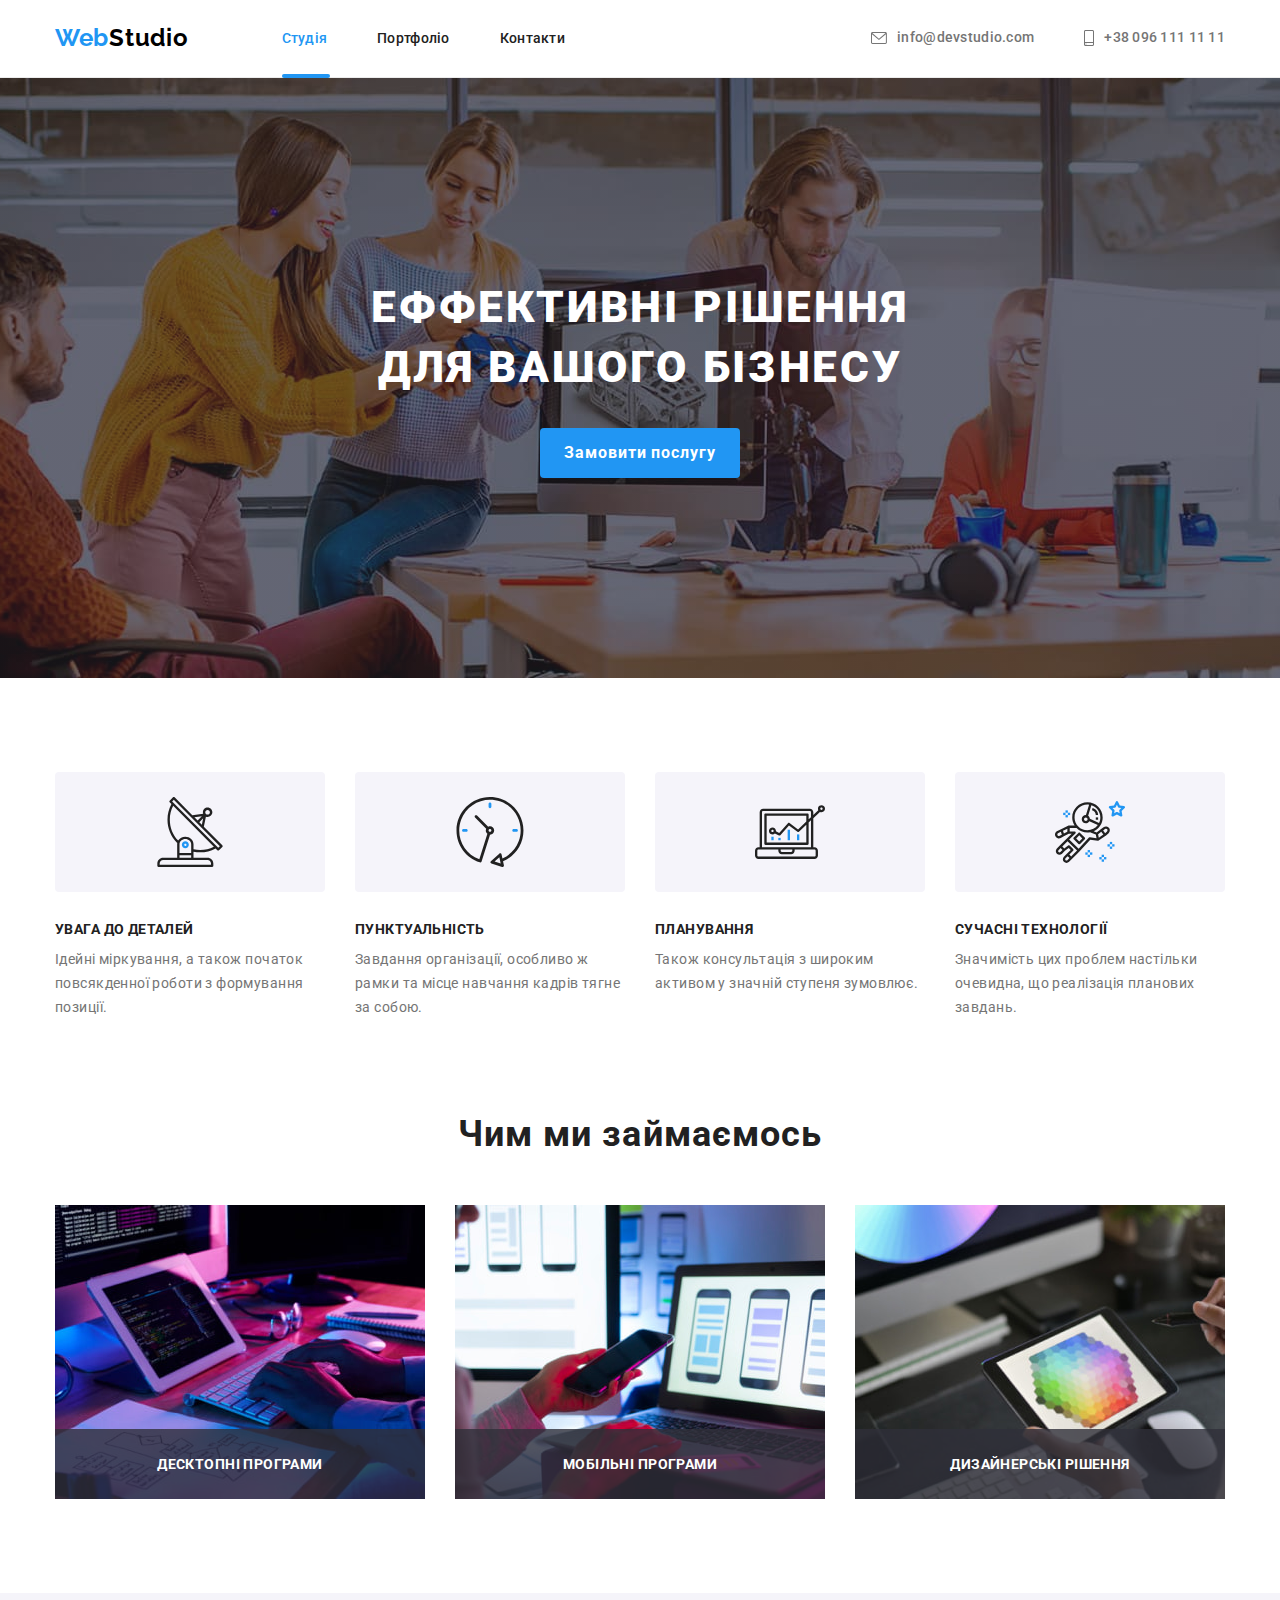
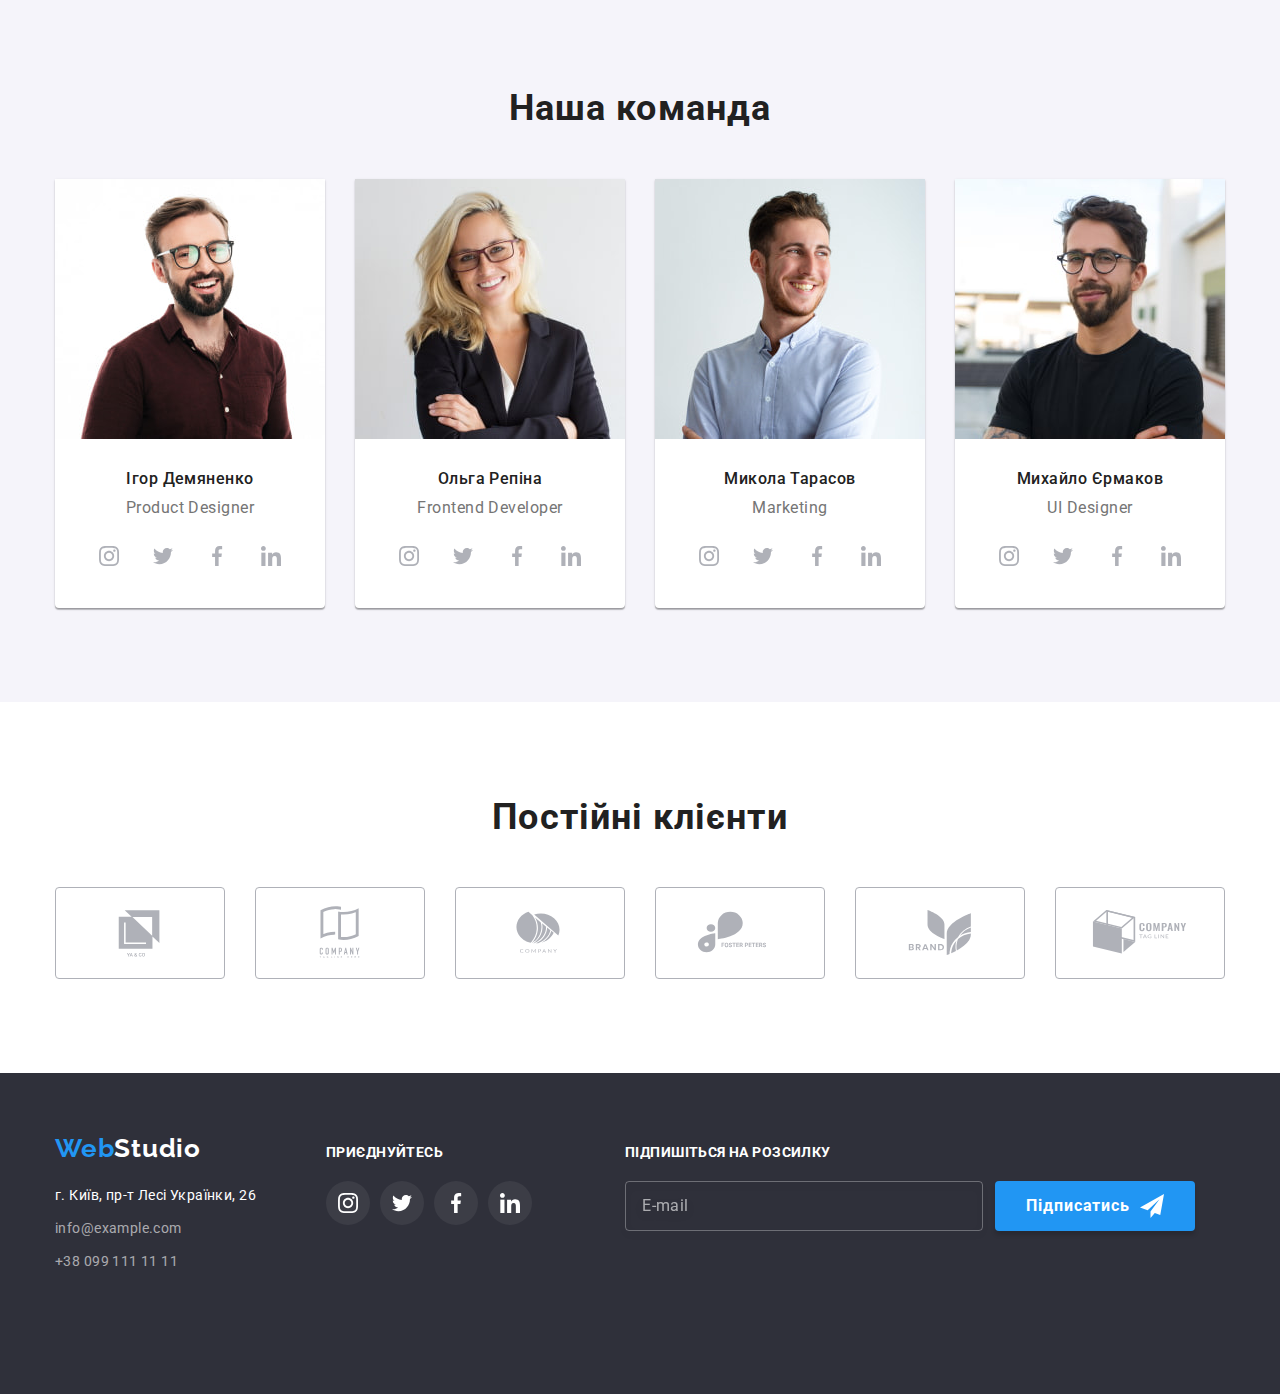
==== commit 4aaa928a: "solve hero bug" ====
--- a/index.html
+++ b/index.html
@@ -166,9 +166,9 @@
                         <div class="work__container">
                             <picture>
                                 <source srcset="
-                                ./images/deck-adapt/decktop-spec-1.jpg x1,
-                                ./images/deck-adapt/decktop-spec-1@2.jpg 2x,"
-                                media="(min-width: 1200px)">
+                                ./images/deck-adapt/decktop-spec-1.jpg  1x,
+                                ./images/deck-adapt/decktop-spec-1@2.jpg  2x
+                                " media="(min-width: 1200px)" />
                                 <img class="work__image" src="images/deck-adapt/decktop-spec-1.jpg" width="370" height="294" alt="Пример работы ">
                                 <p class="work__text">Десктопні програми</p>
                             </picture>
@@ -178,9 +178,9 @@
                         <div class="work__container">
                             <picture>
                                 <source srcset="
-                                ./images/deck-adapt/decktop-spec-2.jpg x1,
-                                ./images/deck-adapt/decktop-spec-2@2.jpg 2x,"
-                                media="(min-width: 1200px)">
+                                ./images/deck-adapt/decktop-spec-2.jpg  1x,
+                                ./images/deck-adapt/decktop-spec-2@2.jpg  2x
+                                " media="(min-width: 1200px)" />
                                 <img class="work__image" src="images/deck-adapt/decktop-spec-2.jpg" width="370" height="294" alt="Пример работы">
                                 <p class="work__text">Мобільні програми</p>
                             </picture>
@@ -190,9 +190,9 @@
                         <div class="work__container">
                             <picture>
                                 <source srcset="
-                                ./images/deck-adapt/decktop-spec-3.jpg x1,
-                                ./images/deck-adapt/decktop-spec-3@2.jpg 2x," 
-                                media="(min-width: 1200px)">
+                                ./images/deck-adapt/decktop-spec-3.jpg  1x,
+                                ./images/deck-adapt/decktop-spec-3@2.jpg  2x
+                                " media="(min-width: 1200px)" />
                                 <img class="work__image" src="images/deck-adapt/decktop-spec-3.jpg" width="370" height="294" alt="Пример работы">
                                 <p class="work__text">Дизайнерські рішення</p>
                             </picture>
--- a/css/main.min.css
+++ b/css/main.min.css
@@ -1 +1 @@
-:root{--main-bg-color: #FFFFFF;--main-text-color: #212121;--main-active-color: #2196F3;--white-bg-txt: #FFFFFF;--typical-margin: 94px;--default-font-size: 14px}body{min-width:320px;font-size:var(--default-font-size);color:var(--main-text-color);background-color:var(--main-bg-color)}body{font-family:"Roboto",sans-serif;color:#212121}a{text-decoration:none}p,h1,h2,h3,h4,h5,h6{margin:0}ul,ol{margin:0;padding-left:0;list-style:none}button{cursor:pointer}img{display:block;min-width:100%;height:auto;width:100%}.container{margin:0 auto;padding-left:15px;padding-right:15px}@media screen and (min-width: 480px){.container{width:480px}}@media screen and (min-width: 768px){.container{width:768px}}@media screen and (min-width: 1200px){.container{width:1200px}}.section{padding-top:60px;padding-bottom:60px}@media screen and (min-width: 1200px){.section{padding-top:94px;padding-bottom:94px}}.visually-hidden{clip:rect(0 0 0 0);clip-path:inset(50%);height:1px;overflow:hidden;position:absolute;white-space:nowrap;width:1px}.header{background:#fff;padding-top:10px;padding-bottom:10px;border-bottom:1px solid #ececec;position:relative}@media screen and (min-width: 768px){.header{padding-top:21px;padding-bottom:21px}}@media screen and (min-width: 1200px){.header{padding-top:24px;padding-bottom:25px}}.header .container{display:flex;align-items:center}.logo{color:var(--main-active-color);margin-right:93px}.logo-span{color:#000}.logo,.logo-span{font-family:"Raleway";font-weight:700;font-size:26px;line-height:1.1924;letter-spacing:.03em}@media screen and (min-width: 1200px){.logo,.logo-span{font-size:24px;line-height:1.1666}}.nav__list{display:none}@media screen and (min-width: 768px){.nav__list{display:flex;align-items:center;padding:0}}.nav__link{color:var(--main-text-color);font-weight:500;font-size:14px;line-height:1.1426;letter-spacing:.02em;display:flex;margin-right:50px;transition-property:color;transition-duration:250ms;transition-timing-function:cubic-bezier(0.4, 0, 0.2, 1)}.nav-studio,.nav-portfolio{color:#2196f3}.nav-studio::after,.nav-portfolio::after{content:"";width:48px;height:4px;background-color:#2196f3;border-radius:2px;position:absolute;bottom:-32px}@media screen and (min-width: 768px){.nav-studio::after,.nav-portfolio::after{bottom:-1px}}.nav-portfolio::after{width:78px}@media screen and (min-width: 768px){.contact-list{display:flex;flex-direction:column}}@media screen and (min-width: 1200px){.contact-list{flex-direction:unset;margin-left:auto;align-items:center;padding:0}}.contact-list__contacts{display:none}@media screen and (min-width: 768px){.contact-list__contacts{font-weight:500;font-size:12px;line-height:1.16;letter-spacing:.02em;color:#757575;display:flex;align-items:center;transition-property:color;transition-duration:250ms;transition-timing-function:cubic-bezier(0.4, 0, 0.2, 1)}.contact-list__contacts:hover,.contact-list__contacts:focus{color:var(--main-active-color)}.contact-list__contacts:hover .contact-list__icon,.contact-list__contacts:focus .contact-list__icon{fill:var(--main-active-color)}}@media screen and (min-width: 1200px){.contact-list__contacts{font-style:normal;font-size:14px;line-height:1.14;display:flex;align-items:center;margin-bottom:0}}.contact-list__icon{margin-right:10px;transition-duration:250ms;transition-timing-function:cubic-bezier(0.4, 0, 0.2, 1)}@media screen and (min-width: 768px){.contact-list__icon{fill:#757575;cursor:pointer}}@media screen and (min-width: 768px){.header-email{margin-bottom:10px}}@media screen and (min-width: 1200px){.header-email{margin-right:50px;margin-bottom:0}}.mob-container{padding:48px 40px}.mob-menu{position:fixed;top:0;left:0;background-color:#fff;z-index:1;width:100%;height:100%}.mob-menu .mob-container{display:flex;flex-direction:column;justify-content:space-between;height:100%}.menu-open-button{width:40px;height:40px;background:none;border:none;margin-left:auto}@media screen and (min-width: 768px){.menu-open-button{display:none}}.menu-close-button{width:40px;height:40px;background:none;border:none;margin-left:auto;position:absolute;top:10px;right:15px}.menu-close-button:hover{fill:#2196f3}.menu-close-button:focus{fill:#2196f3}.mob-nav-buttons{font-weight:500;font-size:40px;line-height:1.18;letter-spacing:.02em;color:#212121}.mob-nav-buttons:hover{color:#2196f3}.mob-nav-buttons:focus{color:#2196f3}.mob-studio{color:#2196f3}.mob-portfolio{color:#2196f3}.mob-navigate-item:not(:last-child){margin-bottom:32px}.mob-contact-tel{margin-bottom:32px}.mob-tel{font-weight:500;font-size:34px;line-height:1.18;letter-spacing:.02em;color:#2196f3}.mob-contact-gmail{margin-bottom:64px}.mob-gmail{font-weight:500;font-size:24px;line-height:1.16;letter-spacing:.02em;color:#757575}.mob-gmail:hover{color:#2196f3}.mob-gmail:focus{color:#2196f3}.mob-soc-list{display:flex}.mob-soc-item{border-right:1px solid rgba(33,33,33,.2);padding-right:10px;padding-left:10px}.mob-soc-item:first-child{padding-left:0}.mob-soc-item:last-child{border:none}.mob-soc-link{font-weight:500;font-size:18px;line-height:1.22;letter-spacing:.02em;color:#2196f3}.hero{background-image:linear-gradient(rgba(47, 48, 58, 0.4), rgba(47, 48, 58, 0.4)),url(/images/mob-adapt/mobile-hero.jpg);background-repeat:no-repeat;background-position:center;background-size:cover;max-width:1600px;margin:0 auto}@media(min-device-pixel-ratio: 2),(-webkit-min-device-pixel-ratio: 2),(min-resolution: 192dpi),(min-resolution: 2dppx){.hero{background-image:linear-gradient(rgba(47, 48, 58, 0.4), rgba(47, 48, 58, 0.4)),url(/images/mob-adapt/mobile-hero@2.jpg)}}@media screen and (min-width: 768px){.hero{background-image:linear-gradient(rgba(47, 48, 58, 0.4), rgba(47, 48, 58, 0.4)),url(/images/tab-adapt/tablet-hero.jpg)}}@media(min-device-pixel-ratio: 2),(-webkit-min-device-pixel-ratio: 2),(min-resolution: 192dpi),(min-resolution: 2dppx){.hero{background-image:linear-gradient(rgba(47, 48, 58, 0.4), rgba(47, 48, 58, 0.4)),url(/images/tab-adapt/tablet-hero@2.jpg)}}@media screen and (min-width: 1200px){.hero{background-image:linear-gradient(rgba(47, 48, 58, 0.4), rgba(47, 48, 58, 0.4)),url(/images/deck-adapt/decktop-hero.jpg)}}@media(min-device-pixel-ratio: 2),(-webkit-min-device-pixel-ratio: 2),(min-resolution: 192dpi),(min-resolution: 2dppx){.hero{background-image:linear-gradient(rgba(47, 48, 58, 0.4), rgba(47, 48, 58, 0.4)),url(/images/deck-adapt/decktop-hero@2.jpg)}}.hero .container{display:flex;flex-direction:column;align-items:center;padding-top:118px;padding-bottom:118px}@media screen and (min-width: 480px){.hero .container{padding:118px 60px}}@media screen and (min-width: 768px){.hero .container{padding:118px 204px}}@media screen and (min-width: 1200px){.hero .container{padding-top:200px;padding-bottom:200px}}.hero__title{font-style:normal;font-weight:900;font-size:26px;line-height:1.6153;color:var(--white-bg-txt);text-align:center;letter-spacing:.06em;text-transform:uppercase;margin-bottom:30px}@media screen and (min-width: 1200px){.hero__title{font-size:44px;line-height:1.3636}}.hero__button{font-family:"Roboto",sans-serif;width:200px;height:50px;background:var(--main-active-color);border:none;font-weight:700;font-size:16px;line-height:1.87;letter-spacing:.06em;color:var(--white-bg-txt);border-radius:4px}.specialisation__list{display:flex;flex-wrap:wrap;gap:30px}.specialisation__item{width:450px}@media screen and (min-width: 768px){.specialisation__item{width:calc((100% - 30px)/2)}}@media screen and (min-width: 1200px){.specialisation__item{width:calc((100% - 90px)/4)}}.specialisation__container{height:120px;background-color:#f5f4fa;border-radius:4px;display:flex;align-items:center;justify-content:center;margin-bottom:30px}.specialisation__title{font-weight:700;font-size:14px;line-height:1.14;letter-spacing:.03em;text-transform:uppercase;text-align:center;margin-bottom:10px}@media screen and (min-width: 768px){.specialisation__title{text-align:unset}}.specialisation__text{font-weight:400;font-size:14px;line-height:1.71;letter-spacing:.03em;color:#757575}.work{padding-top:0}@media screen and (max-width: 1199px){.work{clip:rect(0 0 0 0);clip-path:inset(50%);height:1px;overflow:hidden;position:absolute;white-space:nowrap;width:1px}}.work__list{display:flex;margin-left:-30px}.work__item{flex-basis:calc(33.3333333333% - 30px);margin-left:30px}.work__container{position:relative}.work__container .work__text{font-weight:700;font-size:14px;line-height:1.142;text-align:center;letter-spacing:.03em;text-transform:uppercase;color:#fff;position:absolute;bottom:0;left:50%;transform:translate(-50%);padding:27px 0;width:100%;background-color:rgba(47,48,58,.8)}.work__title{font-weight:700;font-size:36px;line-height:1.16;text-align:center;letter-spacing:.03em;margin-bottom:50px}.team{background-color:#f5f4fa}.team__title{font-weight:700;font-size:28px;line-height:1.1785;text-align:center;letter-spacing:.03em;margin-bottom:30px}@media screen and (min-width: 1200px){.team__title{font-size:36px;line-height:1.1666;margin-bottom:50px}}.team__list{display:flex;flex-wrap:wrap;gap:30px}.person{background-color:var(--white-bg-txt);box-shadow:0px 1px 3px rgba(0,0,0,.12),0px 1px 1px rgba(0,0,0,.14),0px 2px 1px rgba(0,0,0,.2);border-radius:0px 0px 4px 4px;width:450px}@media screen and (min-width: 768px){.person{width:calc((100% - 30px)/2)}}@media screen and (min-width: 1200px){.person{width:calc((100% - 90px)/4)}}.person__text{padding-top:30px;padding-bottom:30px}.person__name{font-weight:500;font-size:16px;line-height:1.19;text-align:center;letter-spacing:.03em;margin-bottom:10px}.person__position{font-weight:400;font-size:16px;line-height:1.19;text-align:center;letter-spacing:.03em;color:#757575;margin-bottom:16px}.social-list{display:flex;justify-content:center}.social-list__item{width:44px;height:44px;margin-right:10px}.social-list__item:last-child{margin-right:0}.social-list__link{width:100%;height:100%;border-radius:50%;display:flex;align-items:center;justify-content:center;background-color:#fff;fill:#afb1b8;transition-property:background-color;transition-duration:250ms;transition-timing-function:cubic-bezier(0.4, 0, 0.2, 1)}.social-list__link:hover,.social-list__link:focus{background-color:#2196f3}.social-list__link:hover .social-list__icon,.social-list__link:focus .social-list__icon{fill:#fff}.social-list__icon{transition-property:fill;transition-duration:250ms;transition-timing-function:cubic-bezier(0.4, 0, 0.2, 1)}.client__title{font-weight:700;font-size:28px;line-height:1.1785;text-align:center;letter-spacing:.03em;margin-bottom:30px}@media screen and (min-width: 1200px){.client__title{font-size:36px;line-height:1.1666;margin-bottom:50px}}.client__list{display:flex;flex-wrap:wrap;gap:30px}.client__item{width:calc((100% - 30px)/2)}@media screen and (min-width: 768px){.client__item{width:calc((100% - 60px)/3)}}@media screen and (min-width: 1200px){.client__item{width:calc((100% - 150px)/6)}}.client__link{height:92px;border:1px solid #afb1b8;fill:#afb1b8;border-radius:4px;display:flex;align-items:center;justify-content:center;transition-property:border-color;transition-duration:250ms;transition-timing-function:cubic-bezier(0.4, 0, 0.2, 1)}.client__link:hover,.client__link:focus{border-color:var(--main-active-color)}.client__link:hover .client__icon,.client__link:focus .client__icon{fill:var(--main-active-color)}.client__icon{transition-property:fill;transition-duration:250ms;transition-timing-function:cubic-bezier(0.4, 0, 0.2, 1)}.footer{padding-top:60px;padding-bottom:60px;background-color:#2f303a}@media screen and (min-width: 768px){.footer .container{display:flex;justify-content:center;flex-wrap:wrap}}@media screen and (min-width: 1200px){.footer .container{justify-content:unset}}.footer-company-logo1{color:var(--main-active-color)}.footer-company-logo2{color:var(--white-bg-txt)}.footer-company-logo1,.footer-company-logo2{font-family:"Raleway";font-weight:700;font-size:24px;line-height:28px;letter-spacing:.03em;display:flex;justify-content:center}@media screen and (min-width: 1200px){.footer-company-logo1,.footer-company-logo2{font-size:26px;line-height:1.19;justify-content:unset}}.footer-contacts{font-style:normal;font-weight:400;font-size:14px;line-height:1.714;letter-spacing:.03em;color:rgba(255,255,255,.6);display:flex;justify-content:center;transition-property:color;transition-duration:250ms;transition-timing-function:cubic-bezier(0.4, 0, 0.2, 1)}@media screen and (min-width: 1200px){.footer-contacts{justify-content:unset}}.footer-contacts:hover,.footer-contacts:focus{color:#2196f3}.footer-email{margin-bottom:9px}.location{font-style:normal;color:var(--white-bg-txt);margin-bottom:9px;margin-top:20px;font-weight:400;font-size:14px;line-height:1.714;letter-spacing:.03em;text-align:center}.footer-link-title{font-weight:700;font-size:14px;line-height:1.14;letter-spacing:.03em;text-transform:uppercase;margin-bottom:20px;text-align:center;color:var(--white-bg-txt)}@media screen and (min-width: 1200px){.footer-link-title{text-align:unset}}.footer-social-list{display:flex;justify-content:center}@media screen and (min-width: 1200px){.footer-social-list{justify-content:unset}}.footer-social-item{width:44px;height:44px;margin-right:10px}.footer-social-item:last-child{margin-right:0}.footer-social-link{width:100%;height:100%;border-radius:50%;display:flex;align-items:center;justify-content:center;background-color:rgba(255,255,255,.062745098);fill:#fff;transition-property:background-color;transition-duration:250ms;transition-timing-function:cubic-bezier(0.4, 0, 0.2, 1)}.footer-social-link:hover,.footer-social-link:focus{background-color:#2196f3}.addres-container{margin-bottom:60px}@media screen and (min-width: 768px){.addres-container{margin-right:165px}}@media screen and (min-width: 1200px){.addres-container{margin-right:70px}}.social-container{padding-top:12px;margin-bottom:60px}@media screen and (min-width: 1200px){.social-container{margin-right:93px}}.footer-sub-container{padding-top:12px;padding-bottom:32px}.footer-sub-form{display:flex;justify-content:center;align-items:center;flex-direction:column}@media screen and (min-width: 1200px){.footer-sub-form{flex-direction:unset;align-items:unset}}.footer-sub-title{font-weight:700;font-size:14px;line-height:1.14;letter-spacing:.03em;text-transform:uppercase;color:#fff;margin-bottom:20px;text-align:center}@media screen and (min-width: 1200px){.footer-sub-title{text-align:unset}}.footer-sub-button{color:#fff;font-weight:700;font-size:16px;line-height:1.88;letter-spacing:.06em;background:#2196f3;box-shadow:0px 4px 4px rgba(0,0,0,.15);border-radius:4px;border:none;width:200px;height:50px;display:flex;align-items:center;justify-content:center;cursor:pointer}.footer-sub-icon{margin-left:10px;fill:#fff}.footer-sub-input{border:1px solid rgba(255,255,255,.3);filter:drop-shadow(0px 4px 4px rgba(0, 0, 0, 0.15));border-radius:4px;color:#fff;width:100%;height:50px;padding-left:16px;background-color:rgba(0,0,0,0);outline:none;margin-bottom:20px}@media screen and (min-width: 768px){.footer-sub-input{width:450px}}@media screen and (min-width: 1200px){.footer-sub-input{width:358px;margin-right:12px}}.footer-sub-input:hover,.footer-sub-input:focus{border:1px solid #2196f3}.footer-sub-input:hover::placeholder,.footer-sub-input:focus::placeholder{color:#fff}.footer-sub-input::placeholder{font-weight:400;font-size:16px;line-height:1.25;display:flex;align-items:center;letter-spacing:.03em;color:rgba(255,255,255,.6)}.button{font-family:"Roboto",sans-serif;font-weight:500;font-size:16px;line-height:1.63;letter-spacing:.03em;color:var(--main-text-color);background:#f5f4fa;border:none;border-radius:4px;padding:6px 22px;transition-duration:250ms;transition-timing-function:cubic-bezier(0.4, 0, 0.2, 1)}.button:hover,.button:focus{color:var(--white-bg-txt);background-color:var(--main-active-color);box-shadow:0px 3px 1px rgba(0,0,0,.1),0px 1px 2px rgba(0,0,0,.08),0px 2px 2px rgba(0,0,0,.12)}.site-list,.button-list{display:flex;flex-wrap:wrap}.site-list{gap:30px}.button-list{margin-bottom:25px}@media screen and (min-width: 768px){.button-list{justify-content:center;margin-bottom:30px}}@media screen and (min-width: 1200px){.button-list{margin-bottom:50px}}.button-item{margin-bottom:15px}@media screen and (min-width: 768px){.button-item{margin-bottom:0}}.button-list .button-item:not(:last-child){margin-right:8px}@media screen and (min-width: 480px){.site-item{box-sizing:content-box;outline:1px solid #eee;transition-property:box-shadow;transition-duration:250ms;transition-timing-function:cubic-bezier(0.4, 0, 0.2, 1)}.site-item:hover,.site-item:focus{box-shadow:0px 1px 1px rgba(0,0,0,.12),0px 4px 4px rgba(0,0,0,.06),1px 4px 6px rgba(0,0,0,.16)}.site-item:hover .site-top-text{transform:translateY(0)}}@media screen and (min-width: 768px){.site-item{width:calc((100% - 30px)/2)}}@media screen and (min-width: 1200px){.site-item{width:calc((100% - 60px)/3)}}.site-img{width:450px}@media screen and (min-width: 768px){.site-img{width:354px}}@media screen and (min-width: 1200px){.site-img{width:370px}}.site-top-wrapper{position:relative;overflow:hidden}.site-top-text{position:absolute;font-weight:400;font-size:18px;letter-spacing:.03em;line-height:1.56;color:#fff;background:rgba(33,150,243,.9);top:0;padding:66px 24px;margin:0;min-height:358px;transform:translateY(100%);transition:transform 250ms linear;transition-timing-function:cubic-bezier(0.4, 0, 0.2, 1)}.project-title{font-weight:700;font-size:18px;line-height:2;letter-spacing:.06em;color:var(--main-text-color);margin-bottom:4px}.project-decription{font-weight:400;font-size:16px;line-height:1.87;letter-spacing:.03em;color:#757575}.project-info{padding:20px 24px}.backdrop{width:100%;height:100%;background-color:rgba(0,0,0,.2);position:fixed;top:0;transition:opacity 300ms,visibility 300ms}.backdrop.is-hidden .modal{transform:translate(-50%, -50%) scale(0);transition:transform 250ms linear}.modal-window{width:450px;height:609px;background-color:#fff;border-radius:4px;box-shadow:0px 1px 3px rgba(0,0,0,.12),0px 1px 1px rgba(0,0,0,.14),0px 2px 1px rgba(0,0,0,.2);position:absolute;top:50%;left:50%;transform:translate(-50%, -50%) scale(1);transition-timing-function:cubic-bezier(0.37, 0.23, 0.94, 0.82);padding:40px}@media screen and (min-width: 1200px){.modal-window{width:528px;height:581px}}.modal-button{width:30px;height:30px;border:1px solid rgba(0,0,0,.1);background-color:#fff;border-radius:50%;position:absolute;top:8px;right:8px;cursor:pointer;display:flex;align-items:center;justify-content:center;padding:0;transition:fill 250ms cubic-bezier(0.4, 0, 0.2, 1)}.modal-button:hover{fill:#2196f3}.is-hidden{visibility:hidden;opacity:0;pointer-events:none}.modal-title{font-weight:700;font-size:20px;line-height:1.15;text-align:center;letter-spacing:.03em;color:#212121;margin-bottom:12px}.modal-field{margin-bottom:10px}.modal-label{font-weight:400;font-size:12px;line-height:1.1667;letter-spacing:.01em;color:#757575}.modal-input{width:100%;height:40px;border:1px solid rgba(33,33,33,.2);border-radius:4px;padding-left:42px;outline:none;transition:border-color 250ms cubic-bezier(0.4, 0, 0.2, 1);margin-top:4px}.modal-input:hover,.modal-input:focus{border:1px solid #2196f3}.modal-wrap{position:relative}.modal-wrap:hover .modal-icon,.modal-wrap:focus .modal-icon{fill:var(--main-active-color)}.modal-icon{position:absolute;left:15px;top:50%;fill:#212121;transform:translateY(-50%);transition:fill 250ms cubic-bezier(0.4, 0, 0.2, 1)}.user-comment{width:100%;height:120px;border:1px solid rgba(33,33,33,.2);border-radius:4px;resize:none;padding:12px 16px;margin-top:4px;font-weight:400;font-size:14px;line-height:1.667;letter-spacing:.01em;color:rgba(117,117,117,.5);outline:none;transition:border-color 250ms cubic-bezier(0.4, 0, 0.2, 1)}.user-comment::placeholder{font-weight:400;font-size:12px;line-height:1.1667;letter-spacing:.01em;color:rgba(117,117,117,.5)}.user-comment:hover,.user-comment:focus{border:1px solid #2196f3}.check-text{font-weight:400;font-size:12px;line-height:1.166;letter-spacing:.03em;color:#757575;margin-bottom:20px;display:flex;align-items:center;justify-content:center}@media screen and (min-width: 1200px){.check-text{font-size:14px;line-height:1.714}}.check-text::before{content:"";width:15px;height:15px;border:2px solid #212121;border-radius:3px;margin-right:7px;transition:border-color 250ms cubic-bezier(0.4, 0, 0.2, 1)}.modal-checkbox:checked+.check-text::before{background-color:var(--main-active-color);background-image:url(../images/icon-check.svg);border:none;background-repeat:no-repeat;background-position:center}.modal-checkbox:focus+.check-text::before{border-color:var(--main-active-color)}.modal-link{font-weight:400;font-size:12px;line-height:1.166;letter-spacing:.03em;text-decoration-line:underline;color:#2196f3;margin-left:1px}@media screen and (min-width: 1200px){.modal-link{font-size:14px;line-height:1.714}}.modal-submit-button{font-family:"Roboto",sans-serif;display:flex;justify-content:center;align-items:center;width:200px;height:50px;padding:0;margin:0 auto;font-weight:700;font-size:16px;line-height:1.88;text-align:center;letter-spacing:.06em;cursor:pointer;border:none;color:#fff;background:#2196f3;border-radius:4px;transition:box-shadow 250ms cubic-bezier(0.4, 0, 0.2, 1);transition:background-color 250ms cubic-bezier(0.4, 0, 0.2, 1)}.modal-submit-button:hover,.modal-submit-button:focus{box-shadow:0px 4px 4px rgba(0,0,0,.15);background-color:#188ce8}/*# sourceMappingURL=main.min.css.map */+:root{--main-bg-color: #FFFFFF;--main-text-color: #212121;--main-active-color: #2196F3;--white-bg-txt: #FFFFFF;--typical-margin: 94px;--default-font-size: 14px}body{min-width:320px;font-size:var(--default-font-size);color:var(--main-text-color);background-color:var(--main-bg-color)}body{font-family:"Roboto",sans-serif;color:#212121}a{text-decoration:none}p,h1,h2,h3,h4,h5,h6{margin:0}ul,ol{margin:0;padding-left:0;list-style:none}button{cursor:pointer}img{display:block;min-width:100%;height:auto;width:100%}.container{margin:0 auto;padding-left:15px;padding-right:15px}@media screen and (min-width: 480px){.container{width:480px}}@media screen and (min-width: 768px){.container{width:768px}}@media screen and (min-width: 1200px){.container{width:1200px}}.section{padding-top:60px;padding-bottom:60px}@media screen and (min-width: 1200px){.section{padding-top:94px;padding-bottom:94px}}.visually-hidden{clip:rect(0 0 0 0);clip-path:inset(50%);height:1px;overflow:hidden;position:absolute;white-space:nowrap;width:1px}.header{background:#fff;padding-top:10px;padding-bottom:10px;border-bottom:1px solid #ececec;position:relative}@media screen and (min-width: 768px){.header{padding-top:21px;padding-bottom:21px}}@media screen and (min-width: 1200px){.header{padding-top:24px;padding-bottom:25px}}.header .container{display:flex;align-items:center}.logo{color:var(--main-active-color);margin-right:93px}.logo-span{color:#000}.logo,.logo-span{font-family:"Raleway";font-weight:700;font-size:26px;line-height:1.1924;letter-spacing:.03em}@media screen and (min-width: 1200px){.logo,.logo-span{font-size:24px;line-height:1.1666}}.nav__list{display:none}@media screen and (min-width: 768px){.nav__list{display:flex;align-items:center;padding:0}}.nav__link{color:var(--main-text-color);font-weight:500;font-size:14px;line-height:1.1426;letter-spacing:.02em;display:flex;margin-right:50px;transition-property:color;transition-duration:250ms;transition-timing-function:cubic-bezier(0.4, 0, 0.2, 1)}.nav-studio,.nav-portfolio{color:#2196f3}.nav-studio::after,.nav-portfolio::after{content:"";width:48px;height:4px;background-color:#2196f3;border-radius:2px;position:absolute;bottom:-32px}@media screen and (min-width: 768px){.nav-studio::after,.nav-portfolio::after{bottom:-1px}}.nav-portfolio::after{width:78px}@media screen and (min-width: 768px){.contact-list{display:flex;flex-direction:column}}@media screen and (min-width: 1200px){.contact-list{flex-direction:unset;margin-left:auto;align-items:center;padding:0}}.contact-list__contacts{display:none}@media screen and (min-width: 768px){.contact-list__contacts{font-weight:500;font-size:12px;line-height:1.16;letter-spacing:.02em;color:#757575;display:flex;align-items:center;transition-property:color;transition-duration:250ms;transition-timing-function:cubic-bezier(0.4, 0, 0.2, 1)}.contact-list__contacts:hover,.contact-list__contacts:focus{color:var(--main-active-color)}.contact-list__contacts:hover .contact-list__icon,.contact-list__contacts:focus .contact-list__icon{fill:var(--main-active-color)}}@media screen and (min-width: 1200px){.contact-list__contacts{font-style:normal;font-size:14px;line-height:1.14;display:flex;align-items:center;margin-bottom:0}}.contact-list__icon{margin-right:10px;transition-duration:250ms;transition-timing-function:cubic-bezier(0.4, 0, 0.2, 1)}@media screen and (min-width: 768px){.contact-list__icon{fill:#757575;cursor:pointer}}@media screen and (min-width: 768px){.header-email{margin-bottom:10px}}@media screen and (min-width: 1200px){.header-email{margin-right:50px;margin-bottom:0}}.mob-container{padding:48px 40px}.mob-menu{position:fixed;top:0;left:0;background-color:#fff;z-index:1;width:100%;height:100%}.mob-menu .mob-container{display:flex;flex-direction:column;justify-content:space-between;height:100%}.menu-open-button{width:40px;height:40px;background:none;border:none;margin-left:auto}@media screen and (min-width: 768px){.menu-open-button{display:none}}.menu-close-button{width:40px;height:40px;background:none;border:none;margin-left:auto;position:absolute;top:10px;right:15px}.menu-close-button:hover{fill:#2196f3}.menu-close-button:focus{fill:#2196f3}.mob-nav-buttons{font-weight:500;font-size:40px;line-height:1.18;letter-spacing:.02em;color:#212121}.mob-nav-buttons:hover{color:#2196f3}.mob-nav-buttons:focus{color:#2196f3}.mob-studio{color:#2196f3}.mob-portfolio{color:#2196f3}.mob-navigate-item:not(:last-child){margin-bottom:32px}.mob-contact-tel{margin-bottom:32px}.mob-tel{font-weight:500;font-size:34px;line-height:1.18;letter-spacing:.02em;color:#2196f3}.mob-contact-gmail{margin-bottom:64px}.mob-gmail{font-weight:500;font-size:24px;line-height:1.16;letter-spacing:.02em;color:#757575}.mob-gmail:hover{color:#2196f3}.mob-gmail:focus{color:#2196f3}.mob-soc-list{display:flex}.mob-soc-item{border-right:1px solid rgba(33,33,33,.2);padding-right:10px;padding-left:10px}.mob-soc-item:first-child{padding-left:0}.mob-soc-item:last-child{border:none}.mob-soc-link{font-weight:500;font-size:18px;line-height:1.22;letter-spacing:.02em;color:#2196f3}.hero{background-repeat:no-repeat;background-position:center;background-size:cover;background-image:linear-gradient(rgba(47, 48, 58, 0.4), rgba(47, 48, 58, 0.4)),url(../images/mob-adapt/mobile-hero.jpg);max-width:1600px;margin:0 auto}@media(min-device-pixel-ratio: 2),(-webkit-min-device-pixel-ratio: 2),(min-resolution: 192dpi),(min-resolution: 2dppx){.hero{background-image:linear-gradient(rgba(47, 48, 58, 0.4), rgba(47, 48, 58, 0.4)),url(../images/mob-adapt/mobile-hero@2.jpg)}}@media screen and (min-width: 768px){.hero{background-image:linear-gradient(rgba(47, 48, 58, 0.4), rgba(47, 48, 58, 0.4)),url(../images/tab-adapt/tablet-hero.jpg)}}@media(min-device-pixel-ratio: 2),(-webkit-min-device-pixel-ratio: 2),(min-resolution: 192dpi),(min-resolution: 2dppx){.hero{background-image:linear-gradient(rgba(47, 48, 58, 0.4), rgba(47, 48, 58, 0.4)),url(../images/tab-adapt/tablet-hero@2.jpg)}}@media screen and (min-width: 1200px){.hero{background-image:linear-gradient(rgba(47, 48, 58, 0.4), rgba(47, 48, 58, 0.4)),url(../images/deck-adapt/decktop-hero.jpg)}}@media(min-device-pixel-ratio: 2),(-webkit-min-device-pixel-ratio: 2),(min-resolution: 192dpi),(min-resolution: 2dppx){.hero{background-image:linear-gradient(rgba(47, 48, 58, 0.4), rgba(47, 48, 58, 0.4)),url(../images/deck-adapt/decktop-hero@2.jpg)}}.hero .container{display:flex;flex-direction:column;align-items:center}@media screen and (max-width: 480px){.hero .container{padding-top:118px;padding-bottom:118px;padding-right:30px;padding-left:30px}}@media screen and (min-width: 480px){.hero .container{padding:118px 60px}}@media screen and (min-width: 768px){.hero .container{padding:118px 204px}}@media screen and (min-width: 1200px){.hero .container{padding-top:200px;padding-bottom:200px}}.hero__title{font-style:normal;font-weight:900;font-size:26px;line-height:1.6153;color:var(--white-bg-txt);text-align:center;letter-spacing:.06em;text-transform:uppercase;margin-bottom:30px}@media screen and (min-width: 1200px){.hero__title{font-size:44px;line-height:1.3636}}.hero__button{font-family:"Roboto",sans-serif;width:200px;height:50px;background:var(--main-active-color);border:none;font-weight:700;font-size:16px;line-height:1.87;letter-spacing:.06em;color:var(--white-bg-txt);border-radius:4px}.specialisation__list{display:flex;flex-wrap:wrap;gap:30px}.specialisation__item{width:450px}@media screen and (min-width: 768px){.specialisation__item{width:calc((100% - 30px)/2)}}@media screen and (min-width: 1200px){.specialisation__item{width:calc((100% - 90px)/4)}}.specialisation__container{height:120px;background-color:#f5f4fa;border-radius:4px;display:flex;align-items:center;justify-content:center;margin-bottom:30px}.specialisation__title{font-weight:700;font-size:14px;line-height:1.14;letter-spacing:.03em;text-transform:uppercase;text-align:center;margin-bottom:10px}@media screen and (min-width: 768px){.specialisation__title{text-align:unset}}.specialisation__text{font-weight:400;font-size:14px;line-height:1.71;letter-spacing:.03em;color:#757575}.work{padding-top:0}@media screen and (max-width: 1199px){.work{clip:rect(0 0 0 0);clip-path:inset(50%);height:1px;overflow:hidden;position:absolute;white-space:nowrap;width:1px}}.work__list{display:flex;margin-left:-30px}.work__item{flex-basis:calc(33.3333333333% - 30px);margin-left:30px}.work__container{position:relative}.work__container .work__text{font-weight:700;font-size:14px;line-height:1.142;text-align:center;letter-spacing:.03em;text-transform:uppercase;color:#fff;position:absolute;bottom:0;left:50%;transform:translate(-50%);padding:27px 0;width:100%;background-color:rgba(47,48,58,.8)}.work__title{font-weight:700;font-size:36px;line-height:1.16;text-align:center;letter-spacing:.03em;margin-bottom:50px}.team{background-color:#f5f4fa}.team__title{font-weight:700;font-size:28px;line-height:1.1785;text-align:center;letter-spacing:.03em;margin-bottom:30px}@media screen and (min-width: 1200px){.team__title{font-size:36px;line-height:1.1666;margin-bottom:50px}}.team__list{display:flex;flex-wrap:wrap;gap:30px}.person{background-color:var(--white-bg-txt);box-shadow:0px 1px 3px rgba(0,0,0,.12),0px 1px 1px rgba(0,0,0,.14),0px 2px 1px rgba(0,0,0,.2);border-radius:0px 0px 4px 4px;width:450px}@media screen and (min-width: 768px){.person{width:calc((100% - 30px)/2)}}@media screen and (min-width: 1200px){.person{width:calc((100% - 90px)/4)}}.person__text{padding-top:30px;padding-bottom:30px}.person__name{font-weight:500;font-size:16px;line-height:1.19;text-align:center;letter-spacing:.03em;margin-bottom:10px}.person__position{font-weight:400;font-size:16px;line-height:1.19;text-align:center;letter-spacing:.03em;color:#757575;margin-bottom:16px}.social-list{display:flex;justify-content:center}.social-list__item{width:44px;height:44px;margin-right:10px}.social-list__item:last-child{margin-right:0}.social-list__link{width:100%;height:100%;border-radius:50%;display:flex;align-items:center;justify-content:center;background-color:#fff;fill:#afb1b8;transition-property:background-color;transition-duration:250ms;transition-timing-function:cubic-bezier(0.4, 0, 0.2, 1)}.social-list__link:hover,.social-list__link:focus{background-color:#2196f3}.social-list__link:hover .social-list__icon,.social-list__link:focus .social-list__icon{fill:#fff}.social-list__icon{transition-property:fill;transition-duration:250ms;transition-timing-function:cubic-bezier(0.4, 0, 0.2, 1)}.client__title{font-weight:700;font-size:28px;line-height:1.1785;text-align:center;letter-spacing:.03em;margin-bottom:30px}@media screen and (min-width: 1200px){.client__title{font-size:36px;line-height:1.1666;margin-bottom:50px}}.client__list{display:flex;flex-wrap:wrap;gap:30px}.client__item{width:calc((100% - 30px)/2)}@media screen and (min-width: 768px){.client__item{width:calc((100% - 60px)/3)}}@media screen and (min-width: 1200px){.client__item{width:calc((100% - 150px)/6)}}.client__link{height:92px;border:1px solid #afb1b8;fill:#afb1b8;border-radius:4px;display:flex;align-items:center;justify-content:center;transition-property:border-color;transition-duration:250ms;transition-timing-function:cubic-bezier(0.4, 0, 0.2, 1)}.client__link:hover,.client__link:focus{border-color:var(--main-active-color)}.client__link:hover .client__icon,.client__link:focus .client__icon{fill:var(--main-active-color)}.client__icon{transition-property:fill;transition-duration:250ms;transition-timing-function:cubic-bezier(0.4, 0, 0.2, 1)}.footer{padding-top:60px;padding-bottom:60px;background-color:#2f303a}@media screen and (min-width: 768px){.footer .container{display:flex;justify-content:center;flex-wrap:wrap}}@media screen and (min-width: 1200px){.footer .container{justify-content:unset}}.footer-company-logo1{color:var(--main-active-color)}.footer-company-logo2{color:var(--white-bg-txt)}.footer-company-logo1,.footer-company-logo2{font-family:"Raleway";font-weight:700;font-size:24px;line-height:28px;letter-spacing:.03em;display:flex;justify-content:center}@media screen and (min-width: 1200px){.footer-company-logo1,.footer-company-logo2{font-size:26px;line-height:1.19;justify-content:unset}}.footer-contacts{font-style:normal;font-weight:400;font-size:14px;line-height:1.714;letter-spacing:.03em;color:rgba(255,255,255,.6);display:flex;justify-content:center;transition-property:color;transition-duration:250ms;transition-timing-function:cubic-bezier(0.4, 0, 0.2, 1)}@media screen and (min-width: 1200px){.footer-contacts{justify-content:unset}}.footer-contacts:hover,.footer-contacts:focus{color:#2196f3}.footer-email{margin-bottom:9px}.location{font-style:normal;color:var(--white-bg-txt);margin-bottom:9px;margin-top:20px;font-weight:400;font-size:14px;line-height:1.714;letter-spacing:.03em;text-align:center}.footer-link-title{font-weight:700;font-size:14px;line-height:1.14;letter-spacing:.03em;text-transform:uppercase;margin-bottom:20px;text-align:center;color:var(--white-bg-txt)}@media screen and (min-width: 1200px){.footer-link-title{text-align:unset}}.footer-social-list{display:flex;justify-content:center}@media screen and (min-width: 1200px){.footer-social-list{justify-content:unset}}.footer-social-item{width:44px;height:44px;margin-right:10px}.footer-social-item:last-child{margin-right:0}.footer-social-link{width:100%;height:100%;border-radius:50%;display:flex;align-items:center;justify-content:center;background-color:rgba(255,255,255,.062745098);fill:#fff;transition-property:background-color;transition-duration:250ms;transition-timing-function:cubic-bezier(0.4, 0, 0.2, 1)}.footer-social-link:hover,.footer-social-link:focus{background-color:#2196f3}.addres-container{margin-bottom:60px}@media screen and (min-width: 768px){.addres-container{margin-right:165px}}@media screen and (min-width: 1200px){.addres-container{margin-right:70px}}.social-container{padding-top:12px;margin-bottom:60px}@media screen and (min-width: 1200px){.social-container{margin-right:93px}}.footer-sub-container{padding-top:12px;padding-bottom:32px}.footer-sub-form{display:flex;justify-content:center;align-items:center;flex-direction:column}@media screen and (min-width: 1200px){.footer-sub-form{flex-direction:unset;align-items:unset}}.footer-sub-title{font-weight:700;font-size:14px;line-height:1.14;letter-spacing:.03em;text-transform:uppercase;color:#fff;margin-bottom:20px;text-align:center}@media screen and (min-width: 1200px){.footer-sub-title{text-align:unset}}.footer-sub-button{color:#fff;font-weight:700;font-size:16px;line-height:1.88;letter-spacing:.06em;background:#2196f3;box-shadow:0px 4px 4px rgba(0,0,0,.15);border-radius:4px;border:none;width:200px;height:50px;display:flex;align-items:center;justify-content:center;cursor:pointer}.footer-sub-icon{margin-left:10px;fill:#fff}.footer-sub-input{border:1px solid rgba(255,255,255,.3);filter:drop-shadow(0px 4px 4px rgba(0, 0, 0, 0.15));border-radius:4px;color:#fff;width:100%;height:50px;padding-left:16px;background-color:rgba(0,0,0,0);outline:none;margin-bottom:20px}@media screen and (min-width: 768px){.footer-sub-input{width:450px}}@media screen and (min-width: 1200px){.footer-sub-input{width:358px;margin-right:12px}}.footer-sub-input:hover,.footer-sub-input:focus{border:1px solid #2196f3}.footer-sub-input:hover::placeholder,.footer-sub-input:focus::placeholder{color:#fff}.footer-sub-input::placeholder{font-weight:400;font-size:16px;line-height:1.25;display:flex;align-items:center;letter-spacing:.03em;color:rgba(255,255,255,.6)}.button{font-family:"Roboto",sans-serif;font-weight:500;font-size:16px;line-height:1.63;letter-spacing:.03em;color:var(--main-text-color);background:#f5f4fa;border:none;border-radius:4px;padding:6px 22px;transition-duration:250ms;transition-timing-function:cubic-bezier(0.4, 0, 0.2, 1)}.button:hover,.button:focus{color:var(--white-bg-txt);background-color:var(--main-active-color);box-shadow:0px 3px 1px rgba(0,0,0,.1),0px 1px 2px rgba(0,0,0,.08),0px 2px 2px rgba(0,0,0,.12)}.site-list,.button-list{display:flex;flex-wrap:wrap}.site-list{gap:30px}.button-list{margin-bottom:25px}@media screen and (min-width: 768px){.button-list{justify-content:center;margin-bottom:30px}}@media screen and (min-width: 1200px){.button-list{margin-bottom:50px}}.button-item{margin-bottom:15px}@media screen and (min-width: 768px){.button-item{margin-bottom:0}}.button-list .button-item:not(:last-child){margin-right:8px}.site-item{box-sizing:content-box;width:100%;outline:1px solid #eee;transition-property:box-shadow;transition-duration:250ms;transition-timing-function:cubic-bezier(0.4, 0, 0.2, 1)}.site-item:hover,.site-item:focus{box-shadow:0px 1px 1px rgba(0,0,0,.12),0px 4px 4px rgba(0,0,0,.06),1px 4px 6px rgba(0,0,0,.16)}.site-item:hover .site-top-text{transform:translateY(0)}@media screen and (min-width: 768px){.site-item{width:calc((100% - 30px)/2)}}@media screen and (min-width: 1200px){.site-item{width:calc((100% - 60px)/3)}}.site-top-wrapper{position:relative;overflow:hidden}.site-top-text{position:absolute;font-weight:400;font-size:18px;letter-spacing:.03em;line-height:1.56;color:#fff;background:rgba(33,150,243,.9);top:0;padding:77px 24px;margin:0;transform:translateY(100%);transition:transform 250ms linear;transition-timing-function:cubic-bezier(0.4, 0, 0.2, 1)}@media screen and (max-width: 479px){.site-top-text{padding:50px 24px}}@media screen and (min-width: 768px){.site-top-text{padding:49px 24px 77px 24px}}@media screen and (min-width: 1200px){.site-top-text{padding:63px 24px}}.project-title{font-weight:700;font-size:18px;line-height:2;letter-spacing:.06em;color:var(--main-text-color);margin-bottom:4px}.project-decription{font-weight:400;font-size:16px;line-height:1.87;letter-spacing:.03em;color:#757575}.project-info{padding:20px 24px}.backdrop{width:100%;height:100%;background-color:rgba(0,0,0,.2);position:fixed;top:0;transition:opacity 300ms,visibility 300ms}.backdrop.is-hidden .modal{transform:translate(-50%, -50%) scale(0);transition:transform 250ms linear}.modal-window{width:450px;height:609px;background-color:#fff;border-radius:4px;box-shadow:0px 1px 3px rgba(0,0,0,.12),0px 1px 1px rgba(0,0,0,.14),0px 2px 1px rgba(0,0,0,.2);position:absolute;top:50%;left:50%;transform:translate(-50%, -50%) scale(1);transition-timing-function:cubic-bezier(0.37, 0.23, 0.94, 0.82);padding:40px}@media screen and (min-width: 1200px){.modal-window{width:528px;height:581px}}.modal-button{width:30px;height:30px;border:1px solid rgba(0,0,0,.1);background-color:#fff;border-radius:50%;position:absolute;top:8px;right:8px;cursor:pointer;display:flex;align-items:center;justify-content:center;padding:0;transition:fill 250ms cubic-bezier(0.4, 0, 0.2, 1)}.modal-button:hover{fill:#2196f3}.is-hidden{visibility:hidden;opacity:0;pointer-events:none}.modal-title{font-weight:700;font-size:20px;line-height:1.15;text-align:center;letter-spacing:.03em;color:#212121;margin-bottom:12px}.modal-field{margin-bottom:10px}.modal-label{font-weight:400;font-size:12px;line-height:1.1667;letter-spacing:.01em;color:#757575}.modal-input{width:100%;height:40px;border:1px solid rgba(33,33,33,.2);border-radius:4px;padding-left:42px;outline:none;transition:border-color 250ms cubic-bezier(0.4, 0, 0.2, 1);margin-top:4px}.modal-input:hover,.modal-input:focus{border:1px solid #2196f3}.modal-wrap{position:relative}.modal-wrap:hover .modal-icon,.modal-wrap:focus .modal-icon{fill:var(--main-active-color)}.modal-icon{position:absolute;left:15px;top:50%;fill:#212121;transform:translateY(-50%);transition:fill 250ms cubic-bezier(0.4, 0, 0.2, 1)}.user-comment{width:100%;height:120px;border:1px solid rgba(33,33,33,.2);border-radius:4px;resize:none;padding:12px 16px;margin-top:4px;font-weight:400;font-size:14px;line-height:1.667;letter-spacing:.01em;color:rgba(117,117,117,.5);outline:none;transition:border-color 250ms cubic-bezier(0.4, 0, 0.2, 1)}.user-comment::placeholder{font-weight:400;font-size:12px;line-height:1.1667;letter-spacing:.01em;color:rgba(117,117,117,.5)}.user-comment:hover,.user-comment:focus{border:1px solid #2196f3}.check-text{font-weight:400;font-size:12px;line-height:1.166;letter-spacing:.03em;color:#757575;margin-bottom:20px;display:flex;align-items:center;justify-content:center}@media screen and (min-width: 1200px){.check-text{font-size:14px;line-height:1.714}}.check-text::before{content:"";width:15px;height:15px;border:2px solid #212121;border-radius:3px;margin-right:7px;transition:border-color 250ms cubic-bezier(0.4, 0, 0.2, 1)}.modal-checkbox:checked+.check-text::before{background-color:var(--main-active-color);background-image:url(../images/icon-check.svg);border:none;background-repeat:no-repeat;background-position:center}.modal-checkbox:focus+.check-text::before{border-color:var(--main-active-color)}.modal-link{font-weight:400;font-size:12px;line-height:1.166;letter-spacing:.03em;text-decoration-line:underline;color:#2196f3;margin-left:1px}@media screen and (min-width: 1200px){.modal-link{font-size:14px;line-height:1.714}}.modal-submit-button{font-family:"Roboto",sans-serif;display:flex;justify-content:center;align-items:center;width:200px;height:50px;padding:0;margin:0 auto;font-weight:700;font-size:16px;line-height:1.88;text-align:center;letter-spacing:.06em;cursor:pointer;border:none;color:#fff;background:#2196f3;border-radius:4px;transition:box-shadow 250ms cubic-bezier(0.4, 0, 0.2, 1);transition:background-color 250ms cubic-bezier(0.4, 0, 0.2, 1)}.modal-submit-button:hover,.modal-submit-button:focus{box-shadow:0px 4px 4px rgba(0,0,0,.15);background-color:#188ce8}/*# sourceMappingURL=main.min.css.map */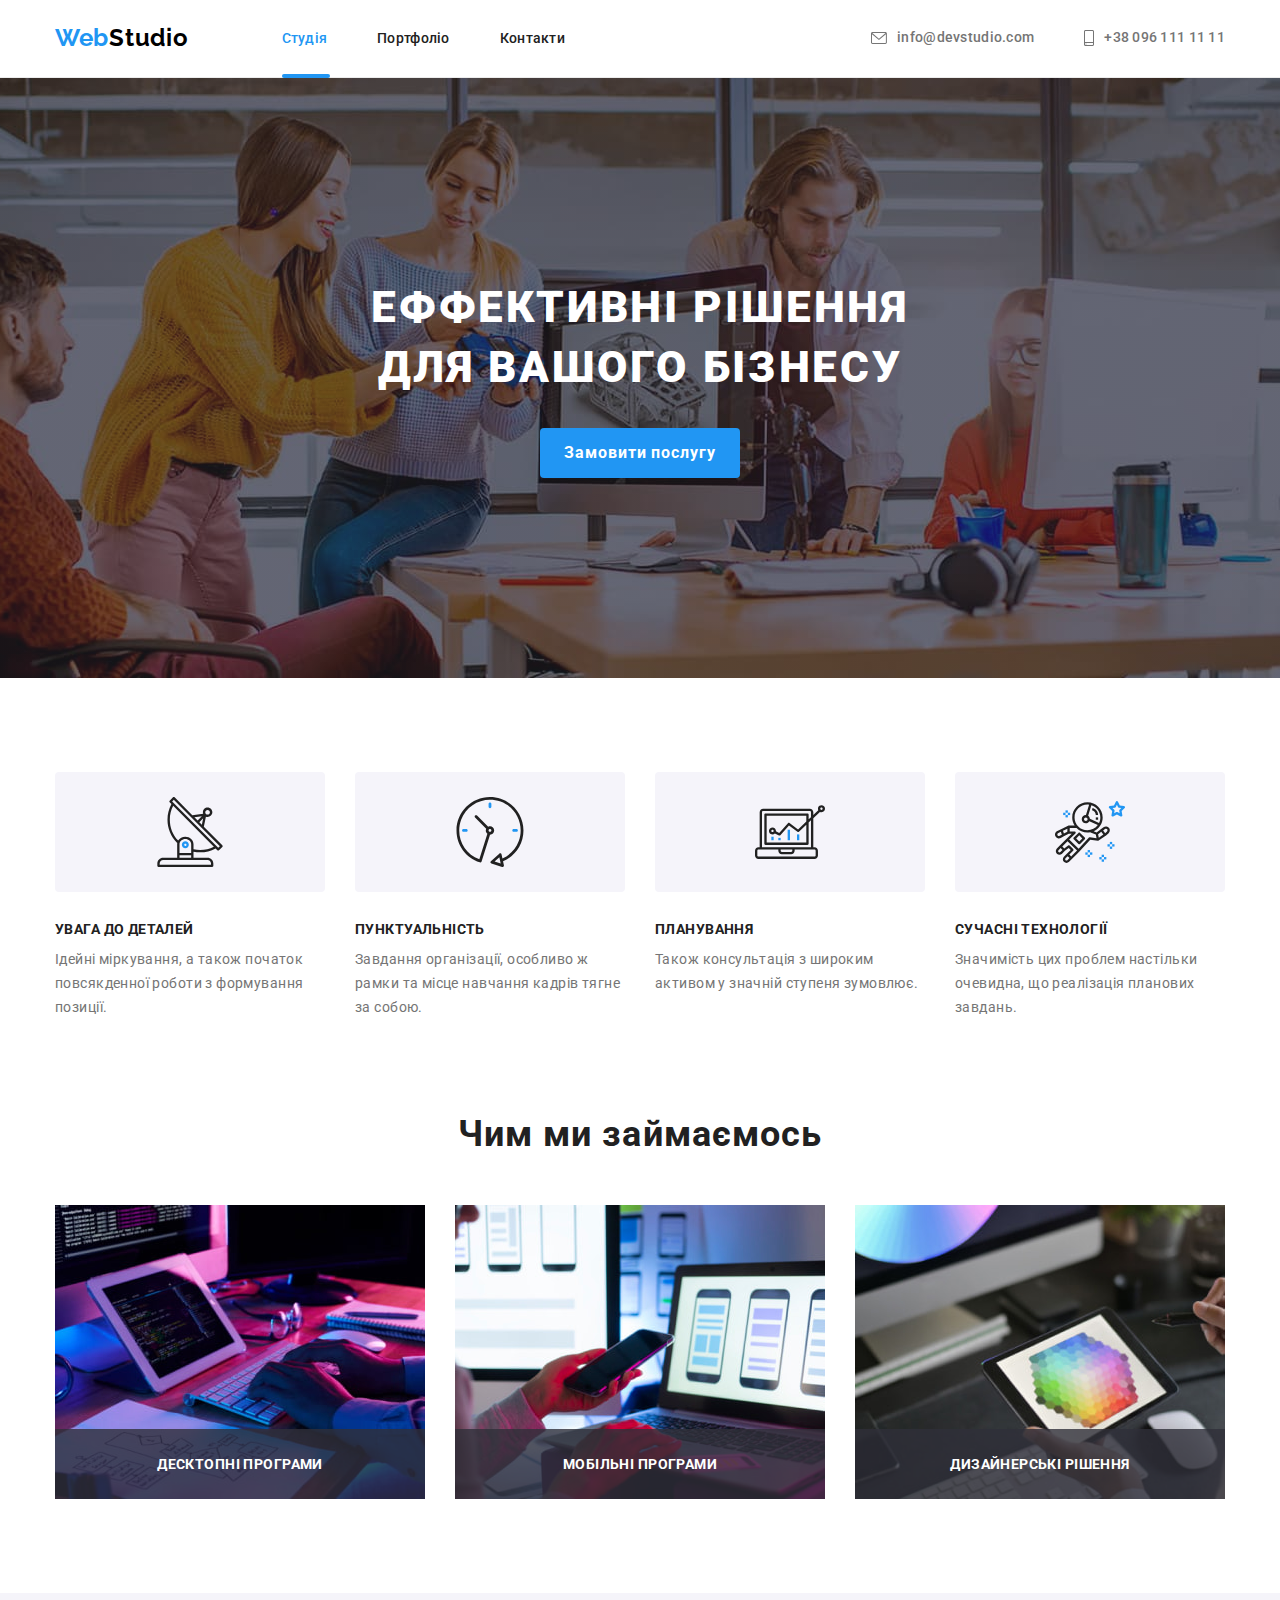
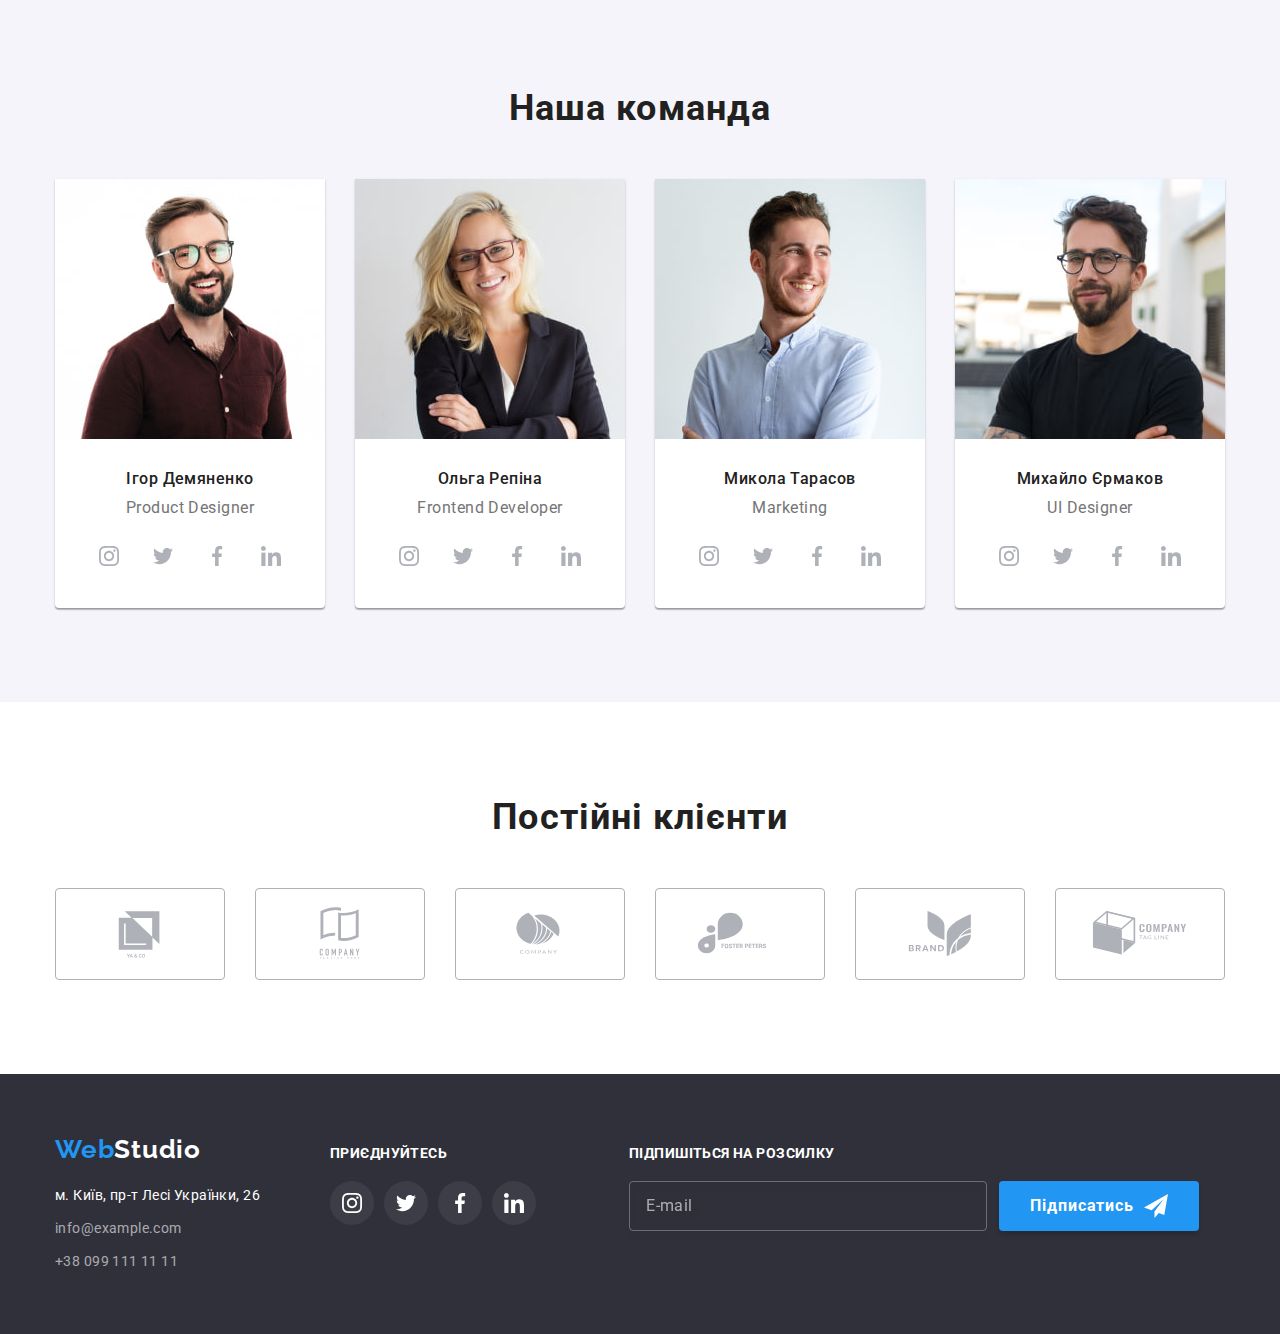
==== commit 121c439d: "123124" ====
--- a/index.html
+++ b/index.html
@@ -5,12 +5,14 @@
     <meta charset="UTF-8">
     <meta http-equiv="X-UA-Compatible" content="IE=edge">
     <meta name="viewport" content="width=device-width, initial-scale=1.0">
-    <link rel="stylesheet" href="https://cdnjs.cloudflare.com/ajax/libs/modern-normalize/1.0.0/modern-normalize.min.css">
+    <link rel="stylesheet"
+        href="https://cdnjs.cloudflare.com/ajax/libs/modern-normalize/1.0.0/modern-normalize.min.css">
     <link rel="stylesheet" href="css/main.min.css">
     <link rel="stylesheet" href="portfolio.html">
     <link rel="preconnect" href="https://fonts.googleapis.com">
     <link rel="preconnect" href="https://fonts.gstatic.com" crossorigin>
-    <link href="https://fonts.googleapis.com/css2?family=Raleway:wght@700&family=Roboto:wght@400;500;700;900&display=swap"
+    <link
+        href="https://fonts.googleapis.com/css2?family=Raleway:wght@700&family=Roboto:wght@400;500;700;900&display=swap"
         rel="stylesheet">
     <title>Studio</title>
 </head>
@@ -31,7 +33,7 @@
                 <li class="contact-list__item">
                     <a class="contact-list__contacts header-email link" href="mailto:info@devstudio.com">
                         <svg class="contact-list__icon" width="16" height="12">
-                        <use href="./images/symbol-defs.svg#icon-envelope"></use>
+                            <use href="./images/symbol-defs.svg#icon-envelope"></use>
                         </svg>info@devstudio.com
                     </a>
                 </li>
@@ -122,7 +124,7 @@
                         </div>
                         <h3 class="specialisation__title">Увага до деталей</h3>
                         <p class="specialisation__text">Ідейні міркування, а також початок повсякденної роботи з
-                        формування позиції.</p>
+                            формування позиції.</p>
                     </li>
                     <li class="specialisation__item">
                         <div class="specialisation__container">
@@ -132,7 +134,7 @@
                         </div>
                         <h3 class="specialisation__title">Пунктуальність</h3>
                         <p class="specialisation__text">Завдання організації, особливо ж рамки та місце навчання кадрів
-                        тягне за собою.</p>
+                            тягне за собою.</p>
                     </li>
                     <li class="specialisation__item">
                         <div class="specialisation__container">
@@ -142,7 +144,7 @@
                         </div>
                         <h3 class="specialisation__title">Планування</h3>
                         <p class="specialisation__text">Також консультація з широким активом у значній
-                        ступеня зумовлює.</p>
+                            ступеня зумовлює.</p>
                     </li>
                     <li class="specialisation__item">
                         <div class="specialisation__container">
@@ -151,8 +153,9 @@
                             </svg>
                         </div>
                         <h3 class="specialisation__title">Сучасні технології</h3>
-                        <p class="specialisation__text">Значимість цих проблем настільки очевидна, що реалізація планових
-                        завдань.</p>
+                        <p class="specialisation__text">Значимість цих проблем настільки очевидна, що реалізація
+                            планових
+                            завдань.</p>
                     </li>
                 </ul>
             </div>
@@ -169,7 +172,8 @@
                                 ./images/deck-adapt/decktop-spec-1.jpg  1x,
                                 ./images/deck-adapt/decktop-spec-1@2.jpg  2x
                                 " media="(min-width: 1200px)" />
-                                <img class="work__image" src="images/deck-adapt/decktop-spec-1.jpg" width="370" height="294" alt="Пример работы ">
+                                <img class="work__image" src="images/deck-adapt/decktop-spec-1.jpg" width="370"
+                                    height="294" alt="Пример работы ">
                                 <p class="work__text">Десктопні програми</p>
                             </picture>
                         </div>
@@ -181,7 +185,8 @@
                                 ./images/deck-adapt/decktop-spec-2.jpg  1x,
                                 ./images/deck-adapt/decktop-spec-2@2.jpg  2x
                                 " media="(min-width: 1200px)" />
-                                <img class="work__image" src="images/deck-adapt/decktop-spec-2.jpg" width="370" height="294" alt="Пример работы">
+                                <img class="work__image" src="images/deck-adapt/decktop-spec-2.jpg" width="370"
+                                    height="294" alt="Пример работы">
                                 <p class="work__text">Мобільні програми</p>
                             </picture>
                         </div>
@@ -193,7 +198,8 @@
                                 ./images/deck-adapt/decktop-spec-3.jpg  1x,
                                 ./images/deck-adapt/decktop-spec-3@2.jpg  2x
                                 " media="(min-width: 1200px)" />
-                                <img class="work__image" src="images/deck-adapt/decktop-spec-3.jpg" width="370" height="294" alt="Пример работы">
+                                <img class="work__image" src="images/deck-adapt/decktop-spec-3.jpg" width="370"
+                                    height="294" alt="Пример работы">
                                 <p class="work__text">Дизайнерські рішення</p>
                             </picture>
                         </div>
@@ -220,8 +226,8 @@
                             ./images/mob-adapt/mobile-igor.jpg  1x,
                             ./images/mob-adapt/mobile-igor@2.jpg  2x
                             " media="(min-width:480px)" />
-                            <img class="person__image" src="images/mob-adapt/mobile-igor.jpg"
-                             width="270" height="260" alt="Фотогрифия усатника команды">
+                            <img class="person__image" src="images/mob-adapt/mobile-igor.jpg" width="270" height="260"
+                                alt="Фотогрифия усатника команды">
                         </picture>
                         <div class="person__text">
                             <h3 class="person__name">Ігор Демяненко</h3>
@@ -272,7 +278,8 @@
                             ./images/mob-adapt/mobile-olga.jpg  1x,
                             ./images/mob-adapt/mobile-olga@2.jpg  2x
                             " media="(min-width:480px)" />
-                            <img class="person__image" src="images/mob-adapt/mobile-olga.jpg" width="270" height="260" alt="Фотогрифия усатника команды">
+                            <img class="person__image" src="images/mob-adapt/mobile-olga.jpg" width="270" height="260"
+                                alt="Фотогрифия усатника команды">
                         </picture>
                         <div class="person__text">
                             <h3 class="person__name">Ольга Репіна</h3>
@@ -444,7 +451,7 @@
                                 <svg class="client__icon" width="106" height="60">
                                     <use href="./images/symbol-defs.svg#icon-client3"></use>
                                 </svg>
-                            </a>                            
+                            </a>
                         </div>
                     </li>
                     <li class="client__item">
@@ -453,7 +460,7 @@
                                 <svg class="client__icon" width="106" height="60">
                                     <use href="./images/symbol-defs.svg#icon-client4"></use>
                                 </svg>
-                            </a>                            
+                            </a>
                         </div>
                     </li>
                     <li class="client__item">
@@ -482,14 +489,16 @@
     <footer class="footer">
         <div class="container">
             <div class="addres-container">
-                <a class="footer-company-logo1 link" href="">Web<span class="footer-company-logo2 link">Studio</span></a>
+                <a class="footer-company-logo1 link" href="">Web<span
+                        class="footer-company-logo2 link">Studio</span></a>
                 <address>
                     <ul class="location-list list">
                         <li class="location-item">
-                            <p class="location">г. Київ, пр-т Лесі Українки, 26</p>
+                            <p class="location">м. Київ, пр-т Лесі Українки, 26</p>
                         </li>
                         <li class="location-item">
-                            <a class="footer-contacts footer-email link" href="mailto:info@example.com">info@example.com</a>
+                            <a class="footer-contacts footer-email link"
+                                href="mailto:info@example.com">info@example.com</a>
                         </li>
                         <li class="location-item">
                             <a class="footer-contacts link" href="tel:+380991111111">+38 099 111 11 11</a>
@@ -582,12 +591,15 @@
                 </div>
                 <div class="modal-field">
                     <label for="user-comment" class="modal-label">Коментарій
-                        <textarea name="user-comment" id="user-comment" class="user-comment" placeholder="Введіть текст"></textarea>
+                        <textarea name="user-comment" id="user-comment" class="user-comment"
+                            placeholder="Введіть текст"></textarea>
                     </label>
                 </div>
                 <div class="modal-field">
-                    <input type="checkbox" name="user-agreement" id="user-agreement" class="modal-checkbox visually-hidden">
-                    <label for="user-agreement" class="check-text">Погоджуюсь з розсилкою та приймю <a class="modal-link" href="">Умови користування</a></label>
+                    <input type="checkbox" name="user-agreement" id="user-agreement"
+                        class="modal-checkbox visually-hidden">
+                    <label for="user-agreement" class="check-text">Погоджуюсь з розсилкою та приймю <a
+                            class="modal-link" href="">Умови користування</a></label>
                 </div>
                 <button type="submit" class="modal-submit-button">Відправити</button>
             </form>
@@ -598,4 +610,4 @@
     </script>
 </body>
 
-</html> +</html>--- a/css/main.min.css
+++ b/css/main.min.css
@@ -1 +1 @@
-:root{--main-bg-color: #FFFFFF;--main-text-color: #212121;--main-active-color: #2196F3;--white-bg-txt: #FFFFFF;--typical-margin: 94px;--default-font-size: 14px}body{min-width:320px;font-size:var(--default-font-size);color:var(--main-text-color);background-color:var(--main-bg-color)}body{font-family:"Roboto",sans-serif;color:#212121}a{text-decoration:none}p,h1,h2,h3,h4,h5,h6{margin:0}ul,ol{margin:0;padding-left:0;list-style:none}button{cursor:pointer}img{display:block;min-width:100%;height:auto;width:100%}.container{margin:0 auto;padding-left:15px;padding-right:15px}@media screen and (min-width: 480px){.container{width:480px}}@media screen and (min-width: 768px){.container{width:768px}}@media screen and (min-width: 1200px){.container{width:1200px}}.section{padding-top:60px;padding-bottom:60px}@media screen and (min-width: 1200px){.section{padding-top:94px;padding-bottom:94px}}.visually-hidden{clip:rect(0 0 0 0);clip-path:inset(50%);height:1px;overflow:hidden;position:absolute;white-space:nowrap;width:1px}.header{background:#fff;padding-top:10px;padding-bottom:10px;border-bottom:1px solid #ececec;position:relative}@media screen and (min-width: 768px){.header{padding-top:21px;padding-bottom:21px}}@media screen and (min-width: 1200px){.header{padding-top:24px;padding-bottom:25px}}.header .container{display:flex;align-items:center}.logo{color:var(--main-active-color);margin-right:93px}.logo-span{color:#000}.logo,.logo-span{font-family:"Raleway";font-weight:700;font-size:26px;line-height:1.1924;letter-spacing:.03em}@media screen and (min-width: 1200px){.logo,.logo-span{font-size:24px;line-height:1.1666}}.nav__list{display:none}@media screen and (min-width: 768px){.nav__list{display:flex;align-items:center;padding:0}}.nav__link{color:var(--main-text-color);font-weight:500;font-size:14px;line-height:1.1426;letter-spacing:.02em;display:flex;margin-right:50px;transition-property:color;transition-duration:250ms;transition-timing-function:cubic-bezier(0.4, 0, 0.2, 1)}.nav-studio,.nav-portfolio{color:#2196f3}.nav-studio::after,.nav-portfolio::after{content:"";width:48px;height:4px;background-color:#2196f3;border-radius:2px;position:absolute;bottom:-32px}@media screen and (min-width: 768px){.nav-studio::after,.nav-portfolio::after{bottom:-1px}}.nav-portfolio::after{width:78px}@media screen and (min-width: 768px){.contact-list{display:flex;flex-direction:column}}@media screen and (min-width: 1200px){.contact-list{flex-direction:unset;margin-left:auto;align-items:center;padding:0}}.contact-list__contacts{display:none}@media screen and (min-width: 768px){.contact-list__contacts{font-weight:500;font-size:12px;line-height:1.16;letter-spacing:.02em;color:#757575;display:flex;align-items:center;transition-property:color;transition-duration:250ms;transition-timing-function:cubic-bezier(0.4, 0, 0.2, 1)}.contact-list__contacts:hover,.contact-list__contacts:focus{color:var(--main-active-color)}.contact-list__contacts:hover .contact-list__icon,.contact-list__contacts:focus .contact-list__icon{fill:var(--main-active-color)}}@media screen and (min-width: 1200px){.contact-list__contacts{font-style:normal;font-size:14px;line-height:1.14;display:flex;align-items:center;margin-bottom:0}}.contact-list__icon{margin-right:10px;transition-duration:250ms;transition-timing-function:cubic-bezier(0.4, 0, 0.2, 1)}@media screen and (min-width: 768px){.contact-list__icon{fill:#757575;cursor:pointer}}@media screen and (min-width: 768px){.header-email{margin-bottom:10px}}@media screen and (min-width: 1200px){.header-email{margin-right:50px;margin-bottom:0}}.mob-container{padding:48px 40px}.mob-menu{position:fixed;top:0;left:0;background-color:#fff;z-index:1;width:100%;height:100%}.mob-menu .mob-container{display:flex;flex-direction:column;justify-content:space-between;height:100%}.menu-open-button{width:40px;height:40px;background:none;border:none;margin-left:auto}@media screen and (min-width: 768px){.menu-open-button{display:none}}.menu-close-button{width:40px;height:40px;background:none;border:none;margin-left:auto;position:absolute;top:10px;right:15px}.menu-close-button:hover{fill:#2196f3}.menu-close-button:focus{fill:#2196f3}.mob-nav-buttons{font-weight:500;font-size:40px;line-height:1.18;letter-spacing:.02em;color:#212121}.mob-nav-buttons:hover{color:#2196f3}.mob-nav-buttons:focus{color:#2196f3}.mob-studio{color:#2196f3}.mob-portfolio{color:#2196f3}.mob-navigate-item:not(:last-child){margin-bottom:32px}.mob-contact-tel{margin-bottom:32px}.mob-tel{font-weight:500;font-size:34px;line-height:1.18;letter-spacing:.02em;color:#2196f3}.mob-contact-gmail{margin-bottom:64px}.mob-gmail{font-weight:500;font-size:24px;line-height:1.16;letter-spacing:.02em;color:#757575}.mob-gmail:hover{color:#2196f3}.mob-gmail:focus{color:#2196f3}.mob-soc-list{display:flex}.mob-soc-item{border-right:1px solid rgba(33,33,33,.2);padding-right:10px;padding-left:10px}.mob-soc-item:first-child{padding-left:0}.mob-soc-item:last-child{border:none}.mob-soc-link{font-weight:500;font-size:18px;line-height:1.22;letter-spacing:.02em;color:#2196f3}.hero{background-repeat:no-repeat;background-position:center;background-size:cover;background-image:linear-gradient(rgba(47, 48, 58, 0.4), rgba(47, 48, 58, 0.4)),url(../images/mob-adapt/mobile-hero.jpg);max-width:1600px;margin:0 auto}@media(min-device-pixel-ratio: 2),(-webkit-min-device-pixel-ratio: 2),(min-resolution: 192dpi),(min-resolution: 2dppx){.hero{background-image:linear-gradient(rgba(47, 48, 58, 0.4), rgba(47, 48, 58, 0.4)),url(../images/mob-adapt/mobile-hero@2.jpg)}}@media screen and (min-width: 768px){.hero{background-image:linear-gradient(rgba(47, 48, 58, 0.4), rgba(47, 48, 58, 0.4)),url(../images/tab-adapt/tablet-hero.jpg)}}@media(min-device-pixel-ratio: 2),(-webkit-min-device-pixel-ratio: 2),(min-resolution: 192dpi),(min-resolution: 2dppx){.hero{background-image:linear-gradient(rgba(47, 48, 58, 0.4), rgba(47, 48, 58, 0.4)),url(../images/tab-adapt/tablet-hero@2.jpg)}}@media screen and (min-width: 1200px){.hero{background-image:linear-gradient(rgba(47, 48, 58, 0.4), rgba(47, 48, 58, 0.4)),url(../images/deck-adapt/decktop-hero.jpg)}}@media(min-device-pixel-ratio: 2),(-webkit-min-device-pixel-ratio: 2),(min-resolution: 192dpi),(min-resolution: 2dppx){.hero{background-image:linear-gradient(rgba(47, 48, 58, 0.4), rgba(47, 48, 58, 0.4)),url(../images/deck-adapt/decktop-hero@2.jpg)}}.hero .container{display:flex;flex-direction:column;align-items:center}@media screen and (max-width: 480px){.hero .container{padding-top:118px;padding-bottom:118px;padding-right:30px;padding-left:30px}}@media screen and (min-width: 480px){.hero .container{padding:118px 60px}}@media screen and (min-width: 768px){.hero .container{padding:118px 204px}}@media screen and (min-width: 1200px){.hero .container{padding-top:200px;padding-bottom:200px}}.hero__title{font-style:normal;font-weight:900;font-size:26px;line-height:1.6153;color:var(--white-bg-txt);text-align:center;letter-spacing:.06em;text-transform:uppercase;margin-bottom:30px}@media screen and (min-width: 1200px){.hero__title{font-size:44px;line-height:1.3636}}.hero__button{font-family:"Roboto",sans-serif;width:200px;height:50px;background:var(--main-active-color);border:none;font-weight:700;font-size:16px;line-height:1.87;letter-spacing:.06em;color:var(--white-bg-txt);border-radius:4px}.specialisation__list{display:flex;flex-wrap:wrap;gap:30px}.specialisation__item{width:450px}@media screen and (min-width: 768px){.specialisation__item{width:calc((100% - 30px)/2)}}@media screen and (min-width: 1200px){.specialisation__item{width:calc((100% - 90px)/4)}}.specialisation__container{height:120px;background-color:#f5f4fa;border-radius:4px;display:flex;align-items:center;justify-content:center;margin-bottom:30px}.specialisation__title{font-weight:700;font-size:14px;line-height:1.14;letter-spacing:.03em;text-transform:uppercase;text-align:center;margin-bottom:10px}@media screen and (min-width: 768px){.specialisation__title{text-align:unset}}.specialisation__text{font-weight:400;font-size:14px;line-height:1.71;letter-spacing:.03em;color:#757575}.work{padding-top:0}@media screen and (max-width: 1199px){.work{clip:rect(0 0 0 0);clip-path:inset(50%);height:1px;overflow:hidden;position:absolute;white-space:nowrap;width:1px}}.work__list{display:flex;margin-left:-30px}.work__item{flex-basis:calc(33.3333333333% - 30px);margin-left:30px}.work__container{position:relative}.work__container .work__text{font-weight:700;font-size:14px;line-height:1.142;text-align:center;letter-spacing:.03em;text-transform:uppercase;color:#fff;position:absolute;bottom:0;left:50%;transform:translate(-50%);padding:27px 0;width:100%;background-color:rgba(47,48,58,.8)}.work__title{font-weight:700;font-size:36px;line-height:1.16;text-align:center;letter-spacing:.03em;margin-bottom:50px}.team{background-color:#f5f4fa}.team__title{font-weight:700;font-size:28px;line-height:1.1785;text-align:center;letter-spacing:.03em;margin-bottom:30px}@media screen and (min-width: 1200px){.team__title{font-size:36px;line-height:1.1666;margin-bottom:50px}}.team__list{display:flex;flex-wrap:wrap;gap:30px}.person{background-color:var(--white-bg-txt);box-shadow:0px 1px 3px rgba(0,0,0,.12),0px 1px 1px rgba(0,0,0,.14),0px 2px 1px rgba(0,0,0,.2);border-radius:0px 0px 4px 4px;width:450px}@media screen and (min-width: 768px){.person{width:calc((100% - 30px)/2)}}@media screen and (min-width: 1200px){.person{width:calc((100% - 90px)/4)}}.person__text{padding-top:30px;padding-bottom:30px}.person__name{font-weight:500;font-size:16px;line-height:1.19;text-align:center;letter-spacing:.03em;margin-bottom:10px}.person__position{font-weight:400;font-size:16px;line-height:1.19;text-align:center;letter-spacing:.03em;color:#757575;margin-bottom:16px}.social-list{display:flex;justify-content:center}.social-list__item{width:44px;height:44px;margin-right:10px}.social-list__item:last-child{margin-right:0}.social-list__link{width:100%;height:100%;border-radius:50%;display:flex;align-items:center;justify-content:center;background-color:#fff;fill:#afb1b8;transition-property:background-color;transition-duration:250ms;transition-timing-function:cubic-bezier(0.4, 0, 0.2, 1)}.social-list__link:hover,.social-list__link:focus{background-color:#2196f3}.social-list__link:hover .social-list__icon,.social-list__link:focus .social-list__icon{fill:#fff}.social-list__icon{transition-property:fill;transition-duration:250ms;transition-timing-function:cubic-bezier(0.4, 0, 0.2, 1)}.client__title{font-weight:700;font-size:28px;line-height:1.1785;text-align:center;letter-spacing:.03em;margin-bottom:30px}@media screen and (min-width: 1200px){.client__title{font-size:36px;line-height:1.1666;margin-bottom:50px}}.client__list{display:flex;flex-wrap:wrap;gap:30px}.client__item{width:calc((100% - 30px)/2)}@media screen and (min-width: 768px){.client__item{width:calc((100% - 60px)/3)}}@media screen and (min-width: 1200px){.client__item{width:calc((100% - 150px)/6)}}.client__link{height:92px;border:1px solid #afb1b8;fill:#afb1b8;border-radius:4px;display:flex;align-items:center;justify-content:center;transition-property:border-color;transition-duration:250ms;transition-timing-function:cubic-bezier(0.4, 0, 0.2, 1)}.client__link:hover,.client__link:focus{border-color:var(--main-active-color)}.client__link:hover .client__icon,.client__link:focus .client__icon{fill:var(--main-active-color)}.client__icon{transition-property:fill;transition-duration:250ms;transition-timing-function:cubic-bezier(0.4, 0, 0.2, 1)}.footer{padding-top:60px;padding-bottom:60px;background-color:#2f303a}@media screen and (min-width: 768px){.footer .container{display:flex;justify-content:center;flex-wrap:wrap}}@media screen and (min-width: 1200px){.footer .container{justify-content:unset}}.footer-company-logo1{color:var(--main-active-color)}.footer-company-logo2{color:var(--white-bg-txt)}.footer-company-logo1,.footer-company-logo2{font-family:"Raleway";font-weight:700;font-size:24px;line-height:28px;letter-spacing:.03em;display:flex;justify-content:center}@media screen and (min-width: 1200px){.footer-company-logo1,.footer-company-logo2{font-size:26px;line-height:1.19;justify-content:unset}}.footer-contacts{font-style:normal;font-weight:400;font-size:14px;line-height:1.714;letter-spacing:.03em;color:rgba(255,255,255,.6);display:flex;justify-content:center;transition-property:color;transition-duration:250ms;transition-timing-function:cubic-bezier(0.4, 0, 0.2, 1)}@media screen and (min-width: 1200px){.footer-contacts{justify-content:unset}}.footer-contacts:hover,.footer-contacts:focus{color:#2196f3}.footer-email{margin-bottom:9px}.location{font-style:normal;color:var(--white-bg-txt);margin-bottom:9px;margin-top:20px;font-weight:400;font-size:14px;line-height:1.714;letter-spacing:.03em;text-align:center}.footer-link-title{font-weight:700;font-size:14px;line-height:1.14;letter-spacing:.03em;text-transform:uppercase;margin-bottom:20px;text-align:center;color:var(--white-bg-txt)}@media screen and (min-width: 1200px){.footer-link-title{text-align:unset}}.footer-social-list{display:flex;justify-content:center}@media screen and (min-width: 1200px){.footer-social-list{justify-content:unset}}.footer-social-item{width:44px;height:44px;margin-right:10px}.footer-social-item:last-child{margin-right:0}.footer-social-link{width:100%;height:100%;border-radius:50%;display:flex;align-items:center;justify-content:center;background-color:rgba(255,255,255,.062745098);fill:#fff;transition-property:background-color;transition-duration:250ms;transition-timing-function:cubic-bezier(0.4, 0, 0.2, 1)}.footer-social-link:hover,.footer-social-link:focus{background-color:#2196f3}.addres-container{margin-bottom:60px}@media screen and (min-width: 768px){.addres-container{margin-right:165px}}@media screen and (min-width: 1200px){.addres-container{margin-right:70px}}.social-container{padding-top:12px;margin-bottom:60px}@media screen and (min-width: 1200px){.social-container{margin-right:93px}}.footer-sub-container{padding-top:12px;padding-bottom:32px}.footer-sub-form{display:flex;justify-content:center;align-items:center;flex-direction:column}@media screen and (min-width: 1200px){.footer-sub-form{flex-direction:unset;align-items:unset}}.footer-sub-title{font-weight:700;font-size:14px;line-height:1.14;letter-spacing:.03em;text-transform:uppercase;color:#fff;margin-bottom:20px;text-align:center}@media screen and (min-width: 1200px){.footer-sub-title{text-align:unset}}.footer-sub-button{color:#fff;font-weight:700;font-size:16px;line-height:1.88;letter-spacing:.06em;background:#2196f3;box-shadow:0px 4px 4px rgba(0,0,0,.15);border-radius:4px;border:none;width:200px;height:50px;display:flex;align-items:center;justify-content:center;cursor:pointer}.footer-sub-icon{margin-left:10px;fill:#fff}.footer-sub-input{border:1px solid rgba(255,255,255,.3);filter:drop-shadow(0px 4px 4px rgba(0, 0, 0, 0.15));border-radius:4px;color:#fff;width:100%;height:50px;padding-left:16px;background-color:rgba(0,0,0,0);outline:none;margin-bottom:20px}@media screen and (min-width: 768px){.footer-sub-input{width:450px}}@media screen and (min-width: 1200px){.footer-sub-input{width:358px;margin-right:12px}}.footer-sub-input:hover,.footer-sub-input:focus{border:1px solid #2196f3}.footer-sub-input:hover::placeholder,.footer-sub-input:focus::placeholder{color:#fff}.footer-sub-input::placeholder{font-weight:400;font-size:16px;line-height:1.25;display:flex;align-items:center;letter-spacing:.03em;color:rgba(255,255,255,.6)}.button{font-family:"Roboto",sans-serif;font-weight:500;font-size:16px;line-height:1.63;letter-spacing:.03em;color:var(--main-text-color);background:#f5f4fa;border:none;border-radius:4px;padding:6px 22px;transition-duration:250ms;transition-timing-function:cubic-bezier(0.4, 0, 0.2, 1)}.button:hover,.button:focus{color:var(--white-bg-txt);background-color:var(--main-active-color);box-shadow:0px 3px 1px rgba(0,0,0,.1),0px 1px 2px rgba(0,0,0,.08),0px 2px 2px rgba(0,0,0,.12)}.site-list,.button-list{display:flex;flex-wrap:wrap}.site-list{gap:30px}.button-list{margin-bottom:25px}@media screen and (min-width: 768px){.button-list{justify-content:center;margin-bottom:30px}}@media screen and (min-width: 1200px){.button-list{margin-bottom:50px}}.button-item{margin-bottom:15px}@media screen and (min-width: 768px){.button-item{margin-bottom:0}}.button-list .button-item:not(:last-child){margin-right:8px}.site-item{box-sizing:content-box;width:100%;outline:1px solid #eee;transition-property:box-shadow;transition-duration:250ms;transition-timing-function:cubic-bezier(0.4, 0, 0.2, 1)}.site-item:hover,.site-item:focus{box-shadow:0px 1px 1px rgba(0,0,0,.12),0px 4px 4px rgba(0,0,0,.06),1px 4px 6px rgba(0,0,0,.16)}.site-item:hover .site-top-text{transform:translateY(0)}@media screen and (min-width: 768px){.site-item{width:calc((100% - 30px)/2)}}@media screen and (min-width: 1200px){.site-item{width:calc((100% - 60px)/3)}}.site-top-wrapper{position:relative;overflow:hidden}.site-top-text{position:absolute;font-weight:400;font-size:18px;letter-spacing:.03em;line-height:1.56;color:#fff;background:rgba(33,150,243,.9);top:0;padding:77px 24px;margin:0;transform:translateY(100%);transition:transform 250ms linear;transition-timing-function:cubic-bezier(0.4, 0, 0.2, 1)}@media screen and (max-width: 479px){.site-top-text{padding:50px 24px}}@media screen and (min-width: 768px){.site-top-text{padding:49px 24px 77px 24px}}@media screen and (min-width: 1200px){.site-top-text{padding:63px 24px}}.project-title{font-weight:700;font-size:18px;line-height:2;letter-spacing:.06em;color:var(--main-text-color);margin-bottom:4px}.project-decription{font-weight:400;font-size:16px;line-height:1.87;letter-spacing:.03em;color:#757575}.project-info{padding:20px 24px}.backdrop{width:100%;height:100%;background-color:rgba(0,0,0,.2);position:fixed;top:0;transition:opacity 300ms,visibility 300ms}.backdrop.is-hidden .modal{transform:translate(-50%, -50%) scale(0);transition:transform 250ms linear}.modal-window{width:450px;height:609px;background-color:#fff;border-radius:4px;box-shadow:0px 1px 3px rgba(0,0,0,.12),0px 1px 1px rgba(0,0,0,.14),0px 2px 1px rgba(0,0,0,.2);position:absolute;top:50%;left:50%;transform:translate(-50%, -50%) scale(1);transition-timing-function:cubic-bezier(0.37, 0.23, 0.94, 0.82);padding:40px}@media screen and (min-width: 1200px){.modal-window{width:528px;height:581px}}.modal-button{width:30px;height:30px;border:1px solid rgba(0,0,0,.1);background-color:#fff;border-radius:50%;position:absolute;top:8px;right:8px;cursor:pointer;display:flex;align-items:center;justify-content:center;padding:0;transition:fill 250ms cubic-bezier(0.4, 0, 0.2, 1)}.modal-button:hover{fill:#2196f3}.is-hidden{visibility:hidden;opacity:0;pointer-events:none}.modal-title{font-weight:700;font-size:20px;line-height:1.15;text-align:center;letter-spacing:.03em;color:#212121;margin-bottom:12px}.modal-field{margin-bottom:10px}.modal-label{font-weight:400;font-size:12px;line-height:1.1667;letter-spacing:.01em;color:#757575}.modal-input{width:100%;height:40px;border:1px solid rgba(33,33,33,.2);border-radius:4px;padding-left:42px;outline:none;transition:border-color 250ms cubic-bezier(0.4, 0, 0.2, 1);margin-top:4px}.modal-input:hover,.modal-input:focus{border:1px solid #2196f3}.modal-wrap{position:relative}.modal-wrap:hover .modal-icon,.modal-wrap:focus .modal-icon{fill:var(--main-active-color)}.modal-icon{position:absolute;left:15px;top:50%;fill:#212121;transform:translateY(-50%);transition:fill 250ms cubic-bezier(0.4, 0, 0.2, 1)}.user-comment{width:100%;height:120px;border:1px solid rgba(33,33,33,.2);border-radius:4px;resize:none;padding:12px 16px;margin-top:4px;font-weight:400;font-size:14px;line-height:1.667;letter-spacing:.01em;color:rgba(117,117,117,.5);outline:none;transition:border-color 250ms cubic-bezier(0.4, 0, 0.2, 1)}.user-comment::placeholder{font-weight:400;font-size:12px;line-height:1.1667;letter-spacing:.01em;color:rgba(117,117,117,.5)}.user-comment:hover,.user-comment:focus{border:1px solid #2196f3}.check-text{font-weight:400;font-size:12px;line-height:1.166;letter-spacing:.03em;color:#757575;margin-bottom:20px;display:flex;align-items:center;justify-content:center}@media screen and (min-width: 1200px){.check-text{font-size:14px;line-height:1.714}}.check-text::before{content:"";width:15px;height:15px;border:2px solid #212121;border-radius:3px;margin-right:7px;transition:border-color 250ms cubic-bezier(0.4, 0, 0.2, 1)}.modal-checkbox:checked+.check-text::before{background-color:var(--main-active-color);background-image:url(../images/icon-check.svg);border:none;background-repeat:no-repeat;background-position:center}.modal-checkbox:focus+.check-text::before{border-color:var(--main-active-color)}.modal-link{font-weight:400;font-size:12px;line-height:1.166;letter-spacing:.03em;text-decoration-line:underline;color:#2196f3;margin-left:1px}@media screen and (min-width: 1200px){.modal-link{font-size:14px;line-height:1.714}}.modal-submit-button{font-family:"Roboto",sans-serif;display:flex;justify-content:center;align-items:center;width:200px;height:50px;padding:0;margin:0 auto;font-weight:700;font-size:16px;line-height:1.88;text-align:center;letter-spacing:.06em;cursor:pointer;border:none;color:#fff;background:#2196f3;border-radius:4px;transition:box-shadow 250ms cubic-bezier(0.4, 0, 0.2, 1);transition:background-color 250ms cubic-bezier(0.4, 0, 0.2, 1)}.modal-submit-button:hover,.modal-submit-button:focus{box-shadow:0px 4px 4px rgba(0,0,0,.15);background-color:#188ce8}/*# sourceMappingURL=main.min.css.map */+:root{--main-bg-color: #FFFFFF;--main-text-color: #212121;--main-active-color: #2196F3;--white-bg-txt: #FFFFFF;--typical-margin: 94px;--default-font-size: 14px}body{min-width:320px;font-size:var(--default-font-size);color:var(--main-text-color);background-color:var(--main-bg-color)}body{font-family:"Roboto",sans-serif;color:#212121}a{text-decoration:none}p,h1,h2,h3,h4,h5,h6{margin:0}ul,ol{margin:0;padding-left:0;list-style:none}button{cursor:pointer}img{display:block;min-width:100%;height:auto}.container{margin:0 auto;padding-left:15px;padding-right:15px}@media screen and (min-width: 480px){.container{width:480px}}@media screen and (min-width: 768px){.container{width:768px}}@media screen and (min-width: 1200px){.container{width:1200px}}.section{padding-top:60px;padding-bottom:60px}@media screen and (min-width: 1200px){.section{padding-top:94px;padding-bottom:94px}}.visually-hidden{clip:rect(0 0 0 0);clip-path:inset(50%);height:1px;overflow:hidden;position:absolute;white-space:nowrap;width:1px}.header{background:#fff;padding-top:10px;padding-bottom:10px;border-bottom:1px solid #ececec;position:relative}@media screen and (min-width: 768px){.header{padding-top:21px;padding-bottom:21px}}@media screen and (min-width: 1200px){.header{padding-top:24px;padding-bottom:25px}}.header .container{display:flex;align-items:center}.logo{color:var(--main-active-color);margin-right:93px}.logo-span{color:#000}.logo,.logo-span{font-family:"Raleway";font-weight:700;font-size:26px;line-height:1.1924;letter-spacing:.03em}@media screen and (min-width: 1200px){.logo,.logo-span{font-size:24px;line-height:1.1666}}.nav__list{display:none}@media screen and (min-width: 768px){.nav__list{display:flex;align-items:center;padding:0}}.nav__link{color:var(--main-text-color);font-weight:500;font-size:14px;line-height:1.1426;letter-spacing:.02em;display:flex;margin-right:50px;transition-property:color;transition-duration:250ms;transition-timing-function:cubic-bezier(0.4, 0, 0.2, 1)}.nav-studio,.nav-portfolio{color:#2196f3}.nav-studio::after,.nav-portfolio::after{content:"";width:48px;height:4px;background-color:#2196f3;border-radius:2px;position:absolute;bottom:-32px}@media screen and (min-width: 768px){.nav-studio::after,.nav-portfolio::after{bottom:-1px}}.nav-portfolio::after{width:78px}@media screen and (min-width: 768px){.contact-list{display:flex;flex-direction:column}}@media screen and (min-width: 1200px){.contact-list{flex-direction:unset;margin-left:auto;align-items:center;padding:0}}.contact-list__contacts{display:none}@media screen and (min-width: 768px){.contact-list__contacts{font-weight:500;font-size:12px;line-height:1.16;letter-spacing:.02em;color:#757575;display:flex;align-items:center;transition-property:color;transition-duration:250ms;transition-timing-function:cubic-bezier(0.4, 0, 0.2, 1)}.contact-list__contacts:hover,.contact-list__contacts:focus{color:var(--main-active-color)}.contact-list__contacts:hover .contact-list__icon,.contact-list__contacts:focus .contact-list__icon{fill:var(--main-active-color)}}@media screen and (min-width: 1200px){.contact-list__contacts{font-style:normal;font-size:14px;line-height:1.14;display:flex;align-items:center;margin-bottom:0}}.contact-list__icon{margin-right:10px;transition-duration:250ms;transition-timing-function:cubic-bezier(0.4, 0, 0.2, 1)}@media screen and (min-width: 768px){.contact-list__icon{fill:#757575;cursor:pointer}}@media screen and (min-width: 768px){.header-email{margin-bottom:10px}}@media screen and (min-width: 1200px){.header-email{margin-right:50px;margin-bottom:0}}.mob-container{padding:48px 40px}.mob-menu{position:fixed;top:0;left:0;background-color:#fff;z-index:1;width:100%;height:100%}.mob-menu .mob-container{display:flex;flex-direction:column;justify-content:space-between;height:100%}.menu-open-button{width:40px;height:40px;background:none;border:none;margin-left:auto}@media screen and (min-width: 768px){.menu-open-button{display:none}}.menu-close-button{width:40px;height:40px;background:none;border:none;margin-left:auto;position:absolute;top:10px;right:15px}.menu-close-button:hover{fill:#2196f3}.menu-close-button:focus{fill:#2196f3}.mob-nav-buttons{font-weight:500;font-size:40px;line-height:1.18;letter-spacing:.02em;color:#212121}.mob-nav-buttons:hover{color:#2196f3}.mob-nav-buttons:focus{color:#2196f3}.mob-studio{color:#2196f3}.mob-portfolio{color:#2196f3}.mob-navigate-item:not(:last-child){margin-bottom:32px}.mob-contact-tel{margin-bottom:32px}.mob-tel{font-weight:500;font-size:34px;line-height:1.18;letter-spacing:.02em;color:#2196f3}.mob-contact-gmail{margin-bottom:64px}.mob-gmail{font-weight:500;font-size:24px;line-height:1.16;letter-spacing:.02em;color:#757575}.mob-gmail:hover{color:#2196f3}.mob-gmail:focus{color:#2196f3}.mob-soc-list{display:flex;flex-wrap:wrap}.mob-soc-item{border-right:1px solid rgba(33,33,33,.2);padding-right:10px;padding-left:10px;margin-bottom:10px}.mob-soc-item:first-child{padding-left:0}.mob-soc-item:last-child{border:none}.mob-soc-link{font-weight:500;font-size:18px;line-height:1.22;letter-spacing:.02em;color:#2196f3}.hero{background-repeat:no-repeat;background-position:center;background-size:cover;background-image:linear-gradient(rgba(47, 48, 58, 0.4), rgba(47, 48, 58, 0.4)),url(../images/mob-adapt/mobile-hero.jpg);max-width:1600px;margin:0 auto}@media(min-device-pixel-ratio: 2),(min-resolution: 192dpi),(min-resolution: 2dppx){.hero{background-image:linear-gradient(rgba(47, 48, 58, 0.4), rgba(47, 48, 58, 0.4)),url(../images/mob-adapt/mobile-hero@2.jpg)}}@media screen and (min-width: 768px){.hero{background-image:linear-gradient(rgba(47, 48, 58, 0.4), rgba(47, 48, 58, 0.4)),url(../images/tab-adapt/tablet-hero.jpg)}}@media screen and (min-width: 768px)and (min-device-pixel-ratio: 2),screen and (min-width: 768px)and (min-resolution: 192dpi),screen and (min-width: 768px)and (min-resolution: 2dppx){.hero{background-image:linear-gradient(rgba(47, 48, 58, 0.4), rgba(47, 48, 58, 0.4)),url(../images/tab-adapt/tablet-hero@2.jpg)}}@media screen and (min-width: 1200px){.hero{background-image:linear-gradient(rgba(47, 48, 58, 0.4), rgba(47, 48, 58, 0.4)),url(../images/deck-adapt/decktop-hero.jpg)}}@media screen and (min-width: 1200px)and (min-device-pixel-ratio: 2),screen and (min-width: 1200px)and (min-resolution: 192dpi),screen and (min-width: 1200px)and (min-resolution: 2dppx){.hero{background-image:linear-gradient(rgba(47, 48, 58, 0.4), rgba(47, 48, 58, 0.4)),url(../images/deck-adapt/decktop-hero@2.jpg)}}.hero .container{display:flex;flex-direction:column;align-items:center;padding:118px 60px}@media screen and (min-width: 768px){.hero .container{padding:118px 204px}}@media screen and (min-width: 1200px){.hero .container{padding-top:200px;padding-bottom:200px}}.hero__title{font-style:normal;font-weight:900;font-size:26px;line-height:1.6153;color:var(--white-bg-txt);text-align:center;letter-spacing:.06em;text-transform:uppercase;margin-bottom:30px}@media screen and (min-width: 1200px){.hero__title{font-size:44px;line-height:1.3636}}.hero__button{font-family:"Roboto",sans-serif;width:200px;height:50px;background:var(--main-active-color);border:none;font-weight:700;font-size:16px;line-height:1.87;letter-spacing:.06em;color:var(--white-bg-txt);border-radius:4px}.specialisation__list{display:flex;flex-wrap:wrap;gap:30px}.specialisation__item{width:450px}@media screen and (min-width: 768px){.specialisation__item{width:calc((100% - 30px)/2)}}@media screen and (min-width: 1200px){.specialisation__item{width:calc((100% - 90px)/4)}}.specialisation__container{height:120px;background-color:#f5f4fa;border-radius:4px;display:flex;align-items:center;justify-content:center;margin-bottom:30px}.specialisation__title{font-weight:700;font-size:14px;line-height:1.14;letter-spacing:.03em;text-transform:uppercase;text-align:center;margin-bottom:10px}@media screen and (min-width: 768px){.specialisation__title{text-align:unset}}.specialisation__text{font-weight:400;font-size:14px;line-height:1.71;letter-spacing:.03em;color:#757575}.work{padding-top:0}@media screen and (max-width: 1199px){.work{clip:rect(0 0 0 0);clip-path:inset(50%);height:1px;overflow:hidden;position:absolute;white-space:nowrap;width:1px}}.work__list{display:flex;margin-left:-30px}.work__item{flex-basis:calc(33.3333333333% - 30px);margin-left:30px}.work__container{position:relative}.work__container .work__text{font-weight:700;font-size:14px;line-height:1.142;text-align:center;letter-spacing:.03em;text-transform:uppercase;color:#fff;position:absolute;bottom:0;left:50%;transform:translate(-50%);padding:27px 0;width:100%;background-color:rgba(47,48,58,.8)}.work__title{font-weight:700;font-size:36px;line-height:1.16;text-align:center;letter-spacing:.03em;margin-bottom:50px}.team{background-color:#f5f4fa}.team__title{font-weight:700;font-size:28px;line-height:1.1785;text-align:center;letter-spacing:.03em;margin-bottom:30px}@media screen and (min-width: 1200px){.team__title{font-size:36px;line-height:1.1666;margin-bottom:50px}}.team__list{display:flex;flex-wrap:wrap;gap:30px}.person{background-color:var(--white-bg-txt);box-shadow:0px 1px 3px rgba(0,0,0,.12),0px 1px 1px rgba(0,0,0,.14),0px 2px 1px rgba(0,0,0,.2);border-radius:0px 0px 4px 4px;width:450px}@media screen and (min-width: 768px){.person{width:calc((100% - 30px)/2)}}@media screen and (min-width: 1200px){.person{width:calc((100% - 90px)/4)}}.person__text{padding-top:30px;padding-bottom:30px}.person__name{font-weight:500;font-size:16px;line-height:1.19;text-align:center;letter-spacing:.03em;margin-bottom:10px}.person__position{font-weight:400;font-size:16px;line-height:1.19;text-align:center;letter-spacing:.03em;color:#757575;margin-bottom:16px}.social-list{display:flex;justify-content:center}.social-list__item{width:44px;height:44px;margin-right:10px}.social-list__item:last-child{margin-right:0}.social-list__link{width:100%;height:100%;border-radius:50%;display:flex;align-items:center;justify-content:center;background-color:#fff;fill:#afb1b8;transition-property:background-color;transition-duration:250ms;transition-timing-function:cubic-bezier(0.4, 0, 0.2, 1)}.social-list__link:hover,.social-list__link:focus{background-color:#2196f3}.social-list__link:hover .social-list__icon,.social-list__link:focus .social-list__icon{fill:#fff}.social-list__icon{transition-property:fill;transition-duration:250ms;transition-timing-function:cubic-bezier(0.4, 0, 0.2, 1)}.client__title{font-weight:700;font-size:28px;line-height:1.1785;text-align:center;letter-spacing:.03em;margin-bottom:30px}@media screen and (min-width: 1200px){.client__title{font-size:36px;line-height:1.1666;margin-bottom:50px}}.client__list{display:flex;flex-wrap:wrap;gap:30px}.client__item{width:calc((100% - 30px)/2)}@media screen and (min-width: 768px){.client__item{width:calc((100% - 60px)/3)}}@media screen and (min-width: 1200px){.client__item{width:calc((100% - 150px)/6)}}.client__link{height:92px;border:1px solid #afb1b8;fill:#afb1b8;border-radius:4px;display:flex;align-items:center;justify-content:center;transition-property:border-color;transition-duration:250ms;transition-timing-function:cubic-bezier(0.4, 0, 0.2, 1)}.client__link:hover,.client__link:focus{border-color:var(--main-active-color)}.client__link:hover .client__icon,.client__link:focus .client__icon{fill:var(--main-active-color)}.client__icon{transition-property:fill;transition-duration:250ms;transition-timing-function:cubic-bezier(0.4, 0, 0.2, 1)}.footer{padding-top:60px;padding-bottom:60px;background-color:#2f303a}@media screen and (min-width: 768px){.footer .container{display:flex;justify-content:center;flex-wrap:wrap}}@media screen and (min-width: 1200px){.footer .container{justify-content:unset}}.footer-company-logo1{color:var(--main-active-color)}.footer-company-logo2{color:var(--white-bg-txt)}.footer-company-logo1,.footer-company-logo2{font-family:"Raleway";font-weight:700;font-size:24px;line-height:28px;letter-spacing:.03em;display:flex;justify-content:center}@media screen and (min-width: 1200px){.footer-company-logo1,.footer-company-logo2{font-size:26px;line-height:1.19;justify-content:unset}}.footer-contacts{font-style:normal;font-weight:400;font-size:14px;line-height:1.714;letter-spacing:.03em;color:rgba(255,255,255,.6);display:flex;justify-content:center;transition-property:color;transition-duration:250ms;transition-timing-function:cubic-bezier(0.4, 0, 0.2, 1)}@media screen and (min-width: 1200px){.footer-contacts{justify-content:unset}}.footer-contacts:hover,.footer-contacts:focus{color:#2196f3}.footer-email{margin-bottom:9px}.location{font-style:normal;color:var(--white-bg-txt);margin-bottom:9px;margin-top:20px;font-weight:400;font-size:14px;line-height:1.714;letter-spacing:.03em;text-align:center}.footer-link-title{font-weight:700;font-size:14px;line-height:1.14;letter-spacing:.03em;text-transform:uppercase;margin-bottom:20px;text-align:center;color:var(--white-bg-txt)}@media screen and (min-width: 1200px){.footer-link-title{text-align:unset}}.footer-social-list{display:flex;justify-content:center}@media screen and (min-width: 1200px){.footer-social-list{justify-content:unset}}.footer-social-item{width:44px;height:44px;margin-right:10px}.footer-social-item:last-child{margin-right:0}.footer-social-link{width:100%;height:100%;border-radius:50%;display:flex;align-items:center;justify-content:center;background-color:rgba(255,255,255,.062745098);fill:#fff;transition-property:background-color;transition-duration:250ms;transition-timing-function:cubic-bezier(0.4, 0, 0.2, 1)}.footer-social-link:hover,.footer-social-link:focus{background-color:#2196f3}.addres-container{margin-bottom:60px}@media screen and (min-width: 768px){.addres-container{margin-right:165px}}@media screen and (min-width: 1200px){.addres-container{margin-right:70px;margin-bottom:0}}.social-container{margin-bottom:60px}@media screen and (min-width: 768px){.social-container{padding-top:5px}}@media screen and (min-width: 1200px){.social-container{margin-right:93px;margin-bottom:0;padding-top:12px}}@media screen and (min-width: 1200px){.footer-sub-container{padding-top:12px}}.footer-sub-form{display:flex;justify-content:center;align-items:center;flex-direction:column}@media screen and (min-width: 1200px){.footer-sub-form{flex-direction:unset;align-items:unset}}.footer-sub-title{font-weight:700;font-size:14px;line-height:1.14;letter-spacing:.03em;text-transform:uppercase;color:#fff;margin-bottom:20px;text-align:center}@media screen and (min-width: 1200px){.footer-sub-title{text-align:unset}}.footer-sub-button{color:#fff;font-weight:700;font-size:16px;line-height:1.88;letter-spacing:.06em;background:#2196f3;box-shadow:0px 4px 4px rgba(0,0,0,.15);border-radius:4px;border:none;width:200px;height:50px;display:flex;align-items:center;justify-content:center;cursor:pointer}.footer-sub-icon{margin-left:10px;fill:#fff}.footer-sub-input{border:1px solid rgba(255,255,255,.3);filter:drop-shadow(0px 4px 4px rgba(0, 0, 0, 0.15));border-radius:4px;color:#fff;width:100%;height:50px;padding-left:16px;background-color:rgba(0,0,0,0);outline:none;margin-bottom:20px}@media screen and (min-width: 768px){.footer-sub-input{width:450px}}@media screen and (min-width: 1200px){.footer-sub-input{width:358px;margin-right:12px}}.footer-sub-input:hover,.footer-sub-input:focus{border:1px solid #2196f3}.footer-sub-input:hover::placeholder,.footer-sub-input:focus::placeholder{color:#fff}.footer-sub-input::placeholder{font-weight:400;font-size:16px;line-height:1.25;display:flex;align-items:center;letter-spacing:.03em;color:rgba(255,255,255,.6)}.button{font-family:"Roboto",sans-serif;font-weight:500;font-size:16px;line-height:1.63;letter-spacing:.03em;color:var(--main-text-color);background:#f5f4fa;border:none;border-radius:4px;padding:6px 22px;transition-duration:250ms;transition-timing-function:cubic-bezier(0.4, 0, 0.2, 1)}.button:hover,.button:focus{color:var(--white-bg-txt);background-color:var(--main-active-color);box-shadow:0px 3px 1px rgba(0,0,0,.1),0px 1px 2px rgba(0,0,0,.08),0px 2px 2px rgba(0,0,0,.12)}.site-list,.button-list{display:flex;flex-wrap:wrap}.site-list{gap:30px}.button-list{margin-bottom:25px}@media screen and (min-width: 768px){.button-list{justify-content:center;margin-bottom:30px}}@media screen and (min-width: 1200px){.button-list{margin-bottom:50px}}.button-item{margin-bottom:15px}@media screen and (min-width: 768px){.button-item{margin-bottom:0}}.button-list .button-item:not(:last-child){margin-right:8px}.site-item{box-sizing:content-box;width:100%;outline:1px solid #eee;transition-property:box-shadow;transition-duration:250ms;transition-timing-function:cubic-bezier(0.4, 0, 0.2, 1)}.site-item:hover,.site-item:focus{box-shadow:0px 1px 1px rgba(0,0,0,.12),0px 4px 4px rgba(0,0,0,.06),1px 4px 6px rgba(0,0,0,.16)}.site-item:hover .site-top-text{transform:translateY(0)}@media screen and (min-width: 768px){.site-item{width:calc((100% - 30px)/2)}}@media screen and (min-width: 1200px){.site-item{width:calc((100% - 60px)/3)}}.site-top-wrapper{position:relative;overflow:hidden}.site-top-text{position:absolute;font-weight:400;font-size:18px;letter-spacing:.03em;line-height:1.56;color:#fff;background:rgba(33,150,243,.9);top:0;padding:77px 24px;margin:0;transform:translateY(100%);transition:transform 250ms linear;transition-timing-function:cubic-bezier(0.4, 0, 0.2, 1)}@media screen and (min-width: 768px){.site-top-text{padding:49px 24px 90px 24px}}@media screen and (min-width: 1200px){.site-top-text{padding:63px 24px}}.project-title{font-weight:700;font-size:18px;line-height:2;letter-spacing:.06em;color:var(--main-text-color);margin-bottom:4px}.project-decription{font-weight:400;font-size:16px;line-height:1.87;letter-spacing:.03em;color:#757575}.project-info{padding:20px 24px}.backdrop{width:100%;height:100%;background-color:rgba(0,0,0,.2);position:fixed;top:0;transition:opacity 300ms,visibility 300ms;transition:opacity 300ms,visibility 300ms}@media screen and (max-width: 767px){.backdrop{padding-top:93px;padding-right:15px;padding-left:15px;padding-bottom:15px}}.backdrop.is-hidden .modal{transform:translate(-50%, -50%) scale(0);transition:transform 250ms linear}.modal-window{background-color:#fff;border-radius:4px;box-shadow:0px 1px 3px rgba(0,0,0,.12),0px 1px 1px rgba(0,0,0,.14),0px 2px 1px rgba(0,0,0,.2);position:absolute;top:50%;left:50%;transform:translate(-50%, -50%) scale(1);transition-timing-function:cubic-bezier(0.37, 0.23, 0.94, 0.82);padding:40px}@media screen and (max-width: 767px){.modal-window{width:100%;position:relative}}@media screen and (min-width: 480px){.modal-window{width:450px;position:absolute}}@media screen and (min-width: 768px){.modal-window{min-height:609px;min-width:450px}}@media screen and (min-width: 1200px){.modal-window{min-width:528px;min-height:581px}}.modal-button{width:30px;height:30px;border:1px solid rgba(0,0,0,.1);background-color:#fff;border-radius:50%;position:absolute;top:8px;right:8px;cursor:pointer;display:flex;align-items:center;justify-content:center;padding:0;transition:fill 250ms cubic-bezier(0.4, 0, 0.2, 1)}.modal-button:hover{fill:#2196f3}.is-hidden{visibility:hidden;opacity:0;pointer-events:none}.modal-title{font-weight:700;font-size:20px;line-height:1.15;text-align:center;letter-spacing:.03em;color:#212121;margin-bottom:12px}.modal-field{margin-bottom:10px}.modal-label{font-weight:400;font-size:12px;line-height:1.1667;letter-spacing:.01em;color:#757575}.modal-input{width:100%;height:40px;border:1px solid rgba(33,33,33,.2);border-radius:4px;padding-left:42px;outline:none;transition:border-color 250ms cubic-bezier(0.4, 0, 0.2, 1);margin-top:4px}.modal-input:hover,.modal-input:focus{border:1px solid #2196f3}.modal-wrap{position:relative}.modal-wrap:hover .modal-icon,.modal-wrap:focus .modal-icon{fill:var(--main-active-color)}.modal-icon{position:absolute;left:15px;top:50%;fill:#212121;transform:translateY(-50%);transition:fill 250ms cubic-bezier(0.4, 0, 0.2, 1)}.user-comment{width:100%;height:120px;border:1px solid rgba(33,33,33,.2);border-radius:4px;resize:none;padding:12px 16px;margin-top:4px;font-weight:400;font-size:14px;line-height:1.667;letter-spacing:.01em;color:rgba(117,117,117,.5);outline:none;transition:border-color 250ms cubic-bezier(0.4, 0, 0.2, 1)}.user-comment::placeholder{font-weight:400;font-size:12px;line-height:1.1667;letter-spacing:.01em;color:rgba(117,117,117,.5)}.user-comment:hover,.user-comment:focus{border:1px solid #2196f3}.check-text{font-weight:400;font-size:12px;line-height:1.166;letter-spacing:.03em;color:#757575;margin-bottom:30px;display:flex;align-items:center;justify-content:center}@media screen and (min-width: 1200px){.check-text{font-size:14px;line-height:1.714}}.check-text::before{content:"";width:15px;height:15px;border:2px solid #212121;border-radius:3px;margin-right:7px;transition:border-color 250ms cubic-bezier(0.4, 0, 0.2, 1)}.modal-checkbox:checked+.check-text::before{background-color:var(--main-active-color);background-image:url(../images/icon-check.svg);border:none;background-repeat:no-repeat;background-position:center}.modal-checkbox:focus+.check-text::before{border-color:var(--main-active-color)}.modal-link{font-weight:400;font-size:12px;line-height:1.166;letter-spacing:.03em;text-decoration-line:underline;color:#2196f3;margin-left:1px}@media screen and (min-width: 1200px){.modal-link{font-size:14px;line-height:1.714}}.modal-submit-button{font-family:"Roboto",sans-serif;display:flex;justify-content:center;align-items:center;width:200px;height:50px;padding:0;margin:0 auto;font-weight:700;font-size:16px;line-height:1.88;text-align:center;letter-spacing:.06em;cursor:pointer;border:none;color:#fff;background:#2196f3;border-radius:4px;transition:box-shadow 250ms cubic-bezier(0.4, 0, 0.2, 1);transition:background-color 250ms cubic-bezier(0.4, 0, 0.2, 1)}.modal-submit-button:hover,.modal-submit-button:focus{box-shadow:0px 4px 4px rgba(0,0,0,.15);background-color:#188ce8}/*# sourceMappingURL=main.min.css.map */